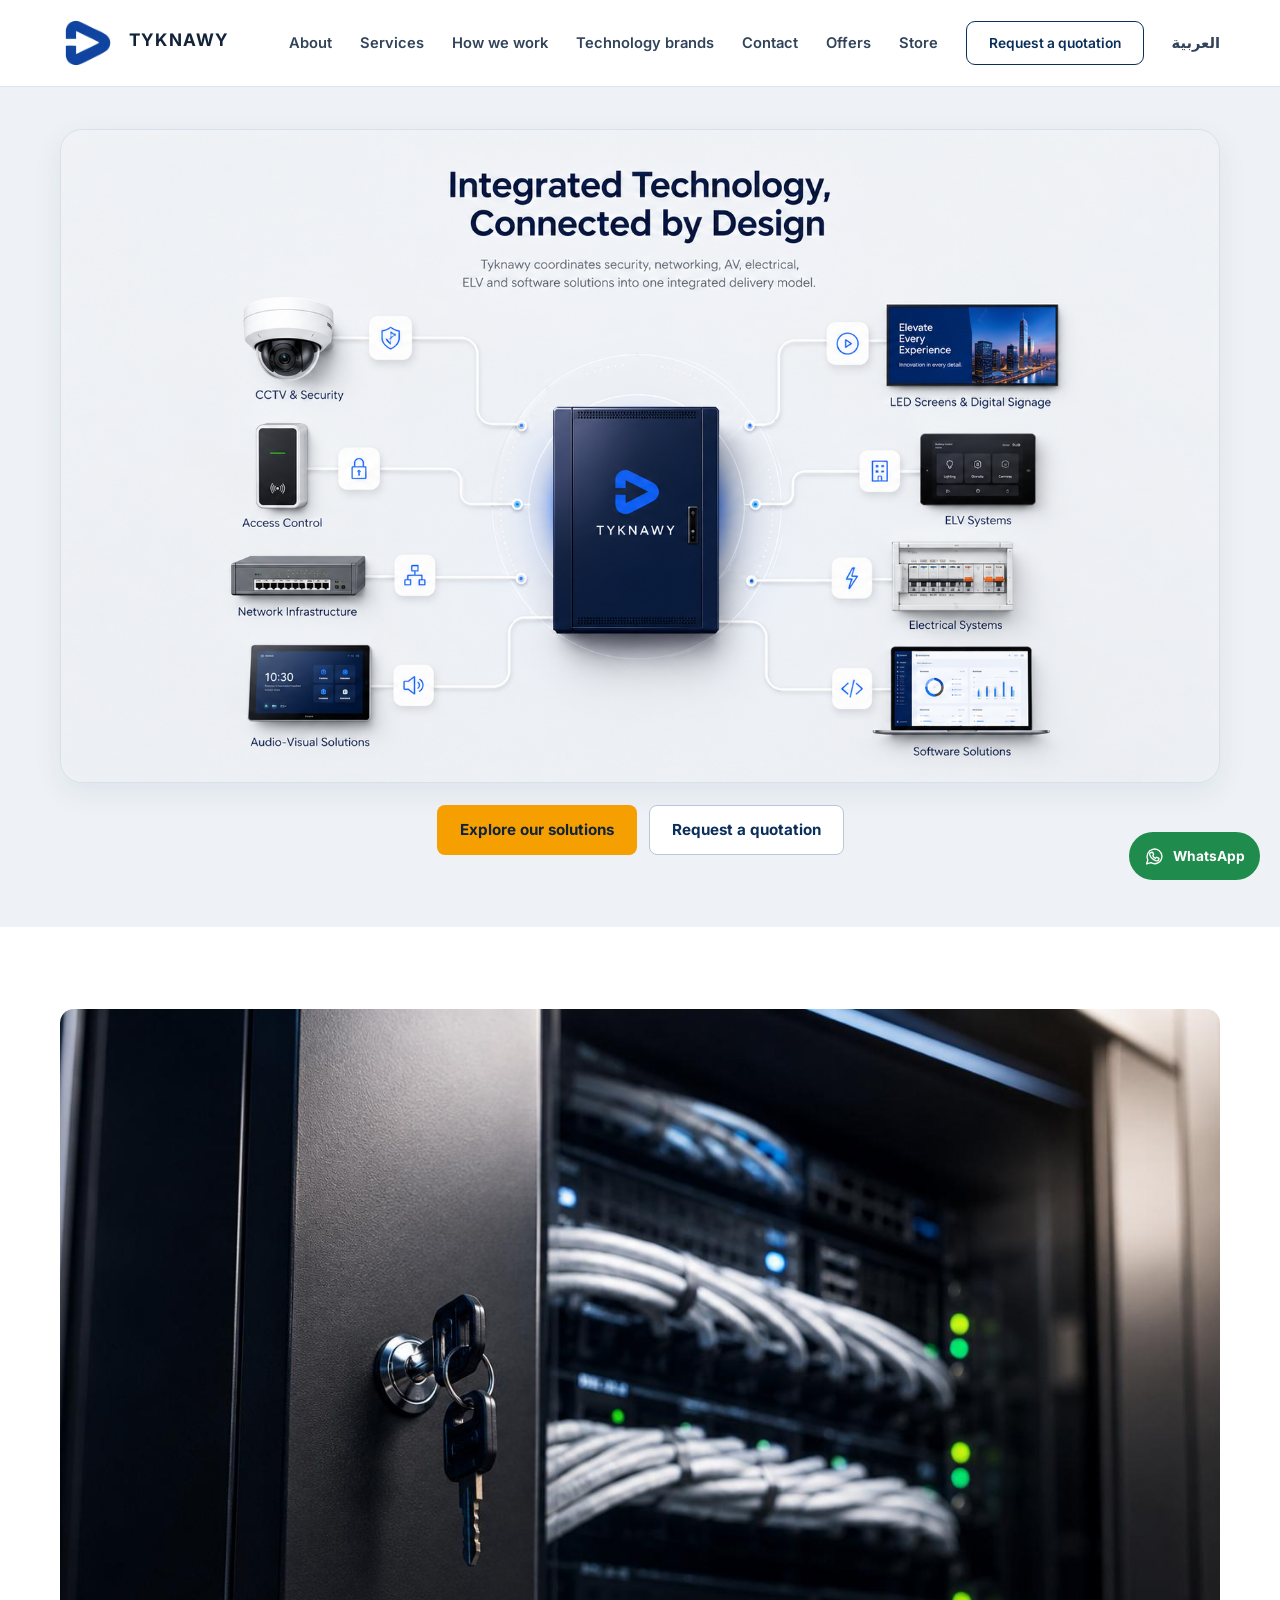
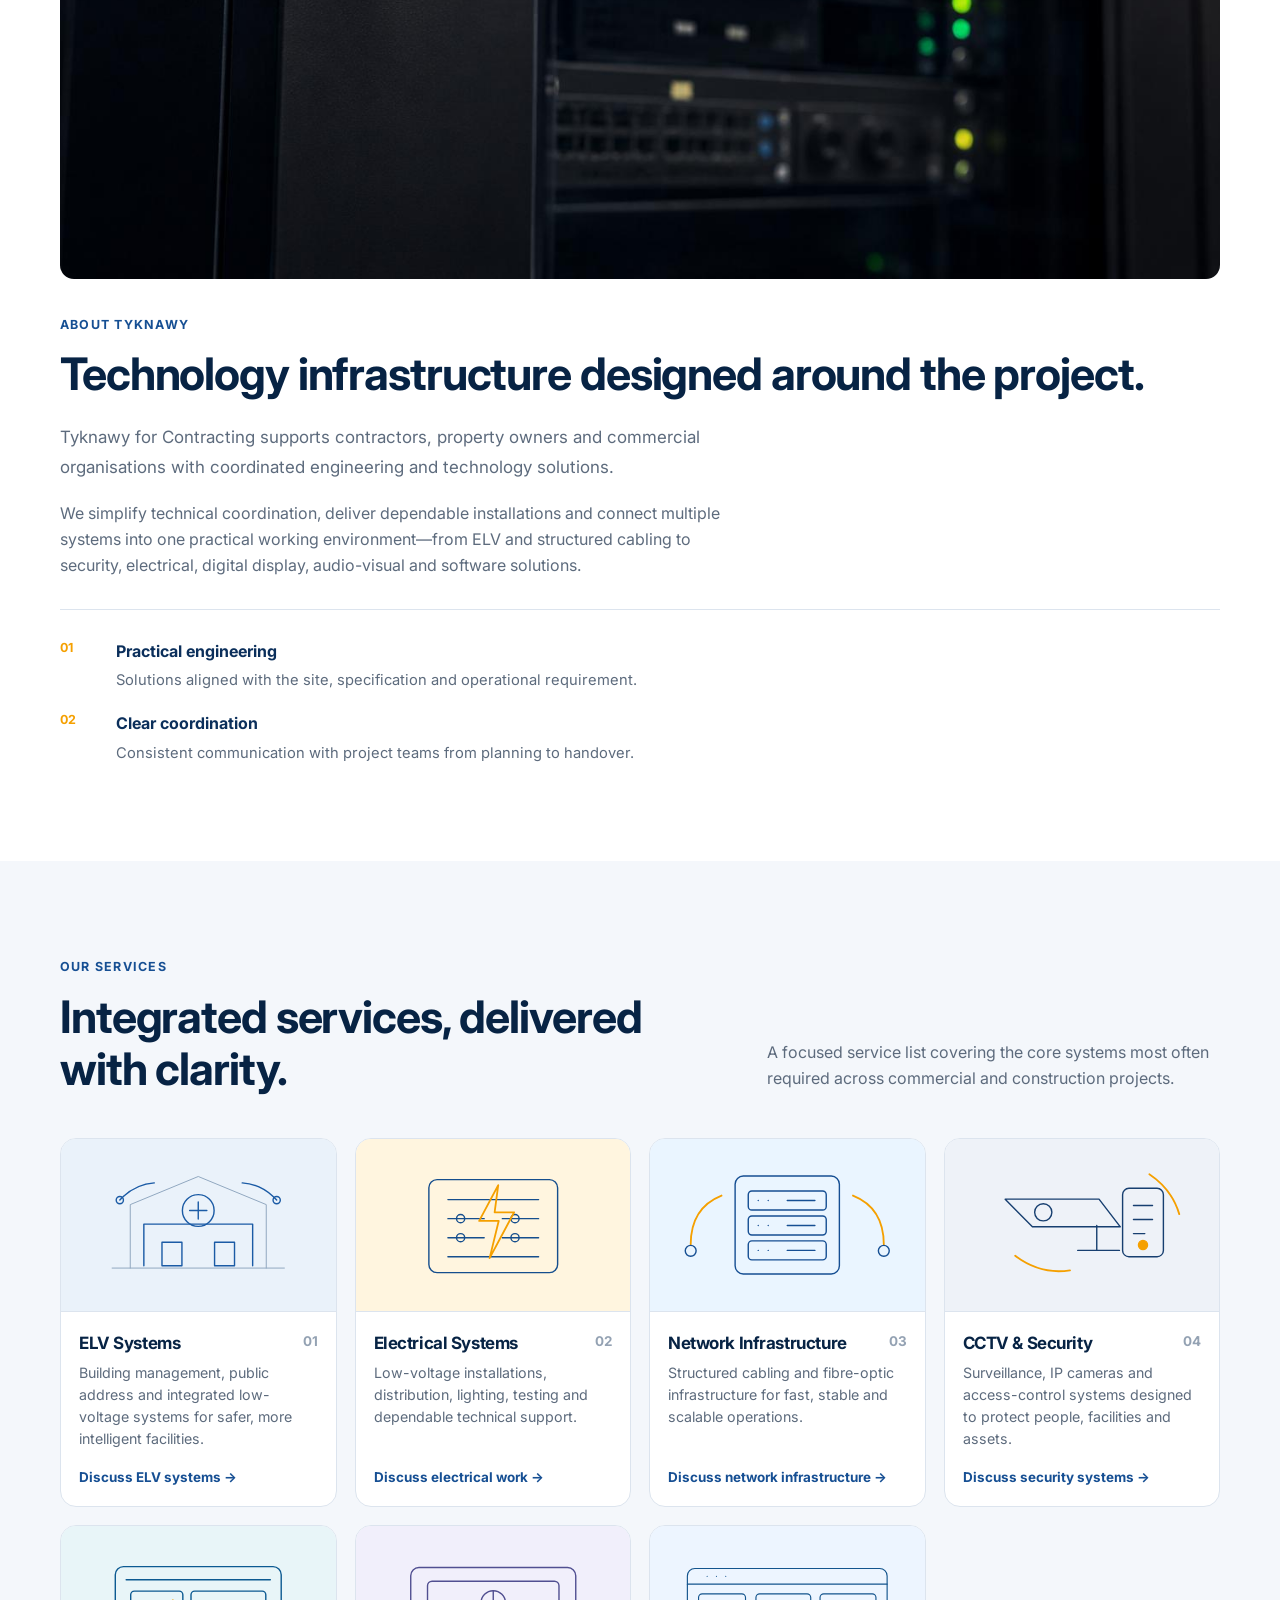
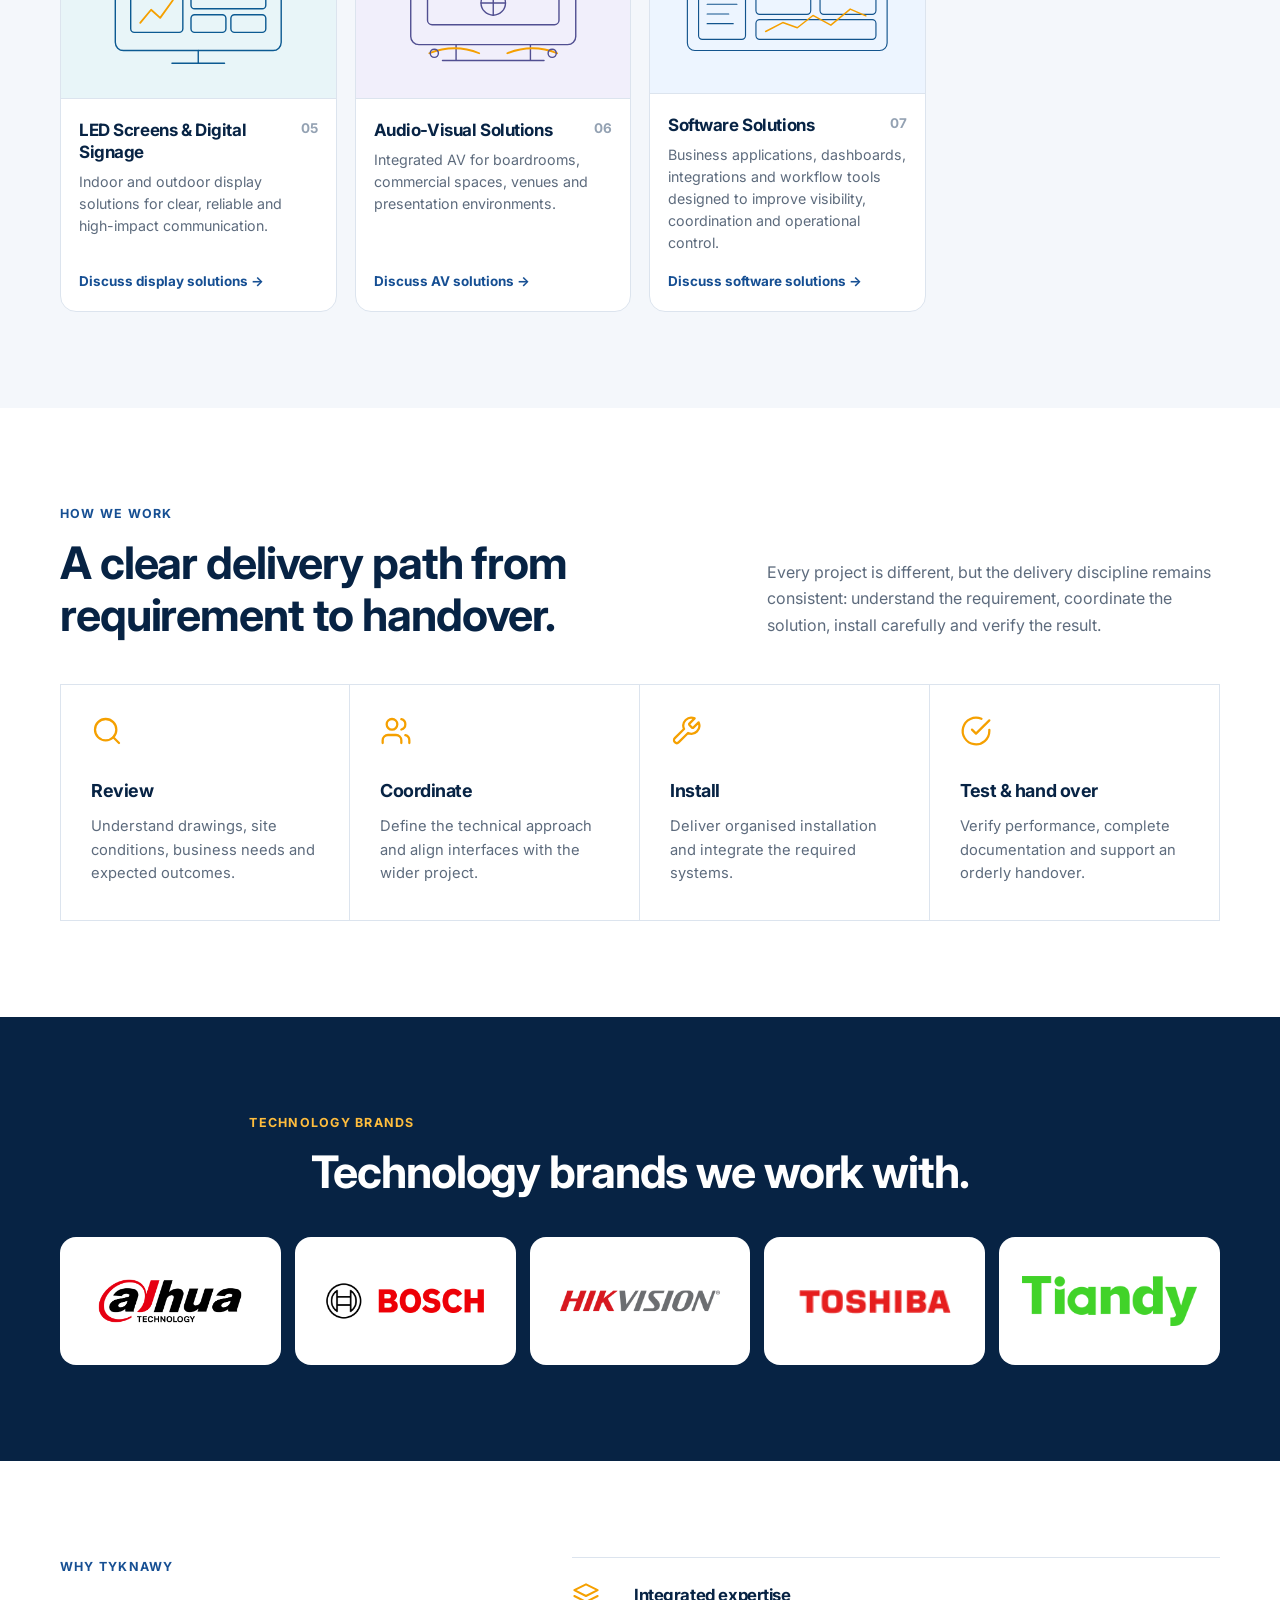
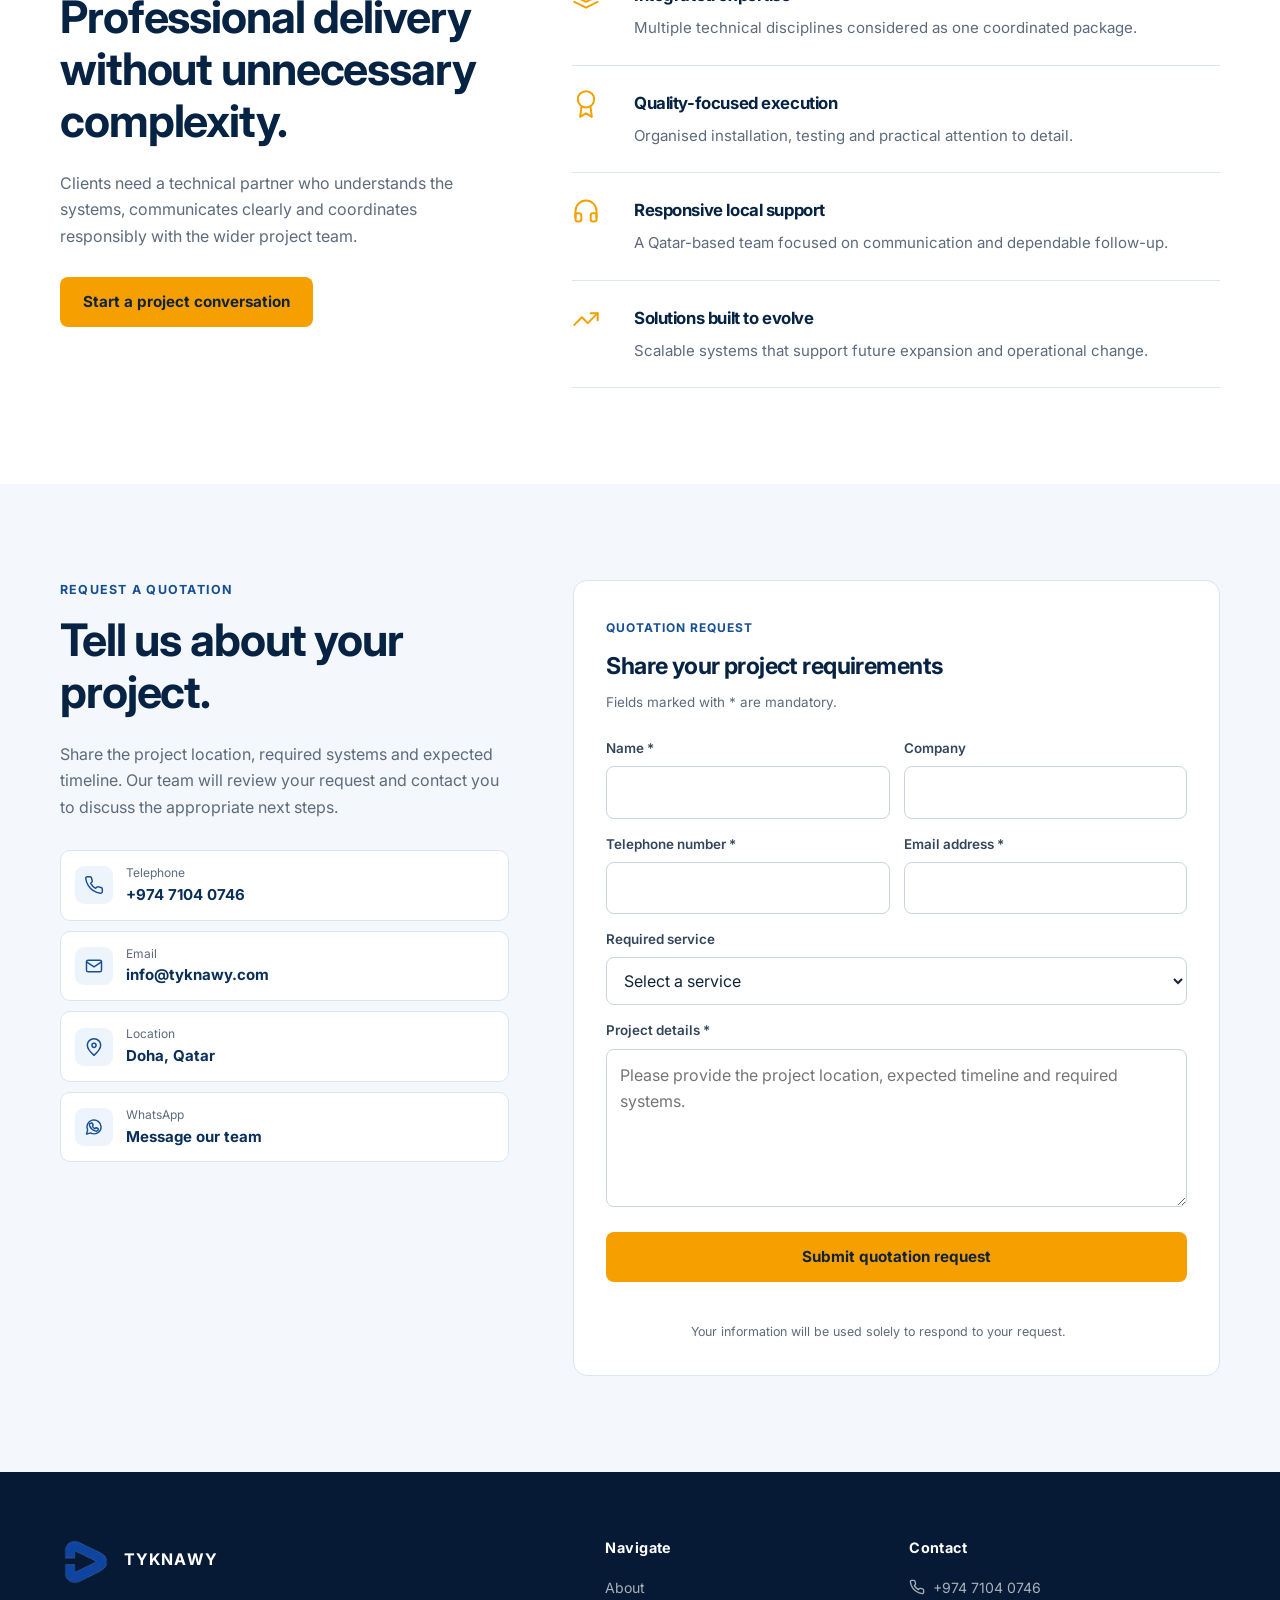
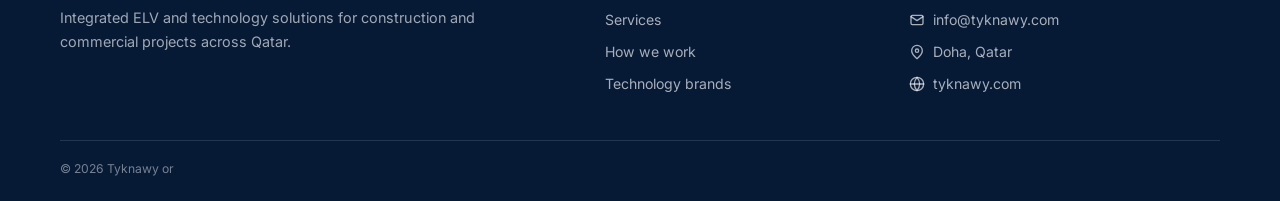
==== index.html @ 63809d95 "Update index.html" ====
<!DOCTYPE html>

<html lang="en">
<head>
<meta charset="utf-8"/>
<meta content="width=device-width, initial-scale=1" name="viewport"/>
<meta content="Tyknawy provides ELV, CCTV, access control, network, electrical, digital signage, audio-visual and software solutions in Qatar." name="description"/>
<meta content="#0b2f5b" name="theme-color"/>
<meta content="index,follow,max-image-preview:large" name="robots"/>
<link href="images/favicon.png" rel="icon" type="image/png"/>
<link href="https://tyknawy.com/" rel="canonical"/>
<meta content="website" property="og:type"/>
<meta content="Tyknawy " property="og:site_name"/>
<meta content="Tyknawy | ELV &amp; Technology Solutions Qatar" property="og:title"/>
<meta content="Integrated ELV, security, network, electrical, digital signage, audio-visual and software solutions for projects across Qatar." property="og:description"/>
<meta content="https://tyknawy.com/" property="og:url"/>
<meta content="https://tyknawy.com/images/services-hub-map.png" property="og:image"/>
<meta content="summary_large_image" name="twitter:card"/>
<link href="https://fonts.googleapis.com" rel="preconnect"/>
<link crossorigin="" href="https://fonts.gstatic.com" rel="preconnect"/>
<link href="https://fonts.googleapis.com/css2?family=Inter:wght@400;500;600;700&amp;display=swap" rel="stylesheet"/>
<link href="styles.css?v=12.10" rel="stylesheet"/>
<title>Tyknawy | ELV &amp; Technology Solutions Qatar</title>
<script type="application/ld+json">
{
  "@context": "https://schema.org",
  "@type": "LocalBusiness",
  "name": "Tyknawy ",
  "url": "https://tyknawy.com/",
  "logo": "https://tyknawy.com/images/tyknawy-logo-transparent.png",
  "email": "info@tyknawy.com",
  "telephone": "+97471040746",
  "address": {
    "@type": "PostalAddress",
    "addressLocality": "Doha",
    "addressCountry": "QA"
  },
  "geo": {
    "@type": "GeoCoordinates",
    "latitude": 25.2854,
    "longitude": 51.5310
  },
  "areaServed": {
    "@type": "Country",
    "name": "Qatar"
  }
}
  </script>
<link href="https://tyknawy.com/" hreflang="en" rel="alternate"/><link href="https://tyknawy.com/ar/" hreflang="ar" rel="alternate"/><link href="https://tyknawy.com/" hreflang="x-default" rel="alternate"/></head>
<body>
<a class="skip-link" href="#main">Skip to content</a>
<header class="site-header" data-header="">
<div class="container header-inner">
<a aria-label="Tyknawy for Contracting home" class="brand" href="#top">
<img alt="" height="48" src="images/tyknawy-logo-header.png" width="48"/>
<span><strong>TYKNAWY</strong><small> </small></span>
</a>
<button aria-controls="primary-navigation" aria-expanded="false" aria-label="Open navigation menu" class="nav-toggle" data-nav-toggle="" type="button">
<span></span><span></span><span></span>
</button>
<nav aria-label="Primary navigation" class="primary-nav" data-nav="" id="primary-navigation">
<a href="#about">About</a>
<a href="#services">Services</a>
<a href="#process">How we work</a>
<a href="#technology">Technology brands</a>
<a href="#contact">Contact</a>
<a href="/offers/">Offers</a>
<a href="/store/">Store</a>
<a class="nav-cta" href="#contact">Request a quotation</a><a href="/ar/" lang="ar">العربية</a>
</nav>
</div>
</header>
<main id="main">
<section class="hero hero-map" id="top">
<div class="container integration-showcase reveal">
<picture>
<source media="(max-width: 820)" srcset="images/services-hub-map-mobile.png"/>
<img alt="Tyknawy integrated technology solutions visual showing CCTV and security, access control, network infrastructure, audio-visual solutions, LED screens and digital signage, ELV systems, electrical systems, and software solutions connected through a central Tyknawy cabinet." loading="eager" src="images/services-hub-map.png"/>
</picture>
</div>
<div class="container hero-actions hero-actions-center reveal">
<a class="button button-primary" href="#services">Explore our solutions</a>
<a class="button button-secondary" href="#contact">Request a quotation</a>
</div>
</section>
<section class="section about" id="about">
<div class="container about-layout">
<div class="about-media reveal">
<picture>
<img alt="Tykanwy Secure technology cabinet with organised network cabling" height="1024" loading="lazy" src="images/rack image.jpeg" width="1536"/>
</picture>
</div>
<p class="eyebrow about-eyebrow reveal">About Tyknawy</p>
<div class="about-copy reveal">
<h2>Technology infrastructure designed around the project.</h2>
<p class="lead">Tyknawy for Contracting supports contractors, property owners and commercial organisations with coordinated engineering and technology solutions.</p>
<p>We simplify technical coordination, deliver dependable installations and connect multiple systems into one practical working environment—from ELV and structured cabling to security, electrical, digital display, audio-visual and software solutions.</p>
<div class="about-points">
<article><span>01</span><div><strong>Practical engineering</strong><p>Solutions aligned with the site, specification and operational requirement.</p></div></article>
<article><span>02</span><div><strong>Clear coordination</strong><p>Consistent communication with project teams from planning to handover.</p></div></article>
</div>
</div>
</div>
</section>
<section class="section services" id="services">
<div class="container">
<div class="section-heading reveal">
<div><p class="eyebrow">Our services</p><h2>Integrated services, delivered with clarity.</h2></div>
<p>A focused service list covering the core systems most often required across commercial and construction projects.</p>
</div>
<div class="services-grid">
<article class="service-card reveal">
<div aria-hidden="true" class="service-visual visual-elv">
<svg viewbox="0 0 520 300"><path class="ghost" d="M70 245h380M110 245V105l150-62 150 62v140"></path><path d="M140 240v-92h240v92M180 188h44v52h-44zM296 188h44v52h-44z"></path><circle cx="260" cy="118" r="35"></circle><path d="M260 99v38M241 118h38M87 95c22-24 47-36 76-38M433 95c-22-24-47-36-76-38"></path><circle cx="87" cy="95" r="8"></circle><circle cx="433" cy="95" r="8"></circle></svg>
</div>
<div class="service-body"><span class="service-number">01</span><h3>ELV Systems</h3><p>Building management, public address and integrated low-voltage systems for safer, more intelligent facilities.</p><a href="#contact">Discuss ELV systems <span aria-hidden="true">→</span></a></div>
</article>
<article class="service-card reveal">
<div aria-hidden="true" class="service-visual visual-electrical">
<svg viewbox="0 0 520 300"><rect height="205" rx="18" width="284" x="118" y="50"></rect><path d="M160 94h200M160 136h80M280 136h80M160 178h80M280 178h80M160 220h200"></path><circle cx="188" cy="136" r="9"></circle><circle cx="308" cy="136" r="9"></circle><circle cx="188" cy="178" r="9"></circle><circle cx="308" cy="178" r="9"></circle><path class="accent" d="m271 62-42 79h43l-20 82 54-101h-43z"></path></svg>
</div>
<div class="service-body"><span class="service-number">02</span><h3>Electrical Systems</h3><p>Low-voltage installations, distribution, lighting, testing and dependable technical support.</p><a href="#contact">Discuss electrical work <span aria-hidden="true">→</span></a></div>
</article>
<article class="service-card reveal">
<div aria-hidden="true" class="service-visual visual-network">
<svg viewbox="0 0 520 300"><rect height="216" rx="18" width="230" x="145" y="42"></rect><rect height="42" rx="8" width="172" x="174" y="75"></rect><rect height="42" rx="8" width="172" x="174" y="130"></rect><rect height="42" rx="8" width="172" x="174" y="185"></rect><path d="M196 96h.01M218 96h.01M196 151h.01M218 151h.01M196 206h.01M218 206h.01M260 96h61M260 151h61M260 206h61"></path><path class="accent" d="M115 85c-45 18-68 54-68 108M405 85c45 18 68 54 68 108"></path><circle cx="47" cy="207" r="12"></circle><circle cx="473" cy="207" r="12"></circle></svg>
</div>
<div class="service-body"><span class="service-number">03</span><h3>Network Infrastructure</h3><p>Structured cabling and fibre-optic infrastructure for fast, stable and scalable operations.</p><a href="#contact">Discuss network infrastructure <span aria-hidden="true">→</span></a></div>
</article>
<article class="service-card reveal">
<div aria-hidden="true" class="service-visual visual-security">
<svg viewbox="0 0 520 300"><path d="M90 93h207l47 61H150zM292 151v55M250 206h92"></path><circle cx="174" cy="122" r="19"></circle><rect height="151" rx="14" width="90" x="349" y="69"></rect><path d="M373 107h42M373 138h42M373 169h25"></path><circle class="accent-fill" cx="394" cy="194" r="10"></circle><path class="accent" d="M112 218c37 28 77 39 121 32M408 38c33 22 55 51 66 88"></path></svg>
</div>
<div class="service-body"><span class="service-number">04</span><h3>CCTV &amp; Security</h3><p>Surveillance, IP cameras and access-control systems designed to protect people, facilities and assets.</p><a href="#contact">Discuss security systems <span aria-hidden="true">→</span></a></div>
</article>
<article class="service-card reveal">
<div aria-hidden="true" class="service-visual visual-signage">
<svg viewbox="0 0 520 300"><rect height="185" rx="18" width="366" x="77" y="50"></rect><path d="M101 79h318M260 235v28M202 263h116"></path><rect height="91" rx="8" width="115" x="111" y="104"></rect><rect height="39" rx="8" width="165" x="244" y="104"></rect><rect height="39" rx="8" width="77" x="244" y="156"></rect><rect height="39" rx="8" width="77" x="332" y="156"></rect><path class="accent" d="m132 174 24-29 20 18 28-39"></path></svg>
</div>
<div class="service-body"><span class="service-number">05</span><h3>LED Screens &amp; Digital Signage</h3><p>Indoor and outdoor display solutions for clear, reliable and high-impact communication.</p><a href="#contact">Discuss display solutions <span aria-hidden="true">→</span></a></div>
</article>
<article class="service-card reveal">
<div aria-hidden="true" class="service-visual visual-av">
<svg viewbox="0 0 520 300"><rect height="170" rx="18" width="364" x="78" y="52"></rect><rect height="96" rx="10" width="290" x="115" y="82"></rect><path d="M178 222v35M342 222v35M148 257h224"></path><circle cx="260" cy="130" r="27"></circle><path d="M233 130h54M260 103v54"></path><path class="accent" d="M119 241c38-15 73-15 110 0M291 241c38-15 73-15 110 0"></path><circle cx="130" cy="241" r="9"></circle><circle cx="390" cy="241" r="9"></circle></svg>
</div>
<div class="service-body"><span class="service-number">06</span><h3>Audio-Visual Solutions</h3><p>Integrated AV for boardrooms, commercial spaces, venues and presentation environments.</p><a href="#contact">Discuss AV solutions <span aria-hidden="true">→</span></a></div>
</article>
<article class="service-card reveal">
<div aria-hidden="true" class="service-visual visual-software">
<svg viewbox="0 0 640 300"><rect height="220" rx="20" width="536" x="52" y="40"></rect><path d="M52 82h536M105 61h.01M130 61h.01M155 61h.01"></path><rect height="122" rx="10" width="126" x="82" y="108"></rect><path d="M105 136h80M105 162h58M105 188h70"></path><rect height="55" rx="10" width="147" x="236" y="108"></rect><rect height="55" rx="10" width="150" x="408" y="108"></rect><rect height="53" rx="10" width="322" x="236" y="177"></rect><path class="accent" d="M262 209l46-24 39 14 42-33 48 26 52-43 42 18"></path></svg>
</div>
<div class="service-body"><span class="service-number">07</span><h3>Software Solutions</h3><p>Business applications, dashboards, integrations and workflow tools designed to improve visibility, coordination and operational control.</p><a href="#contact">Discuss software solutions <span aria-hidden="true">→</span></a></div>
</article>
</div>
</div>
</section>
<section class="section process" id="process">
<div class="container">
<div class="section-heading reveal">
<div><p class="eyebrow">How we work</p><h2>A clear delivery path from requirement to handover.</h2></div>
<p>Every project is different, but the delivery discipline remains consistent: understand the requirement, coordinate the solution, install carefully and verify the result.</p>
</div>
<div class="process-grid">
<article class="reveal"><span><svg fill="none" height="32" stroke="currentColor" stroke-linecap="round" stroke-linejoin="round" stroke-width="1.7" viewbox="0 0 24 24" width="32"><circle cx="11" cy="11" r="8"></circle><path d="m21 21-4.3-4.3"></path></svg></span><h3>Review</h3><p>Understand drawings, site conditions, business needs and expected outcomes.</p></article>
<article class="reveal"><span><svg fill="none" height="32" stroke="currentColor" stroke-linecap="round" stroke-linejoin="round" stroke-width="1.7" viewbox="0 0 24 24" width="32"><path d="M16 21v-2a4 4 0 0 0-4-4H6a4 4 0 0 0-4 4v2"></path><circle cx="9" cy="7" r="4"></circle><path d="M22 21v-2a4 4 0 0 0-3-3.87"></path><path d="M16 3.13a4 4 0 0 1 0 7.75"></path></svg></span><h3>Coordinate</h3><p>Define the technical approach and align interfaces with the wider project.</p></article>
<article class="reveal"><span><svg fill="none" height="32" stroke="currentColor" stroke-linecap="round" stroke-linejoin="round" stroke-width="1.7" viewbox="0 0 24 24" width="32"><path d="M14.7 6.3a1 1 0 0 0 0 1.4l1.6 1.6a1 1 0 0 0 1.4 0l3.77-3.77a6 6 0 0 1-7.94 7.94l-6.91 6.91a2.12 2.12 0 0 1-3-3l6.91-6.91a6 6 0 0 1 7.94-7.94l-3.76 3.76z"></path></svg></span><h3>Install</h3><p>Deliver organised installation and integrate the required systems.</p></article>
<article class="reveal"><span><svg fill="none" height="32" stroke="currentColor" stroke-linecap="round" stroke-linejoin="round" stroke-width="1.7" viewbox="0 0 24 24" width="32"><path d="M22 11.08V12a10 10 0 1 1-5.93-9.14"></path><path d="m9 11 3 3L22 4"></path></svg></span><h3>Test &amp; hand over</h3><p>Verify performance, complete documentation and support an orderly handover.</p></article>
</div>
</div>
</section>
<section class="section technology" id="technology">
<div class="container">
<div class="technology-heading reveal">
<p class="eyebrow">Technology brands</p>
<h2>Technology brands we work with.</h2>
</div>
<div aria-label="Technology brands Tyknawy works with" class="brand-grid reveal">
<article><img alt="Dahua Technology" loading="lazy" src="images/dahua-logo.png"/></article>
<article><img alt="Bosch" loading="lazy" src="images/bosch-logo.png"/></article>
<article><img alt="Hikvision" loading="lazy" src="images/hikvision-logo.png"/></article>
<article><img alt="Toshiba" loading="lazy" src="images/toshiba-logo.png"/></article>
<article><img alt="Tiandy" loading="lazy" src="images/tiandy-logo.png"/></article>
</div>
</div>
</section>
<section class="section why-us" id="why-us">
<div class="container why-layout">
<div class="why-copy reveal">
<p class="eyebrow">Why Tyknawy</p>
<h2>Professional delivery without unnecessary complexity.</h2>
<p>Clients need a technical partner who understands the systems, communicates clearly and coordinates responsibly with the wider project team.</p>
<a class="button button-primary" href="#contact">Start a project conversation</a>
</div>
<div class="why-list reveal">
<article><span><svg fill="none" height="28" stroke="currentColor" stroke-linecap="round" stroke-linejoin="round" stroke-width="1.7" viewbox="0 0 24 24" width="28"><polygon points="12 2 2 7 12 12 22 7 12 2"></polygon><polyline points="2 12 12 17 22 12"></polyline><polyline points="2 17 12 22 22 17"></polyline></svg></span><div><h3>Integrated expertise</h3><p>Multiple technical disciplines considered as one coordinated package.</p></div></article>
<article><span><svg fill="none" height="28" stroke="currentColor" stroke-linecap="round" stroke-linejoin="round" stroke-width="1.7" viewbox="0 0 24 24" width="28"><circle cx="12" cy="8" r="7"></circle><polyline points="8.21 13.89 7 23 12 20 17 23 15.79 13.88"></polyline></svg></span><div><h3>Quality-focused execution</h3><p>Organised installation, testing and practical attention to detail.</p></div></article>
<article><span><svg fill="none" height="28" stroke="currentColor" stroke-linecap="round" stroke-linejoin="round" stroke-width="1.7" viewbox="0 0 24 24" width="28"><path d="M3 18v-6a9 9 0 0 1 18 0v6"></path><path d="M21 19a2 2 0 0 1-2 2h-1a2 2 0 0 1-2-2v-3a2 2 0 0 1 2-2h3zM3 19a2 2 0 0 0 2 2h1a2 2 0 0 0 2-2v-3a2 2 0 0 0-2-2H3z"></path></svg></span><div><h3>Responsive local support</h3><p>A Qatar-based team focused on communication and dependable follow-up.</p></div></article>
<article><span><svg fill="none" height="28" stroke="currentColor" stroke-linecap="round" stroke-linejoin="round" stroke-width="1.7" viewbox="0 0 24 24" width="28"><polyline points="22 7 13.5 15.5 8.5 10.5 2 17"></polyline><polyline points="16 7 22 7 22 13"></polyline></svg></span><div><h3>Solutions built to evolve</h3><p>Scalable systems that support future expansion and operational change.</p></div></article>
</div>
</div>
</section>
<section class="section contact" id="contact">
<div class="container contact-layout">
<div class="contact-copy reveal">
<p class="eyebrow">Request a quotation</p>
<h2>Tell us about your project.</h2>
<p>Share the project location, required systems and expected timeline. Our team will review your request and contact you to discuss the appropriate next steps.</p>
<div class="contact-list">
<a href="tel:+97471040746">
<span aria-hidden="true" class="contact-icon"><svg viewbox="0 0 24 24"><path d="M22 16.9v3a2 2 0 0 1-2.2 2 19.8 19.8 0 0 1-8.6-3.1 19.4 19.4 0 0 1-6-6A19.8 19.8 0 0 1 2.1 4.2 2 2 0 0 1 4.1 2h3a2 2 0 0 1 2 1.7c.1 1 .4 2 .7 2.9a2 2 0 0 1-.5 2.1L8 10a16 16 0 0 0 6 6l1.3-1.3a2 2 0 0 1 2.1-.5c.9.3 1.9.6 2.9.7a2 2 0 0 1 1.7 2Z"></path></svg></span>
<div><small>Telephone</small><strong>+974 7104 0746</strong></div>
</a>
<a href="mailto:info@tyknawy.com">
<span aria-hidden="true" class="contact-icon"><svg viewbox="0 0 24 24"><rect height="14" rx="2" width="18" x="3" y="5"></rect><path d="m3 7 9 6 9-6"></path></svg></span>
<div><small>Email</small><strong>info@tyknawy.com</strong></div>
</a>
<div>
<span aria-hidden="true" class="contact-icon"><svg viewbox="0 0 24 24"><path d="M20 10c0 5-8 12-8 12S4 15 4 10a8 8 0 1 1 16 0Z"></path><circle cx="12" cy="10" r="2.5"></circle></svg></span>
<div><small>Location</small><strong>Doha, Qatar</strong></div>
</div>
<a href="https://wa.me/97471040746?text=Hello%20Tyknawy%2C%20I%20would%20like%20to%20discuss%20a%20project%20and%20request%20a%20quotation." rel="noopener noreferrer" target="_blank">
<span aria-hidden="true" class="contact-icon"><svg viewbox="0 0 24 24"><path d="M20.5 11.7a8.5 8.5 0 0 1-12.6 7.4L3 20.5l1.4-4.7A8.5 8.5 0 1 1 20.5 11.7Z"></path><path d="M8.2 7.6c.2-.4.5-.4.8-.4h.6c.2 0 .4.1.5.4l.8 1.8c.1.3.1.5-.1.7l-.6.7c-.2.2-.1.4 0 .6.6 1.1 1.4 1.9 2.5 2.5.2.1.4.2.6 0l.8-.9c.2-.2.4-.3.7-.1l1.9.9c.3.1.4.3.4.5 0 .3-.1 1.4-.7 2-.6.6-1.4.8-2.3.6-1.2-.3-2.8-.8-4.7-2.5-1.5-1.3-2.5-3-2.8-4.2-.2-1-.1-1.8.4-2.5Z"></path></svg></span>
<div><small>WhatsApp</small><strong>Message our team</strong></div>
</a>
</div>
</div>
<form accept-charset="UTF-8" action="/thank-you.html" class="quote-form reveal" data-netlify="true" id="quote-request-form" method="POST" name="quote-request" netlify-honeypot="bot-field">
<input name="form-name" type="hidden" value="quote-request"/>
<input name="subject" type="hidden" value="New Tyknawy quotation request from %{submissionId}"/>
<p class="hidden-field"><label>Do not fill this out: <input name="bot-field"/></label></p>
<div class="form-heading"><span>Quotation request</span><h3>Share your project requirements</h3><p>Fields marked with * are mandatory.</p></div>
<div class="field-grid two-col">
<label><span>Name *</span><input autocomplete="name" name="name" required="" type="text"/></label>
<label><span>Company</span><input autocomplete="organization" name="company" type="text"/></label>
</div>
<div class="field-grid two-col">
<label><span>Telephone number *</span><input autocomplete="tel" name="phone" required="" type="tel"/></label>
<label><span>Email address *</span><input autocomplete="email" name="email" required="" type="email"/></label>
</div>
<label><span>Required service</span><select name="service"><option value="">Select a service</option><option>ELV Systems</option><option>Electrical Systems</option><option>Network Infrastructure</option><option>CCTV &amp; Security</option><option>LED Screens &amp; Digital Signage</option><option>Audio-Visual Solutions</option><option>Software Solutions</option><option>Multiple services</option><option>Other / Not sure yet</option></select></label>
<label><span>Project details *</span><textarea name="message" placeholder="Please provide the project location, expected timeline and required systems." required="" rows="5"></textarea></label>
<button class="button button-primary submit-button" type="submit">Submit quotation request</button>
<p aria-live="polite" class="form-status" role="status"></p>
<p class="privacy-note">Your information will be used solely to respond to your request.</p>
</form>
</div>
</section>
</main>
<a aria-label="Message Tyknawy on WhatsApp" class="floating-whatsapp" href="https://wa.me/97471040746?text=Hello%20Tyknawy%2C%20I%20would%20like%20to%20discuss%20a%20project%20and%20request%20a%20quotation." rel="noreferrer noopener" target="_blank">
<svg aria-hidden="true" viewbox="0 0 24 24"><path d="M20.5 11.7a8.5 8.5 0 0 1-12.6 7.4L3 20.5l1.4-4.7A8.5 8.5 0 1 1 20.5 11.7Z"></path><path d="M8.2 7.6c.2-.4.5-.4.8-.4h.6c.2 0 .4.1.5.4l.8 1.8c.1.3.1.5-.1.7l-.6.7c-.2.2-.1.4 0 .6.6 1.1 1.4 1.9 2.5 2.5.2.1.4.2.6 0l.8-.9c.2-.2.4-.3.7-.1l1.9.9c.3.1.4.3.4.5 0 .3-.1 1.4-.7 2-.6.6-1.4.8-2.3.6-1.2-.3-2.8-.8-4.7-2.5-1.5-1.3-2.5-3-2.8-4.2-.2-1-.1-1.8.4-2.5Z"></path></svg>
<span>WhatsApp</span>
</a>
<footer class="footer">
<div class="container footer-main">
<div class="footer-brand">
<a href="#top"><img alt="Tyknawy logo" height="54" src="images/tyknawy-logo-header.png" width="54"/><span><strong>TYKNAWY</strong><small> </small></span></a>
<p>Integrated ELV and technology solutions for construction and commercial projects across Qatar.</p>
</div>
<div><h2>Navigate</h2><nav><a href="#about">About</a><a href="#services">Services</a><a href="#process">How we work</a><a href="#technology">Technology brands</a></nav></div>
<div><h2>Contact</h2><nav><a href="tel:+97471040746"><svg fill="none" height="16" stroke="currentColor" stroke-linecap="round" stroke-linejoin="round" stroke-width="2" viewbox="0 0 24 24" width="16"><path d="M22 16.9v3a2 2 0 0 1-2.2 2 19.8 19.8 0 0 1-8.6-3.1 19.4 19.4 0 0 1-6-6A19.8 19.8 0 0 1 2.1 4.2 2 2 0 0 1 4.1 2h3a2 2 0 0 1 2 1.7c.1 1 .4 2 .7 2.9a2 2 0 0 1-.5 2.1L8 10a16 16 0 0 0 6 6l1.3-1.3a2 2 0 0 1 2.1-.5c.9.3 1.9.6 2.9.7a2 2 0 0 1 1.7 2Z"></path></svg>+974 7104 0746</a><a href="mailto:info@tyknawy.com"><svg fill="none" height="16" stroke="currentColor" stroke-linecap="round" stroke-linejoin="round" stroke-width="2" viewbox="0 0 24 24" width="16"><rect height="14" rx="2" width="18" x="3" y="5"></rect><path d="m3 7 9 6 9-6"></path></svg>info@tyknawy.com</a><span><svg fill="none" height="16" stroke="currentColor" stroke-linecap="round" stroke-linejoin="round" stroke-width="2" viewbox="0 0 24 24" width="16"><path d="M20 10c0 5-8 12-8 12S4 15 4 10a8 8 0 1 1 16 0Z"></path><circle cx="12" cy="10" r="2.5"></circle></svg>Doha, Qatar</span><a href="https://tyknawy.com"><svg fill="none" height="16" stroke="currentColor" stroke-linecap="round" stroke-linejoin="round" stroke-width="2" viewbox="0 0 24 24" width="16"><circle cx="12" cy="12" r="10"></circle><path d="M12 2a15.3 15.3 0 0 1 4 10 15.3 15.3 0 0 1-4 10 15.3 15.3 0 0 1-4-10 15.3 15.3 0 0 1 4-10z"></path><path d="M2 12h20"></path></svg>tyknawy.com</a></nav></div>
</div>
<div class="container footer-bottom"><span>© 2026 Tyknawy or </span></div>
</footer>
<script defer="" src="script.js"></script>
</body>
</html>
---- styles.css ----
:root {
  --navy: #0b2f5b;
  --navy-dark: #072344;
  --blue: #164f93;
  --orange: #f5a000;
  --ink: #13243a;
  --muted: #5d6b7d;
  --soft: #f4f7fb;
  --line: #dce4ee;
  --white: #ffffff;
  --container: 1160px;
  --radius: 16px;
  --font:
    "Inter", system-ui, -apple-system, BlinkMacSystemFont, "Segoe UI",
    sans-serif;
}

/* Version 13.1 — smaller offer artwork */
@media (min-width: 981px) {
  .offers-grid { grid-template-columns: repeat(3, minmax(0, 1fr)); gap: 24px; }
}
.offer-image { height: 250px; aspect-ratio: auto; padding: 14px; background: #edf4fa; }
.offer-image img { object-fit: contain; border-radius: 10px; }
@media (max-width: 980px) and (min-width: 761px) {
  .offers-grid { grid-template-columns: repeat(2, minmax(0, 1fr)); }
}
@media (max-width: 760px) {
  .offer-image { height: 220px; padding: 12px; }
}

/* Version 13.0 — bilingual security offers */
.primary-nav a.active{color:var(--blue);font-weight:700}.offers-page{background:#f7f9fc}.offers-hero{position:relative;overflow:hidden;padding:clamp(78px,10vw,140px) 0;background:linear-gradient(120deg,#eef6ff,#dbeeff)}.offers-hero::after{content:"";position:absolute;width:460px;height:460px;border-radius:50%;right:-170px;bottom:-300px;background:#f28a2e}.offers-hero .container{position:relative;z-index:1}.offers-hero h1{max-width:850px;margin:14px 0 22px;color:#0b2f5b;font-size:clamp(2.8rem,6vw,5.6rem);line-height:1.02;letter-spacing:-.055em}.offers-hero h1 span{color:#0b66b2}.offers-hero .container>p:not(.eyebrow){max-width:650px;margin:0 0 30px;color:#4f657c;font-size:1.1rem;line-height:1.8}.offers-list{padding-top:96px}.offers-grid{display:grid;grid-template-columns:repeat(2,minmax(0,1fr));gap:28px;margin-top:42px}.offer-card{overflow:hidden;border:1px solid #d9e2ec;border-radius:20px;background:#fff;box-shadow:0 18px 50px rgba(11,47,91,.06);transition:transform .25s ease,box-shadow .25s ease}.offer-card:hover{transform:translateY(-4px);box-shadow:0 24px 60px rgba(11,47,91,.13)}.offer-image{position:relative;overflow:hidden;aspect-ratio:1.7;background:#e7eef5}.offer-image img{width:100%;height:100%;object-fit:cover;transition:transform .35s ease}.offer-card:hover .offer-image img{transform:scale(1.025)}.offer-image>span{position:absolute;top:16px;left:16px;padding:8px 12px;border-radius:999px;background:#0b66b2;color:#fff;font-size:.76rem;font-weight:700}.offer-content{padding:25px}.offer-title-row{display:flex;justify-content:space-between;align-items:flex-start;gap:20px}.offer-title-row h2{margin:0 0 5px;color:#0b2f5b;font-size:1.35rem}.offer-title-row small{color:#74879a;text-transform:capitalize}.offer-title-row>strong{color:#ed8128;font-size:1.2rem;white-space:nowrap}.offer-content>p{min-height:52px;color:#5f7184;line-height:1.75}.offer-enquire{display:flex;justify-content:space-between;align-items:center;margin-top:18px;padding-top:17px;border-top:1px solid #e0e8f0;color:#0b66b2;font-weight:700}.offers-assurance{padding:88px 0;background:#0b2f5b;color:#fff}.offers-assurance .container{display:grid;grid-template-columns:.8fr 1.2fr;gap:70px}.offers-assurance h2{margin:10px 0 0;font-size:clamp(2rem,4vw,3.3rem);line-height:1.1}.offers-assurance .eyebrow{color:#6eb8f1}.offers-assurance ul{display:grid;gap:1px;margin:0;padding:0;list-style:none;background:rgba(255,255,255,.16)}.offers-assurance li{display:grid;padding:22px;background:#113963}.offers-assurance li span{margin-top:6px;color:#bfd0e0}.offers-cta{padding:76px 0}.offers-cta .container{display:flex;justify-content:space-between;align-items:center;gap:30px;padding:42px;border-radius:20px;background:linear-gradient(120deg,#0b66b2,#0b3d74);color:#fff}.offers-cta h2{max-width:760px;margin:8px 0 0}.offers-cta span{color:#cbe6fa}.offers-cta .button-secondary{flex:none;background:#fff}[dir="rtl"] .offer-image>span{right:16px;left:auto}[dir="rtl"] .offer-title-row small{display:none}[dir="rtl"] .offer-enquire span{transform:rotate(180deg)}
@media(max-width:760px){.offers-hero{padding:68px 0}.offers-hero::after{width:260px;height:260px;right:-130px;bottom:-190px}.offers-grid{grid-template-columns:1fr}.offer-title-row{display:block}.offer-title-row>strong{display:block;margin-top:13px}.offer-content>p{min-height:0}.offers-assurance .container{grid-template-columns:1fr;gap:35px}.offers-cta .container{align-items:flex-start;flex-direction:column;padding:30px}.offers-cta .button{width:100%}}

/* Force white text in offer sections */
.offers-page .offers-assurance h2,
.offers-page .offers-assurance h3,
.offers-page .offers-cta h2 {
  color: #ffffff !important;
  -webkit-text-fill-color: #ffffff !important;
  opacity: 1 !important;
}
* {
  box-sizing: border-box;
}
html {
  scroll-behavior: smooth;
}
body {
  margin: 0;
  font-family: var(--font);
  font-size: 16px;
  line-height: 1.65;
  color: var(--ink);
  background: #fff;
  -webkit-font-smoothing: antialiased;
}
body.menu-open {
  overflow: hidden;
}
img {
  display: block;
  max-width: 100%;
}
a {
  color: inherit;
  text-decoration: none;
}
button,
input,
select,
textarea {
  font: inherit;
}
h1,
h2,
h3,
p {
  margin-top: 0;
}
h1,
h2,
h3 {
  color: var(--navy-dark);
  letter-spacing: -0.025em;
}
p {
  max-width: 68ch;
}
.container {
  width: min(calc(100% - 40px), var(--container));
  margin-inline: auto;
}
.section {
  padding: 96px 0;
}
.skip-link {
  position: fixed;
  top: 8px;
  left: 8px;
  z-index: 1000;
  padding: 10px 14px;
  background: #fff;
  border: 2px solid var(--navy);
  transform: translateY(-150%);
}
.skip-link:focus {
  transform: none;
}
.eyebrow {
  margin-bottom: 14px;
  color: var(--blue);
  font-size: 0.78rem;
  font-weight: 700;
  letter-spacing: 0.1em;
  text-transform: uppercase;
}
.button {
  display: inline-flex;
  align-items: center;
  justify-content: center;
  min-height: 50px;
  padding: 0 22px;
  border: 1px solid transparent;
  border-radius: 8px;
  font-size: 0.95rem;
  font-weight: 700;
  transition:
    background 0.2s ease,
    border-color 0.2s ease,
    color 0.2s ease,
    transform 0.2s ease;
}
.button:hover {
  transform: translateY(-1px);
}
.button-primary {
  color: #11233b;
  background: var(--orange);
}
.button-primary:hover {
  background: #e99700;
}
.button-secondary {
  color: var(--navy);
  border-color: #b8c7d9;
  background: #fff;
}
.button-secondary:hover {
  border-color: var(--navy);
}
.site-header {
  position: sticky;
  top: 0;
  z-index: 100;
  background: rgba(255, 255, 255, 0.97);
  border-bottom: 1px solid var(--line);
  -webkit-backdrop-filter: blur(10px);
  backdrop-filter: blur(10px);
}
.header-inner {
  min-height: 82px;
  display: flex;
  align-items: center;
  justify-content: space-between;
  gap: 24px;
}
.brand {
  display: flex;
  align-items: center;
  gap: 11px;
}
.brand img {
  width: 46px;
  height: 46px;
  object-fit: contain;
}
.brand span {
  display: grid;
  line-height: 1.05;
}
.brand strong {
  font-size: 1rem;
  letter-spacing: 0.07em;
}
.brand small {
  margin-top: 5px;
  color: var(--muted);
  font-size: 0.62rem;
  letter-spacing: 0.14em;
}
.primary-nav {
  display: flex;
  align-items: center;
  gap: 28px;
}
.primary-nav > a {
  font-size: 0.92rem;
  font-weight: 600;
  color: #32445a;
}
.primary-nav > a:hover {
  color: var(--blue);
}
.primary-nav .nav-cta {
  min-height: 42px;
  padding: 0 16px;
  color: #fff;
  background: var(--navy);
  border-radius: 7px;
}
.primary-nav .nav-cta:hover {
  color: #fff;
  background: var(--blue);
}
.nav-toggle {
  display: none;
  width: 44px;
  height: 44px;
  padding: 10px;
  border: 0;
  background: transparent;
}
.nav-toggle span {
  display: block;
  height: 2px;
  margin: 5px 0;
  background: var(--navy);
}

/* Connected systems hero */
.hero {
  padding: 82px 0 72px;
  background: #eef2f6;
  overflow: hidden;
}
.hero-intro {
  text-align: center;
}
.hero-intro .eyebrow {
  margin-inline: auto;
}
.hero-intro h1 {
  max-width: 880px;
  margin: 0 auto 20px;
  font-size: clamp(2.65rem, 5vw, 4.35rem);
  line-height: 1.06;
  font-weight: 700;
}
.hero-lead {
  max-width: 790px;
  margin: 0 auto 28px;
  color: var(--muted);
  font-size: 1.06rem;
  line-height: 1.72;
}
.hero-actions {
  display: flex;
  justify-content: center;
  flex-wrap: wrap;
  gap: 12px;
}
.hero-system-stage {
  position: relative;
  height: 620px;
  margin-top: 56px;
  background: #f8fafc;
  border: 1px solid #d4dde8;
  border-radius: 22px;
  overflow: hidden;
}
.hero-system-stage:before {
  content: "";
  position: absolute;
  inset: 0;
  background-image:
    linear-gradient(rgba(11, 47, 91, 0.045) 1px, transparent 1px),
    linear-gradient(90deg, rgba(11, 47, 91, 0.045) 1px, transparent 1px);
  background-size: 42px 42px;
  -webkit-mask-image: linear-gradient(
    to bottom,
    rgba(0, 0, 0, 0.75),
    transparent 94%
  );
  mask-image: linear-gradient(to bottom, rgba(0, 0, 0, 0.75), transparent 94%);
}
.system-lines {
  position: absolute;
  inset: 0;
  width: 100%;
  height: 100%;
}
.system-lines path {
  fill: none;
  stroke: #a9b7c7;
  stroke-width: 2;
  stroke-linecap: round;
}
.system-node,
.system-hub {
  position: absolute;
  z-index: 2;
  background: #fff;
  border: 1px solid #cfd9e5;
  border-radius: 14px;
}
.system-node {
  width: 190px;
  min-height: 104px;
  display: flex;
  align-items: center;
  gap: 13px;
  padding: 18px;
}
.system-node strong {
  color: var(--navy-dark);
  font-size: 0.91rem;
  line-height: 1.35;
}
.system-icon {
  display: grid;
  place-items: center;
  flex: 0 0 42px;
  height: 42px;
  color: var(--blue);
  background: #edf4fb;
  border-radius: 10px;
}
.system-icon svg {
  width: 23px;
  height: 23px;
  fill: none;
  stroke: currentColor;
  stroke-width: 1.7;
  stroke-linecap: round;
  stroke-linejoin: round;
}
.system-hub {
  left: 50%;
  top: 52%;
  width: 292px;
  min-height: 132px;
  display: flex;
  align-items: center;
  gap: 16px;
  padding: 24px;
  transform: translate(-50%, -50%);
  border-color: #9eb5d0;
  background: var(--navy-dark);
}
.system-hub img {
  width: 58px;
  height: 58px;
  object-fit: contain;
  background: #fff;
  border-radius: 11px;
  padding: 6px;
}
.system-hub strong {
  display: block;
  color: #fff;
  font-size: 1.04rem;
}
.system-hub span {
  display: block;
  margin-top: 4px;
  color: rgba(255, 255, 255, 0.65);
  font-size: 0.78rem;
}
.node-cctv {
  left: 4%;
  top: 10%;
}
.node-network {
  left: 28%;
  top: 5%;
}
.node-av {
  right: 4%;
  top: 10%;
}
.node-electrical {
  left: 5%;
  bottom: 10%;
}
.node-elv {
  left: 54%;
  bottom: 5%;
}
.node-signage {
  right: 4%;
  bottom: 10%;
}

.credibility {
  border-top: 1px solid var(--line);
  border-bottom: 1px solid var(--line);
  background: #fff;
}
.credibility-grid {
  display: grid;
  grid-template-columns: repeat(3, 1fr);
}
.credibility article {
  display: flex;
  align-items: center;
  gap: 16px;
  min-height: 122px;
  padding: 24px 30px;
  border-right: 1px solid var(--line);
}
.credibility article:first-child {
  border-left: 1px solid var(--line);
}
.credibility-icon {
  display: grid;
  place-items: center;
  flex: 0 0 42px;
  height: 42px;
  color: var(--blue);
  background: #edf4fb;
  border-radius: 10px;
}
.credibility-icon svg {
  width: 23px;
  height: 23px;
  fill: none;
  stroke: currentColor;
  stroke-width: 1.7;
  stroke-linecap: round;
  stroke-linejoin: round;
}
.credibility strong {
  display: block;
  color: var(--navy);
  font-size: 0.98rem;
}
.credibility small {
  display: block;
  margin-top: 4px;
  color: var(--muted);
  font-size: 0.82rem;
  line-height: 1.45;
}
.about {
  background: #fff;
}
.about-layout {
  display: grid;
  grid-template-columns: 0.96fr 1.04fr;
  gap: 72px;
  align-items: center;
}
.about-media {
  aspect-ratio: 4 / 4.3;
  overflow: hidden;
  border-radius: 14px;
}
.about-media img {
  width: 100%;
  height: 100%;
  object-fit: cover;
  object-position: center center;
}
.about-copy h2,
.section-heading h2,
.technology-heading h2,
.why-copy h2,
.contact-copy h2 {
  margin-bottom: 22px;
  font-size: clamp(2.1rem, 3.5vw, 3.15rem);
  line-height: 1.16;
  font-weight: 700;
}
.about-copy .lead {
  color: #2f425a;
  font-size: 1.06rem;
  line-height: 1.75;
}
.about-copy > p:not(.eyebrow) {
  color: var(--muted);
}
.about-points {
  display: grid;
  gap: 18px;
  margin-top: 30px;
  padding-top: 28px;
  border-top: 1px solid var(--line);
}
.about-points article {
  display: grid;
  grid-template-columns: 42px 1fr;
  gap: 14px;
}
.about-points > article > span {
  color: var(--orange);
  font-size: 0.78rem;
  font-weight: 700;
}
.about-points strong {
  display: block;
  color: var(--navy);
}
.about-points p {
  margin: 4px 0 0;
  color: var(--muted);
  font-size: 0.92rem;
}
.services {
  background: var(--soft);
}
.section-heading {
  display: grid;
  grid-template-columns: 1.05fr 0.75fr;
  gap: 72px;
  align-items: end;
  margin-bottom: 42px;
}
.section-heading h2 {
  margin-bottom: 0;
}
.section-heading > p {
  margin-bottom: 4px;
  color: var(--muted);
}
.services-grid {
  display: grid;
  grid-template-columns: repeat(3, 1fr);
  gap: 20px;
}
.service-card {
  overflow: hidden;
  background: #fff;
  border: 1px solid var(--line);
  border-radius: var(--radius);
  transition:
    border-color 0.2s ease,
    transform 0.2s ease;
}
.service-card:hover {
  transform: translateY(-3px);
  border-color: #b9c9dc;
}
.service-card img {
  width: 100%;
  aspect-ratio: 16/9;
  object-fit: cover;
}
.service-body {
  position: relative;
  padding: 25px 24px 24px;
}
.service-number {
  position: absolute;
  top: 26px;
  right: 24px;
  color: #94a2b3;
  font-size: 0.72rem;
  font-weight: 700;
}
.service-body h3 {
  margin: 0 42px 12px 0;
  font-size: 1.18rem;
  line-height: 1.35;
}
.service-body p {
  min-height: 76px;
  margin-bottom: 20px;
  color: var(--muted);
  font-size: 0.94rem;
  line-height: 1.62;
}
.service-body a {
  color: var(--blue);
  font-size: 0.88rem;
  font-weight: 700;
}
.process {
  background: #fff;
}
.process-grid {
  display: grid;
  grid-template-columns: repeat(4, 1fr);
  gap: 0;
  border-top: 1px solid var(--line);
  border-bottom: 1px solid var(--line);
}
.process-grid article {
  padding: 34px 30px;
  border-right: 1px solid var(--line);
}
.process-grid article:first-child {
  border-left: 1px solid var(--line);
}
.process-grid > article > span {
  display: block;
  margin-bottom: 36px;
  color: var(--orange);
  font-size: 0.78rem;
  font-weight: 700;
}
.process-grid h3 {
  margin-bottom: 10px;
  font-size: 1.08rem;
}
.process-grid p {
  margin: 0;
  color: var(--muted);
  font-size: 0.92rem;
  line-height: 1.6;
}
.technology {
  background: var(--navy-dark);
}
.technology-heading {
  text-align: center;
  margin-bottom: 38px;
}
.technology-heading .eyebrow {
  color: #ffbd3d;
}
.technology-heading h2 {
  margin: 0 auto;
  color: #fff;
}
.brand-grid {
  display: grid;
  grid-template-columns: repeat(3, 1fr);
  gap: 16px;
}
.brand-grid article {
  min-height: 150px;
  display: grid;
  place-items: center;
  padding: 24px;
  background: #fff;
  border-radius: 14px;
  text-align: center;
}
.brand-grid strong {
  color: var(--navy);
  font-size: clamp(1.05rem, 2vw, 1.35rem);
  letter-spacing: -0.025em;
}
.why-us {
  background: #fff;
}
.why-layout {
  display: grid;
  grid-template-columns: 0.8fr 1.2fr;
  gap: 80px;
  align-items: start;
}
.why-copy > p:not(.eyebrow) {
  color: var(--muted);
}
.why-copy .button {
  margin-top: 12px;
}
.why-list {
  border-top: 1px solid var(--line);
}
.why-list article {
  display: grid;
  grid-template-columns: 44px 1fr;
  gap: 18px;
  padding: 24px 0;
  border-bottom: 1px solid var(--line);
}
.why-list > article > span {
  color: var(--orange);
  font-size: 0.78rem;
  font-weight: 700;
}
.why-list h3 {
  margin-bottom: 6px;
  font-size: 1.05rem;
}
.why-list p {
  margin: 0;
  color: var(--muted);
  font-size: 0.94rem;
}
.contact {
  background: var(--soft);
}
.contact-layout {
  display: grid;
  grid-template-columns: 0.82fr 1.18fr;
  gap: 64px;
  align-items: start;
}
.contact-copy > p:not(.eyebrow) {
  color: var(--muted);
}
.contact-list {
  display: grid;
  gap: 10px;
  margin-top: 30px;
}
.contact-list > a,
.contact-list > div {
  display: flex;
  align-items: center;
  gap: 13px;
  min-height: 68px;
  padding: 12px 14px;
  background: #fff;
  border: 1px solid var(--line);
  border-radius: 10px;
}
.contact-list > a:hover {
  border-color: #b9c9dc;
}
.contact-icon {
  display: grid;
  place-items: center;
  flex: 0 0 38px;
  height: 38px;
  color: var(--blue);
  background: #edf4fb;
  border-radius: 9px;
}
.contact-icon svg {
  width: 20px;
  height: 20px;
  fill: none;
  stroke: currentColor;
  stroke-width: 1.75;
  stroke-linecap: round;
  stroke-linejoin: round;
}
.contact-list small {
  display: block;
  color: var(--muted);
  font-size: 0.75rem;
}
.contact-list strong {
  display: block;
  color: var(--navy);
  font-size: 0.94rem;
}
.quote-form {
  padding: 32px;
  background: #fff;
  border: 1px solid var(--line);
  border-radius: 14px;
}
.form-heading {
  margin-bottom: 24px;
}
.form-heading > span {
  color: var(--blue);
  font-size: 0.75rem;
  font-weight: 700;
  letter-spacing: 0.08em;
  text-transform: uppercase;
}
.form-heading h3 {
  margin: 7px 0 6px;
  font-size: 1.45rem;
}
.form-heading p {
  margin: 0;
  color: var(--muted);
  font-size: 0.84rem;
}
.field-grid {
  display: grid;
  gap: 14px;
  margin-bottom: 14px;
}
.two-col {
  grid-template-columns: repeat(2, 1fr);
}
.quote-form > label {
  display: block;
  margin-bottom: 14px;
}
.quote-form label > span {
  display: block;
  margin-bottom: 7px;
  color: #34465c;
  font-size: 0.84rem;
  font-weight: 600;
}
.quote-form input,
.quote-form select,
.quote-form textarea {
  width: 100%;
  border: 1px solid #c9d4e1;
  border-radius: 8px;
  background: #fff;
  padding: 12px 13px;
  color: var(--ink);
  outline: none;
}
.quote-form input:focus,
.quote-form select:focus,
.quote-form textarea:focus {
  border-color: var(--blue);
  box-shadow: 0 0 0 3px rgba(22, 79, 147, 0.12);
}
.quote-form textarea {
  resize: vertical;
}
.submit-button {
  width: 100%;
  margin-top: 4px;
  border: 0;
  cursor: pointer;
}
.privacy-note {
  margin: 12px 0 0;
  color: var(--muted);
  font-size: 0.78rem;
  text-align: center;
}
.hidden-field {
  position: absolute !important;
  width: 1px !important;
  height: 1px !important;
  overflow: hidden !important;
  clip: rect(1px, 1px, 1px, 1px) !important;
}
.floating-whatsapp {
  position: fixed;
  right: 20px;
  bottom: 20px;
  z-index: 999;
  display: flex;
  align-items: center;
  gap: 8px;
  min-height: 48px;
  padding: 0 15px;
  color: #fff;
  background: #1f8b4c;
  border-radius: 999px;
  font-size: 0.86rem;
  font-weight: 700;
}
.floating-whatsapp svg {
  width: 21px;
  height: 21px;
  fill: none;
  stroke: currentColor;
  stroke-width: 1.55;
  stroke-linecap: round;
  stroke-linejoin: round;
}
.footer {
  padding: 64px 0 22px;
  color: #fff;
  background: #061a36;
}
.footer-main {
  display: grid;
  grid-template-columns: 1.4fr 0.7fr 0.9fr;
  gap: 62px;
}
.footer-brand > a {
  display: flex;
  align-items: center;
  gap: 12px;
}
.footer-brand img {
  width: 52px;
  height: 52px;
}
.footer-brand span {
  display: grid;
  line-height: 1.05;
}
.footer-brand strong {
  letter-spacing: 0.07em;
}
.footer-brand small {
  margin-top: 5px;
  color: rgba(255, 255, 255, 0.56);
  font-size: 0.61rem;
  letter-spacing: 0.14em;
}
.footer-brand p {
  margin-top: 18px;
  color: rgba(255, 255, 255, 0.62);
  font-size: 0.9rem;
}
.footer h2 {
  margin-bottom: 16px;
  color: #fff;
  font-size: 0.9rem;
  letter-spacing: 0.03em;
}
.footer nav {
  display: grid;
  gap: 9px;
}
.footer nav a,
.footer nav span {
  display: flex;
  align-items: center;
  gap: 8px;
  color: rgba(255, 255, 255, 0.65);
  font-size: 0.88rem;
}
.footer nav a:hover {
  color: #fff;
}
.footer-bottom {
  display: flex;
  justify-content: space-between;
  gap: 20px;
  margin-top: 44px;
  padding-top: 18px;
  border-top: 1px solid rgba(255, 255, 255, 0.12);
  color: rgba(255, 255, 255, 0.45);
  font-size: 0.76rem;
}
.reveal {
  opacity: 0;
  transform: translateY(12px);
  transition:
    opacity 0.5s ease,
    transform 0.5s ease;
}
.reveal.is-visible {
  opacity: 1;
  transform: none;
}
@media (max-width: 1020px) {
  .primary-nav {
    gap: 18px;
  }
  .hero-system-stage {
    height: 570px;
  }
  .system-node {
    width: 170px;
    min-height: 96px;
    padding: 15px;
  }
  .system-node strong {
    font-size: 0.82rem;
  }
  .node-network {
    left: 27%;
  }
  .services-grid {
    grid-template-columns: repeat(2, 1fr);
  }
  .about-layout,
  .why-layout,
  .contact-layout {
    gap: 46px;
  }
  .process-grid {
    grid-template-columns: repeat(2, 1fr);
  }
  .process-grid article:nth-child(2) {
    border-right: 0;
  }
  .process-grid article:nth-child(-n + 2) {
    border-bottom: 1px solid var(--line);
  }
  .process-grid article:nth-child(3) {
    border-left: 1px solid var(--line);
  }
}
@media (max-width: 840px) {
  .section {
    padding: 78px 0;
  }
  .nav-toggle {
    display: block;
  }
  .primary-nav {
    position: fixed;
    top: 76px;
    left: 14px;
    right: 14px;
    display: grid;
    gap: 0;
    padding: 14px;
    background: #fff;
    border: 1px solid var(--line);
    border-radius: 12px;
    opacity: 0;
    transform: translateY(-10px);
    pointer-events: none;
  }
  .primary-nav.is-open {
    opacity: 1;
    transform: none;
    pointer-events: auto;
  }
  .primary-nav > a {
    padding: 12px;
  }
  .primary-nav .nav-cta {
    margin-top: 6px;
    justify-content: center;
  }
  .hero {
    padding: 66px 0 60px;
  }
  .hero-intro h1 {
    font-size: clamp(2.55rem, 9vw, 3.8rem);
  }
  .hero-system-stage {
    height: auto;
    display: grid;
    grid-template-columns: repeat(2, 1fr);
    gap: 14px;
    margin-top: 44px;
    padding: 18px;
    background: #f8fafc;
  }
  .hero-system-stage:before,
  .system-lines {
    display: none;
  }
  .system-node,
  .system-hub {
    position: static;
    width: auto;
    min-height: 92px;
    transform: none;
  }
  .system-hub {
    grid-column: 1/-1;
    order: -1;
    justify-content: center;
    text-align: left;
  }
  .node-cctv,
  .node-network,
  .node-av,
  .node-electrical,
  .node-elv,
  .node-signage {
    inset: auto;
  }
  .credibility-grid {
    grid-template-columns: 1fr;
  }
  .credibility article,
  .credibility article:first-child {
    border-left: 1px solid var(--line);
    border-right: 1px solid var(--line);
    border-bottom: 1px solid var(--line);
  }
  .credibility article:last-child {
    border-bottom: 0;
  }
  .about-layout,
  .section-heading,
  .why-layout,
  .contact-layout {
    grid-template-columns: 1fr;
  }
  .section-heading {
    gap: 20px;
  }
  .section-heading > p {
    max-width: 680px;
  }
  .brand-grid {
    grid-template-columns: repeat(3, 1fr);
  }
}
@media (max-width: 620px) {
  .container {
    width: min(calc(100% - 28px), var(--container));
  }
  .section {
    padding: 66px 0;
  }
  .header-inner {
    min-height: 74px;
  }
  .brand img {
    width: 42px;
    height: 42px;
  }
  .hero {
    padding: 50px 0 52px;
  }
  .hero-intro h1 {
    font-size: clamp(2.2rem, 11vw, 3rem);
  }
  .hero-lead {
    font-size: 1rem;
  }
  .hero-actions {
    display: grid;
  }
  .hero-actions .button {
    width: 100%;
  }
  .hero-system-stage {
    grid-template-columns: 1fr;
    padding: 14px;
  }
  .system-hub {
    grid-column: auto;
    justify-content: flex-start;
  }
  .system-node {
    min-height: 82px;
  }
  .credibility article {
    min-height: 105px;
    padding: 19px;
  }
  .services-grid,
  .brand-grid {
    grid-template-columns: 1fr;
  }
  .service-body p {
    min-height: 0;
  }
  .process-grid {
    grid-template-columns: 1fr;
  }
  .process-grid article,
  .process-grid article:first-child,
  .process-grid article:nth-child(3) {
    border-left: 1px solid var(--line);
    border-right: 1px solid var(--line);
    border-bottom: 1px solid var(--line);
  }
  .process-grid article:last-child {
    border-bottom: 0;
  }
  .two-col {
    grid-template-columns: 1fr;
  }
  .quote-form {
    padding: 24px 18px;
  }
  .footer-main {
    grid-template-columns: 1fr;
    gap: 34px;
  }
  .footer-bottom {
    display: grid;
  }
  .floating-whatsapp span {
    display: none;
  }
  .floating-whatsapp {
    width: 48px;
    padding: 0;
    justify-content: center;
  }
  .about-copy h2,
  .section-heading h2,
  .technology-heading h2,
  .why-copy h2,
  .contact-copy h2 {
    font-size: clamp(2rem, 9vw, 2.55rem);
  }
}
@media (prefers-reduced-motion: reduce) {
  html {
    scroll-behavior: auto;
  }
  .reveal {
    opacity: 1;
    transform: none;
    transition: none;
  }
  .button,
  .service-card {
    transition: none;
  }
}

/* Version 7 refinements */
.primary-nav .nav-cta {
  white-space: nowrap;
  flex: 0 0 auto;
  padding-inline: 18px;
  line-height: 1.2;
}
.system-hub {
  width: 220px;
  min-height: 112px;
  flex-direction: column;
  justify-content: center;
  gap: 10px;
  padding: 18px 22px;
  border-radius: 22px;
  border-color: #8da9c8;
  box-shadow: 0 12px 34px rgba(7, 35, 68, 0.16);
}
.system-hub img {
  width: 48px;
  height: 48px;
  border-radius: 12px;
  padding: 5px;
}
.system-hub strong {
  font-size: 1rem;
  line-height: 1.2;
  text-align: center;
  letter-spacing: -0.015em;
}
.brand-grid {
  grid-template-columns: repeat(4, 1fr);
  gap: 18px;
}
.brand-grid article {
  min-height: 132px;
  padding: 26px 30px;
  border: 1px solid rgba(255, 255, 255, 0.08);
  border-radius: 16px;
}
.brand-grid img {
  width: 100%;
  height: 58px;
  object-fit: contain;
}
.brand-grid article:nth-child(1) img {
  max-width: 190px;
}
.brand-grid article:nth-child(2) img {
  max-width: 170px;
}
.brand-grid article:nth-child(3) img {
  max-width: 190px;
}
.brand-grid article:nth-child(4) img {
  max-width: 170px;
}
@media (max-width: 1120px) {
  .primary-nav {
    gap: 14px;
  }
  .primary-nav > a {
    font-size: 0.86rem;
  }
  .primary-nav .nav-cta {
    padding-inline: 14px;
  }
}
@media (max-width: 840px) {
  .system-hub {
    flex-direction: row;
    width: auto;
    min-height: 88px;
  }
  .brand-grid {
    grid-template-columns: repeat(2, 1fr);
  }
}
@media (max-width: 620px) {
  .system-hub {
    justify-content: center;
  }
  .brand-grid {
    grid-template-columns: 1fr;
  }
  .brand-grid article {
    min-height: 112px;
  }
}

/* Version 8 refinements */
.header-inner {
  min-height: 86px;
}
.brand {
  gap: 13px;
}
.brand img {
  width: 56px;
  height: 56px;
}
.brand strong {
  font-size: 1.08rem;
}
.brand small {
  font-size: 0.66rem;
  letter-spacing: 0.15em;
}

.process-grid article {
  padding: 30px 30px 34px;
}
.process-grid > article > span {
  margin-bottom: 24px;
  font-size: 1.72rem;
  line-height: 1;
  font-weight: 600;
  letter-spacing: -0.04em;
}
.process-grid h3 {
  font-size: 1.12rem;
}

.brand-grid {
  grid-template-columns: repeat(5, minmax(0, 1fr));
  gap: 14px;
}
.brand-grid article {
  min-height: 128px;
  padding: 24px 22px;
}
.brand-grid img {
  height: 54px;
}
.brand-grid article:nth-child(5) img {
  max-width: 185px;
}

@media (max-width: 1080px) {
  .brand-grid {
    grid-template-columns: repeat(3, minmax(0, 1fr));
  }
}
@media (max-width: 840px) {
  .header-inner {
    min-height: 80px;
  }
  .brand img {
    width: 50px;
    height: 50px;
  }
  .brand strong {
    font-size: 1rem;
  }
  .brand small {
    font-size: 0.62rem;
  }
}
@media (max-width: 620px) {
  .header-inner {
    min-height: 76px;
  }
  .brand img {
    width: 46px;
    height: 46px;
  }
  .process-grid > article > span {
    font-size: 1.55rem;
    margin-bottom: 18px;
  }
  .process-grid article {
    padding: 26px 24px 30px;
  }
  .brand-grid {
    grid-template-columns: repeat(2, minmax(0, 1fr));
  }
  .brand-grid article {
    min-height: 106px;
    padding: 20px;
  }
  .brand-grid img {
    height: 48px;
  }
}
@media (max-width: 420px) {
  .brand-grid {
    grid-template-columns: 1fr;
  }
}

/* Version 9 — balanced connected diagram, custom service visuals and refined header CTA */
.primary-nav .nav-cta {
  min-height: 42px;
  height: 42px;
  padding: 0 17px;
  border: 1px solid var(--navy);
  border-radius: 9px;
  color: var(--navy);
  background: #fff;
  font-size: 0.86rem;
  line-height: 1;
  box-shadow: none;
}
.primary-nav .nav-cta:hover {
  color: #fff;
  background: var(--navy);
}

.hero-system-stage {
  height: 700px;
  border: 1px solid #d5e1ee;
  background:
    radial-gradient(
      circle at 50% 49%,
      rgba(22, 79, 147, 0.08),
      transparent 27%
    ),
    linear-gradient(rgba(18, 66, 119, 0.045) 1px, transparent 1px),
    linear-gradient(90deg, rgba(18, 66, 119, 0.045) 1px, transparent 1px),
    #f8fbff;
  background-size:
    auto,
    38px 38px,
    38px 38px,
    auto;
}
.system-lines path {
  stroke: #9eb3ca;
  stroke-width: 2.4;
}
.system-node {
  width: 214px;
  min-height: 100px;
  gap: 14px;
  padding: 17px 18px;
  border: 1px solid #cbd9e7;
  border-radius: 15px;
  background: rgba(255, 255, 255, 0.98);
  box-shadow: 0 10px 24px rgba(11, 47, 91, 0.055);
}
.system-node:after {
  content: "";
  position: absolute;
  left: 0;
  top: 18px;
  bottom: 18px;
  width: 3px;
  border-radius: 0 3px 3px 0;
  background: var(--orange);
}
.system-node strong {
  font-size: 0.88rem;
  line-height: 1.32;
}
.system-icon {
  flex: 0 0 46px;
  height: 46px;
  color: var(--blue);
  background: #edf4fb;
  border-radius: 11px;
}
.system-icon svg {
  width: 24px;
  height: 24px;
}
.node-cctv {
  left: 4%;
  top: 8%;
}
.node-network {
  left: 2.5%;
  top: 42%;
  transform: translateY(-50%);
}
.node-electrical {
  left: 5%;
  bottom: 8%;
}
.node-av {
  right: 4%;
  top: 8%;
}
.node-signage {
  right: 2.5%;
  top: 42%;
  transform: translateY(-50%);
}
.node-elv {
  right: 5%;
  bottom: 8%;
}
.node-software {
  left: 50%;
  bottom: 2%;
  transform: translateX(-50%);
}
.system-hub {
  width: 178px;
  height: 178px;
  min-height: 178px;
  padding: 22px;
  border: 1px solid #a9bfd6;
  border-radius: 50%;
  color: var(--navy);
  background: #fff;
  box-shadow: 0 18px 44px rgba(11, 47, 91, 0.14);
  overflow: visible;
}
.system-hub:before {
  content: "";
  position: absolute;
  inset: -10px;
  border: 1px solid rgba(245, 160, 0, 0.45);
  border-radius: 50%;
}
.system-hub:after {
  content: "";
  position: absolute;
  inset: -19px;
  border: 1px dashed rgba(22, 79, 147, 0.18);
  border-radius: 50%;
}
.system-hub .hub-ring {
  position: absolute;
  right: -7px;
  top: 18px;
  width: 14px;
  height: 14px;
  border-radius: 50%;
  background: var(--orange);
  box-shadow: 0 0 0 6px #fff;
}
.system-hub img {
  width: 62px;
  height: 62px;
  padding: 7px;
  border-radius: 15px;
  background: #f4f8fc;
}
.system-hub strong {
  font-size: 0.97rem;
  color: var(--navy);
  letter-spacing: -0.015em;
}

.service-card {
  display: flex;
  flex-direction: column;
}
.service-visual {
  display: grid;
  place-items: center;
  min-height: 220px;
  padding: 24px;
  color: #1b5ba5;
  background: #eaf2fa;
  border-bottom: 1px solid var(--line);
}
.service-visual svg {
  width: 100%;
  height: 100%;
  max-height: 190px;
  fill: none;
  stroke: currentColor;
  stroke-width: 3.1;
  stroke-linecap: round;
  stroke-linejoin: round;
}
.service-visual svg .ghost {
  stroke: #91a8c0;
  stroke-width: 2.2;
}
.service-visual svg .accent {
  stroke: var(--orange);
  stroke-width: 4;
}
.service-visual svg .accent-fill {
  fill: var(--orange);
  stroke: var(--orange);
}
.visual-electrical {
  color: #154e8d;
  background: #fff5df;
}
.visual-network {
  color: #164f93;
  background: #eaf5ff;
}
.visual-security {
  color: #173f70;
  background: #eef2f8;
}
.visual-signage {
  color: #0c5a92;
  background: #e8f5f8;
}
.visual-av {
  color: #514f91;
  background: #f1effb;
}
.visual-software {
  color: #13548d;
  background: #edf5ff;
}
.service-body {
  display: flex;
  flex: 1;
  flex-direction: column;
}
.service-body p {
  flex: 1;
}
.service-card-featured {
  grid-column: 1/-1;
  display: grid;
  grid-template-columns: 1.15fr 0.85fr;
  min-height: 320px;
}
.service-card-featured .service-visual {
  min-height: 320px;
  border-right: 1px solid var(--line);
  border-bottom: 0;
}
.service-card-featured .service-body {
  justify-content: center;
  padding: 36px 38px;
}
.service-card-featured .service-body p {
  min-height: 0;
}

@media (max-width: 1020px) {
  .hero-system-stage {
    height: 660px;
  }
  .system-node {
    width: 180px;
    padding: 14px 15px;
  }
  .system-node strong {
    font-size: 0.79rem;
  }
  .node-network {
    left: 1.5%;
  }
  .node-signage {
    right: 1.5%;
  }
}
@media (max-width: 840px) {
  .primary-nav .nav-cta {
    height: auto;
    min-height: 44px;
    border-color: var(--navy);
    background: var(--navy);
    color: #fff;
  }
  .hero-system-stage {
    grid-template-columns: repeat(2, 1fr);
    height: auto;
  }
  .system-node,
  .system-hub {
    position: static;
    width: auto;
    height: auto;
    min-height: 92px;
    transform: none;
    border-radius: 14px;
  }
  .system-node:after {
    top: 14px;
    bottom: 14px;
  }
  .system-hub {
    grid-column: 1/-1;
    order: -1;
    flex-direction: row;
    overflow: hidden;
  }
  .system-hub:before,
  .system-hub:after,
  .system-hub .hub-ring {
    display: none;
  }
  .node-cctv,
  .node-network,
  .node-electrical,
  .node-av,
  .node-signage,
  .node-elv,
  .node-software {
    inset: auto;
    transform: none;
  }
  .service-card-featured {
    grid-column: 1/-1;
    grid-template-columns: 1fr;
  }
  .service-card-featured .service-visual {
    min-height: 240px;
    border-right: 0;
    border-bottom: 1px solid var(--line);
  }
}
@media (max-width: 620px) {
  .hero-system-stage {
    grid-template-columns: 1fr;
  }
  .system-hub {
    grid-column: auto;
  }
  .service-visual {
    min-height: 190px;
  }
  .service-card-featured .service-body {
    padding: 26px 24px;
  }
}

/* Version 10 — centered header CTA and original product-style systems showcase */
.primary-nav .nav-cta {
  display: inline-flex;
  align-items: center;
  justify-content: center;
  min-width: 178px;
  height: 44px;
  min-height: 44px;
  padding: 0 18px;
  line-height: 1.2;
  text-align: center;
  white-space: nowrap;
}

.integration-showcase {
  margin-top: 58px;
  overflow: hidden;
  border: 1px solid #d5dde6;
  border-radius: 22px;
  background: #e9ecef;
}
.integration-visual {
  padding: 12px 18px 0;
}
.integration-visual svg {
  display: block;
  width: 100%;
  height: auto;
  max-height: 610px;
}
.showcase-cables {
  opacity: 0.9;
}

@media (max-width: 840px) {
  .primary-nav .nav-cta {
    width: 100%;
    min-width: 0;
    height: 46px;
    min-height: 46px;
  }
  .integration-showcase {
    margin-top: 42px;
    border-radius: 16px;
  }
  .integration-visual {
    padding: 8px 8px 0;
  }
}
@media (max-width: 620px) {
  .integration-showcase {
    margin-top: 34px;
  }
  .integration-visual svg {
    min-height: 330px;
  }
}

/* Version 11 - approved services hub image, no credibility strip, and compact services */
.hero.hero-map {
  padding-top: 42px;
}
.hero-actions-center {
  justify-content: center;
  margin-top: 22px;
}
.integration-showcase {
  margin-top: 0;
  background: #f2f4f6;
}
.integration-showcase img {
  display: block;
  width: 100%;
  height: auto;
  border-radius: 22px;
}
.about {
  padding-top: 82px;
}
.services-grid {
  grid-template-columns: repeat(4, minmax(0, 1fr));
  gap: 18px;
}
.service-card {
  min-height: 100%;
  border-radius: 16px;
}
.service-visual {
  min-height: 168px;
  padding: 18px;
}
.service-visual svg {
  max-height: 136px;
}
.service-body {
  padding: 20px 18px 18px;
}
.service-number {
  font-size: 0.84rem;
  top: 18px;
  right: 18px;
}
.service-body h3 {
  margin: 0 34px 8px 0;
  font-size: 1.06rem;
  line-height: 1.3;
}
.service-body p {
  min-height: 0;
  margin-bottom: 16px;
  font-size: 0.89rem;
  line-height: 1.55;
}
.service-body a {
  font-size: 0.84rem;
}
.service-card-featured,
.service-card-featured .service-visual,
.service-card-featured .service-body {
  display: flex;
  grid-template-columns: none;
  min-height: 0;
  border-right: 0;
  border-bottom: 1px solid var(--line);
  padding: inherit;
}
@media (max-width: 1180px) {
  .services-grid {
    grid-template-columns: repeat(3, minmax(0, 1fr));
  }
}
@media (max-width: 840px) {
  .hero.hero-map {
    padding-top: 28px;
  }
  .hero-actions-center {
    margin-top: 18px;
  }
  .services-grid {
    grid-template-columns: repeat(2, minmax(0, 1fr));
  }
}
@media (max-width: 620px) {
  .services-grid {
    grid-template-columns: 1fr;
  }
  .integration-showcase img {
    border-radius: 16px;
  }
  .service-visual {
    min-height: 156px;
  }
  .service-body {
    padding: 18px 16px 16px;
  }
}

/* Version 12 - mobile polish */
.integration-showcase picture {
  display: block;
}
.integration-showcase img {
  width: 100%;
  height: auto;
}
@media (max-width: 620px) {
  .container {
    width: min(calc(100% - 28px), var(--container));
  }
  .site-header {
    -webkit-backdrop-filter: none;
    backdrop-filter: none;
  }
  .header-inner {
    min-height: 76px;
    gap: 14px;
  }
  .brand {
    gap: 10px;
  }
  .brand img {
    width: 40px;
    height: 40px;
  }
  .brand strong {
    font-size: 0.9rem;
    letter-spacing: 0.06em;
  }
  .brand small {
    margin-top: 4px;
    font-size: 0.56rem;
    letter-spacing: 0.12em;
  }
  .nav-toggle {
    width: 40px;
    height: 40px;
    padding: 8px;
  }
  .nav-toggle span {
    margin: 4px 0;
  }
  .hero.hero-map {
    padding-top: 20px;
    padding-bottom: 28px;
  }
  .integration-showcase {
    border-radius: 18px;
  }
  .integration-showcase img {
    border-radius: 18px;
  }
  .hero-actions-center {
    gap: 12px;
    margin-top: 16px;
  }
  .hero-actions-center .button {
    width: min(100%, 340px);
    min-height: 56px;
    padding: 0 18px;
    font-size: 1.05rem;
    border-radius: 14px;
  }
  .hero-actions-center .button-primary {
    box-shadow: none;
  }
  .about {
    padding-top: 44px;
  }
  .section {
    padding: 68px 0;
  }
}

/* Version 12.5 — mobile hero aligned with desktop/tablet */
.mobile-hero-map {
  display: none;
}
.integration-showcase {
  overflow: hidden;
  border: 1px solid #d8e1ea;
  box-shadow: 0 10px 30px rgba(11, 47, 91, 0.07);
}
.integration-showcase picture {
  display: block;
}
.integration-showcase picture img {
  display: block;
  width: 100%;
  height: auto;
}
.form-status {
  min-height: 1.4em;
  margin: 10px 0 0;
  color: #9a2f2f;
  font-size: 0.82rem;
  text-align: center;
}
.submit-button[disabled] {
  cursor: wait;
  opacity: 0.75;
}

@media (max-width: 620px) {
  html {
    scroll-padding-top: 80px;
  }
  #top,
  #about,
  #services,
  #process,
  #technology,
  #contact {
    scroll-margin-top: 80px;
  }
  .hero.hero-map {
    padding-top: 18px;
    padding-bottom: 30px;
  }
  .integration-showcase {
    border-radius: 16px;
    background: #f4f7fa;
  }
  .integration-showcase picture {
    display: block;
  }
  .integration-showcase picture img {
    width: 100%;
    height: auto;
    border-radius: 15px;
  }
  .hero-actions-center {
    gap: 9px;
    margin-top: 14px;
    padding-bottom: 2px;
  }
  .hero-actions-center .button {
    width: min(100%, 280px);
    min-height: 48px;
    padding-inline: 16px;
    border-radius: 11px;
    font-size: 0.94rem;
  }
  .floating-whatsapp {
    right: 12px;
    bottom: calc(12px + env(safe-area-inset-bottom));
    width: 44px;
    min-height: 44px;
    height: 44px;
  }
  .floating-whatsapp svg {
    width: 20px;
    height: 20px;
  }
  .about {
    padding-top: 34px;
  }
}

/* Version 12.6 — premium real About image */
.about-media picture {
  display: block;
  width: 100%;
  height: 100%;
}
.about-media picture img {
  display: block;
}

/* Align the About image with the main copy, excluding the eyebrow label. */
.about-layout {
  grid-template-rows: auto 1fr;
  column-gap: 72px;
  row-gap: 0;
  align-items: stretch;
}
.about-eyebrow {
  grid-column: 2;
  grid-row: 1;
}
.about-media {
  --about-image-top-inset: clamp(5px, 0.72vw, 10px);
  --about-image-bottom-inset: clamp(2px, 0.22vw, 3px);
  position: relative;
  grid-column: 1;
  grid-row: 2;
  align-self: stretch;
  width: 100%;
  height: auto;
  min-height: 0;
  margin: 0;
  overflow: visible;
  border-radius: 0;
  aspect-ratio: unset !important;
}
.about-media picture {
  position: absolute;
  inset: var(--about-image-top-inset) 0 var(--about-image-bottom-inset);
  width: auto;
  height: auto;
  overflow: hidden;
  border-radius: 14px;
}
.about-copy {
  grid-column: 2;
  grid-row: 2;
}

@media (min-width: 841px) and (max-width: 1020px) {
  .about-layout {
    column-gap: 46px;
  }
}

@media (max-width: 1439px) {
  .about-layout {
    grid-template-columns: 1fr;
    grid-template-rows: auto auto auto;
    column-gap: 0;
  }
  .about-media {
    grid-column: 1;
    grid-row: 1;
    width: 100%;
    height: auto;
    overflow: hidden;
    border-radius: 14px;
    aspect-ratio: 4 / 3 !important;
  }
  .about-media picture {
    position: static;
    width: 100%;
    height: 100%;
    overflow: visible;
    border-radius: 0;
  }
  .about-eyebrow {
    grid-column: 1;
    grid-row: 2;
    margin-top: 36px;
  }
  .about-copy {
    grid-column: 1;
    grid-row: 3;
  }
}

@media (max-width: 840px) {
  .about-copy h2 {
    font-size: clamp(1.7rem, 4.2vw, 2.2rem);
  }
}

@media (max-width: 620px) {
  .about-layout {
    grid-template-columns: 1fr;
  }
  .about-eyebrow {
    margin-top: 28px;
    margin-bottom: 8px;
    font-size: 0.67rem;
  }
  .about-copy h2 {
    margin-bottom: 14px;
    font-size: clamp(1.25rem, 5.8vw, 1.65rem);
    line-height: 1.15;
  }
  .about-copy .lead,
  .about-copy > p:not(.eyebrow) {
    font-size: 0.84rem;
    line-height: 1.55;
  }
  .about-points {
    gap: 14px;
    margin-top: 20px;
    padding-top: 18px;
  }
  .about-points article {
    grid-template-columns: 28px 1fr;
    gap: 8px;
  }
  .about-points p {
    font-size: 0.78rem;
    line-height: 1.5;
  }
}

/* Version 13.1 — final offer image sizing overrides */
@media (min-width: 981px) {
  .offers-grid { grid-template-columns: repeat(3, minmax(0, 1fr)); gap: 24px; }
}
.offers-page .offer-image { height: 250px; aspect-ratio: auto; padding: 14px; background: #edf4fa; }
.offers-page .offer-image img { object-fit: contain; border-radius: 10px; }
@media (max-width: 980px) and (min-width: 761px) {
  .offers-grid { grid-template-columns: repeat(2, minmax(0, 1fr)); }
}
@media (max-width: 760px) {
  .offers-page .offer-image { height: 220px; padding: 12px; }
}

/* Version 13.2 — unified Tyknawy offer branding */
.offer-brandbar {
  min-height: 72px;
  display: flex;
  align-items: center;
  justify-content: space-between;
  gap: 14px;
  padding: 11px 14px;
  color: #fff;
  background: linear-gradient(110deg, #0b2f5b 0%, #0b66b2 78%, #ed8128 78%, #ed8128 100%);
}
.offer-brandbar > div { display: flex; align-items: center; gap: 9px; }
.offer-brandbar img { width: 42px; height: 42px; object-fit: contain; padding: 4px; border-radius: 10px; background: #fff; }
.offer-brandbar span, .offer-brandbar strong, .offer-brandbar small { display: block; }
.offer-brandbar strong { font-size: .82rem; letter-spacing: .07em; }
.offer-brandbar small { margin-top: 2px; font-size: .57rem; letter-spacing: .08em; opacity: .78; }
.offer-brandbar > b { max-width: 44%; padding: 7px 10px; border-radius: 999px; color: #0b2f5b; background: #fff; font-size: .68rem; text-align: center; }
.offers-page .offer-image { border-bottom: 4px solid #ed8128; background: linear-gradient(145deg, #f5f9fd, #e5eff8); }
.offers-page .offer-content { border-top: 3px solid #0b66b2; }
[dir="rtl"] .offer-brandbar { background: linear-gradient(250deg, #0b2f5b 0%, #0b66b2 78%, #ed8128 78%, #ed8128 100%); }
@media (max-width: 760px) {
  .offer-brandbar { min-height: 64px; padding: 9px 12px; }
  .offer-brandbar img { width: 38px; height: 38px; }
}
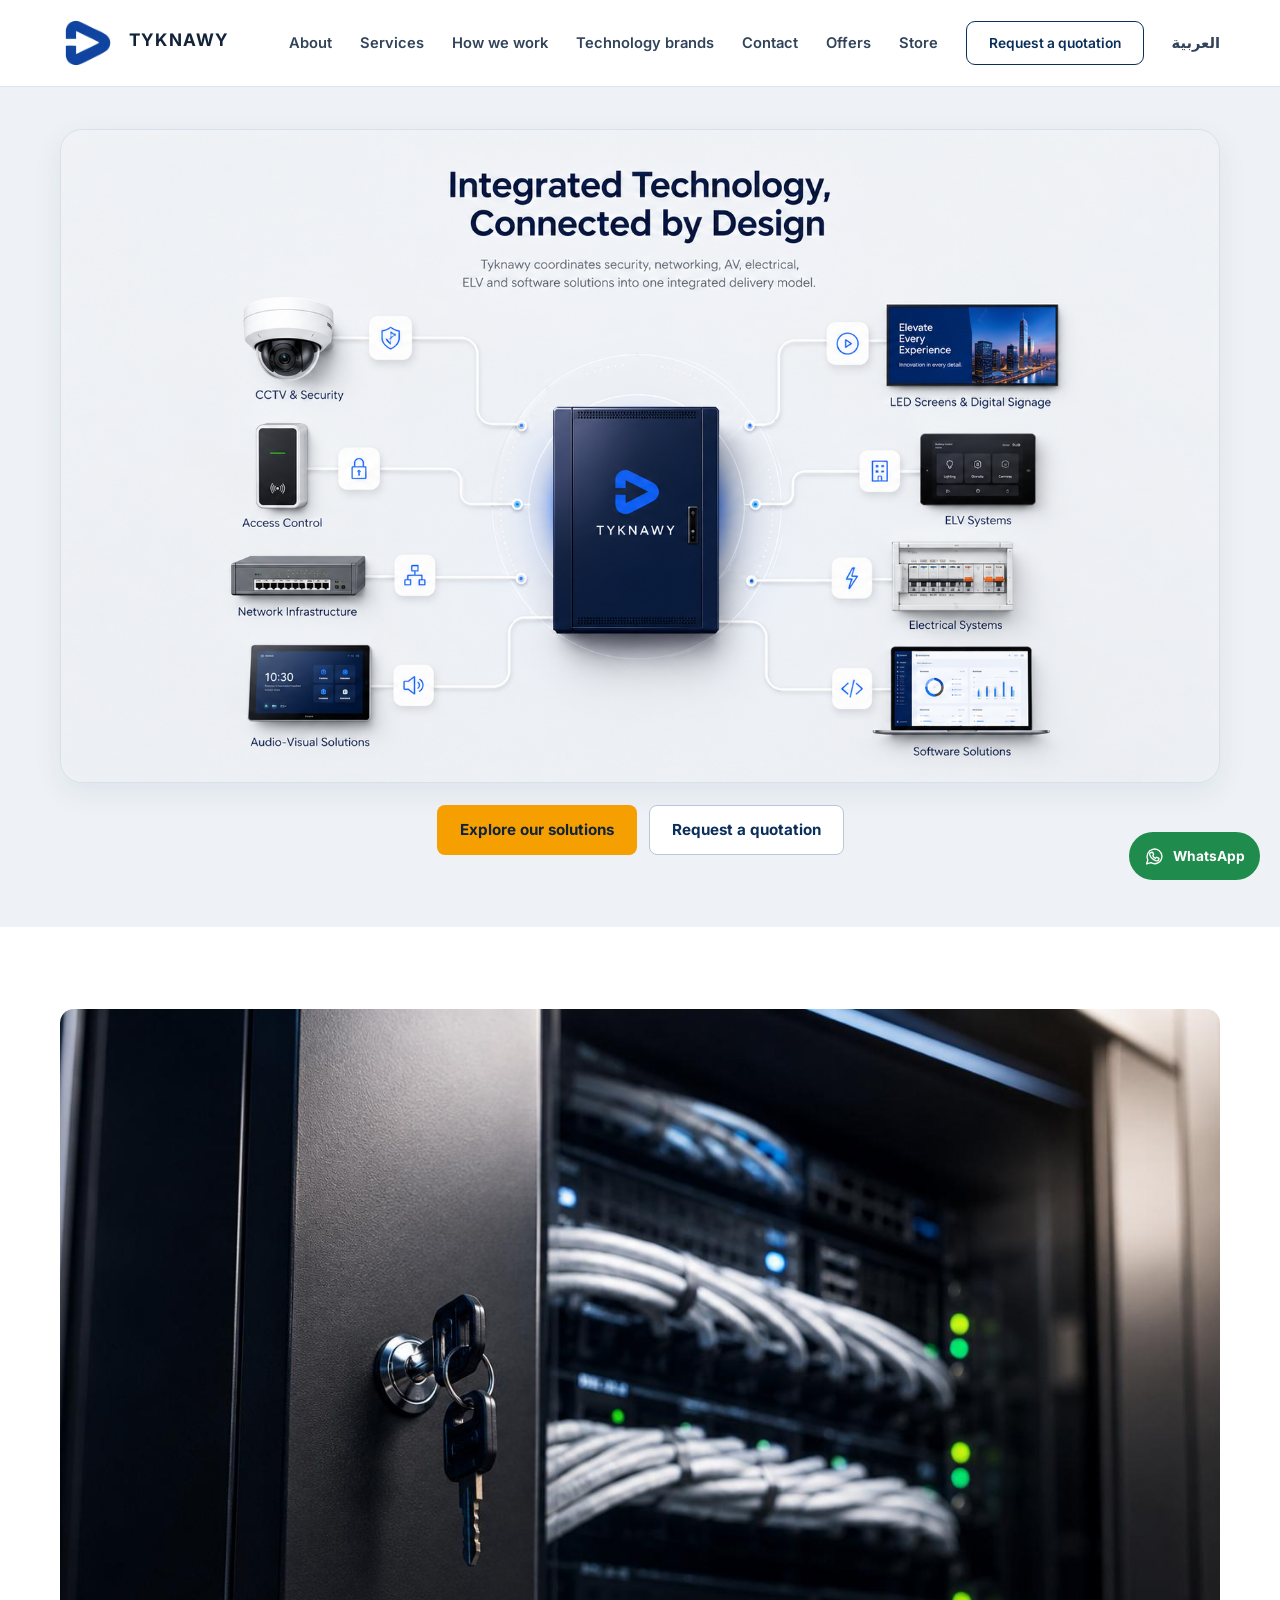
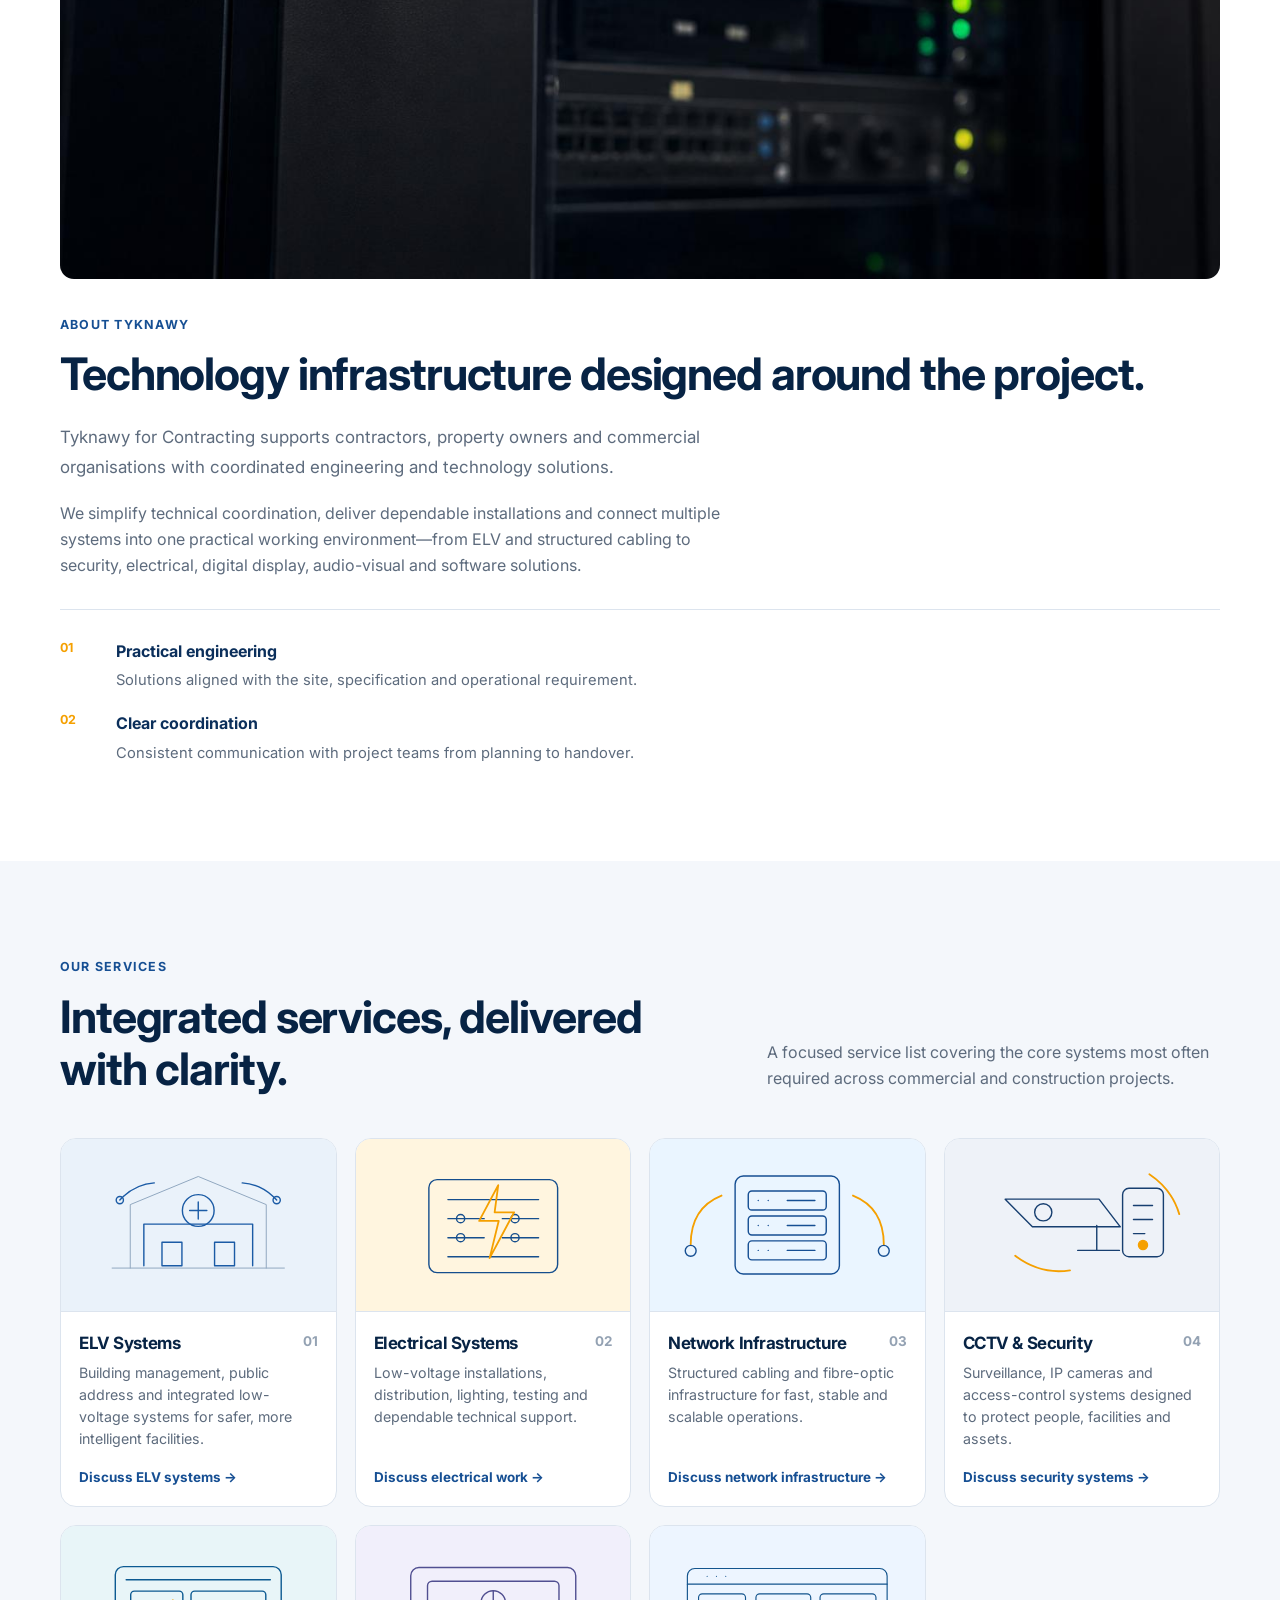
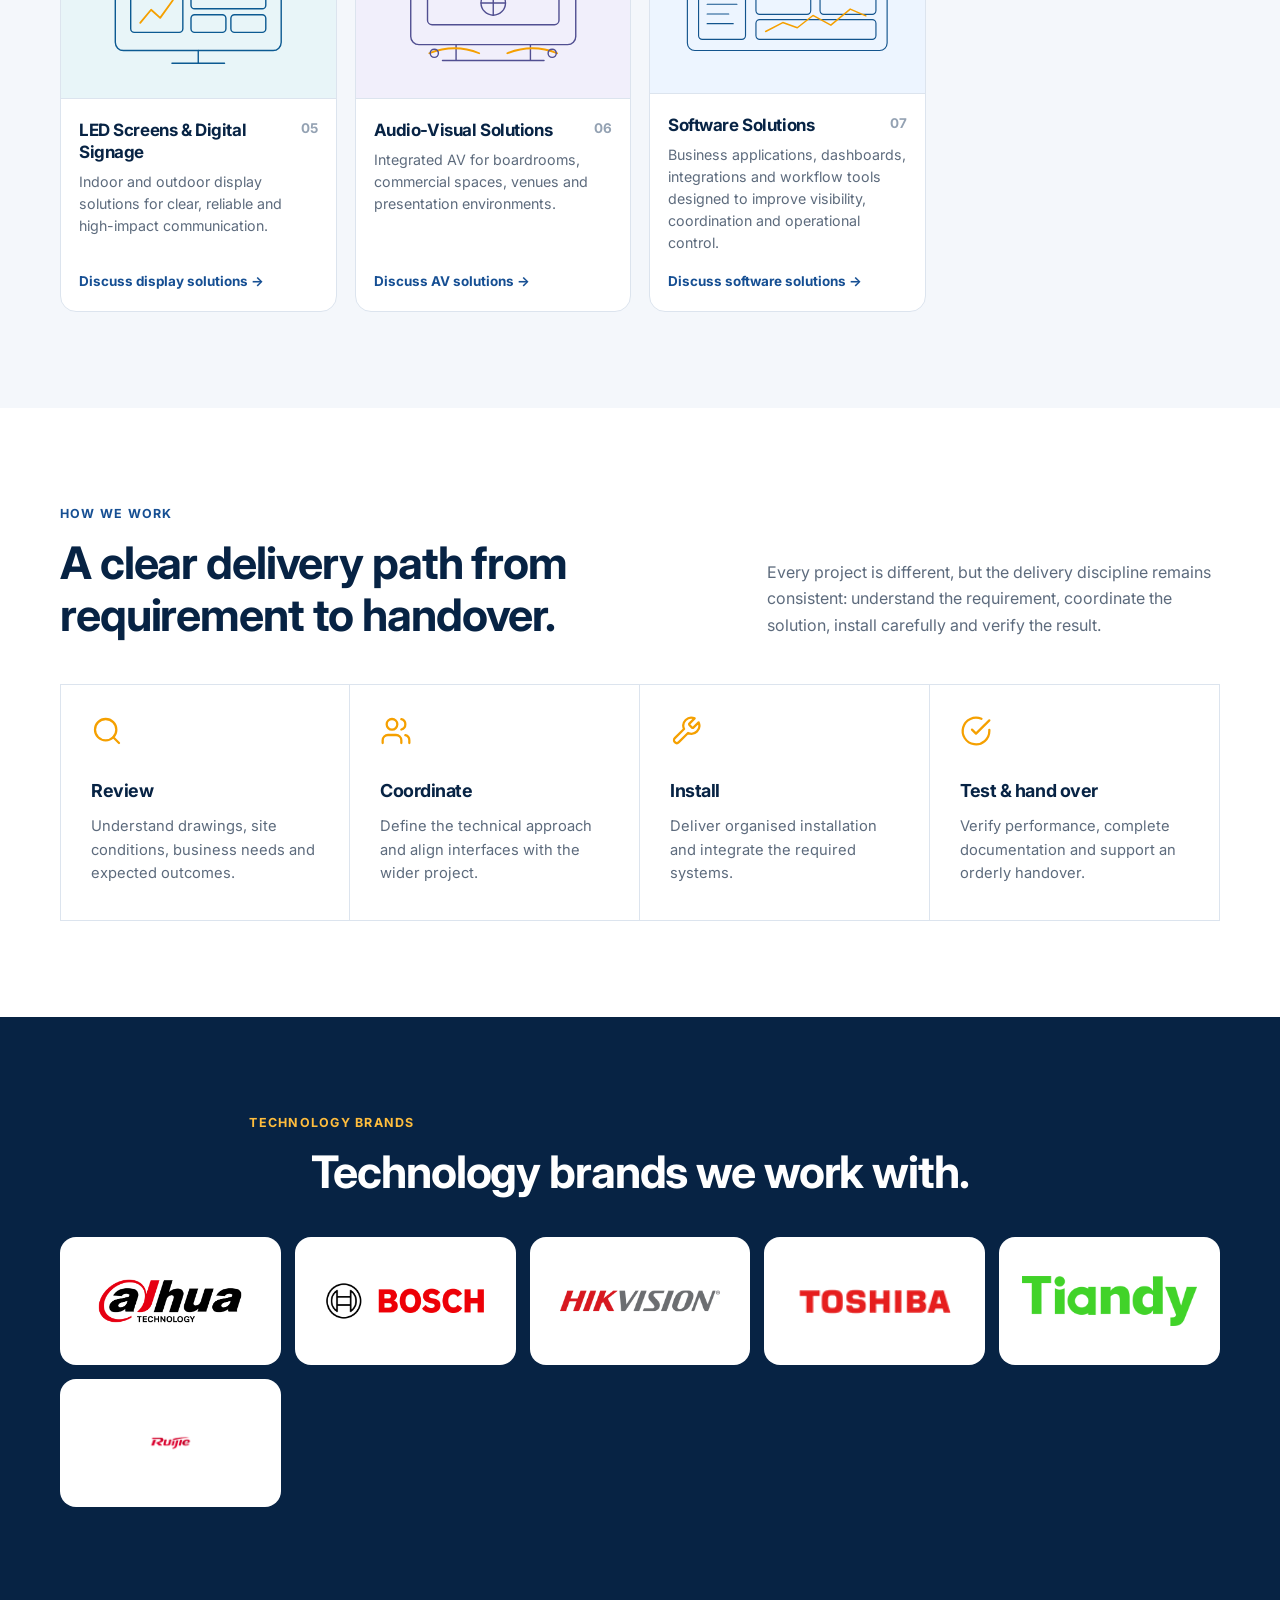
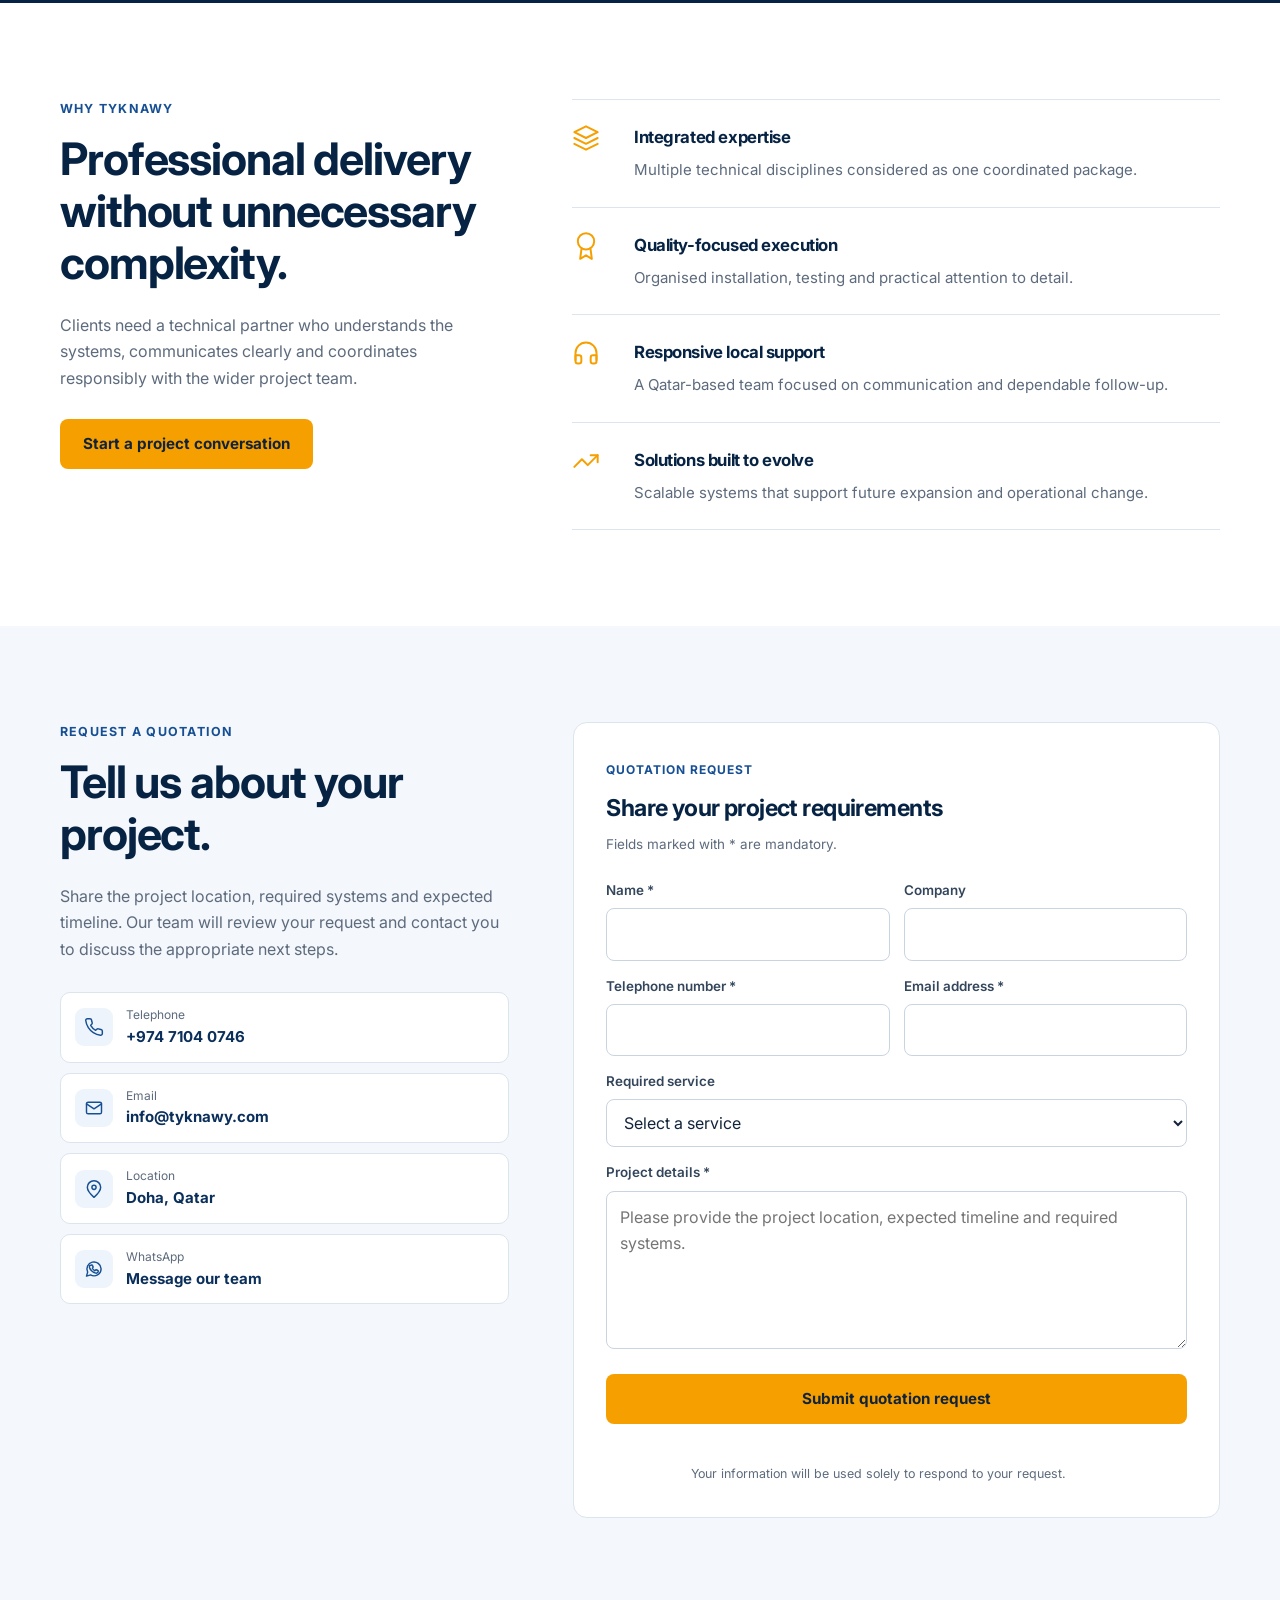
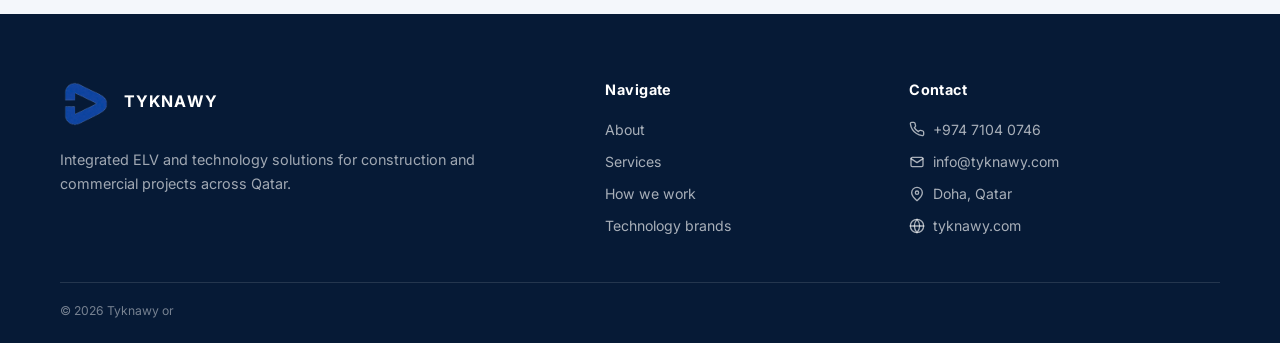
==== commit 1a22baa1: "Update index.html" ====
--- a/index.html
+++ b/index.html
@@ -180,6 +180,7 @@
 <article><img alt="Hikvision" loading="lazy" src="images/hikvision-logo.png"/></article>
 <article><img alt="Toshiba" loading="lazy" src="images/toshiba-logo.png"/></article>
 <article><img alt="Tiandy" loading="lazy" src="images/tiandy-logo.png"/></article>
+<article><img alt="Ruijie" loading="lazy" src="images/Ruijie.png"/></article>
 </div>
 </div>
 </section>
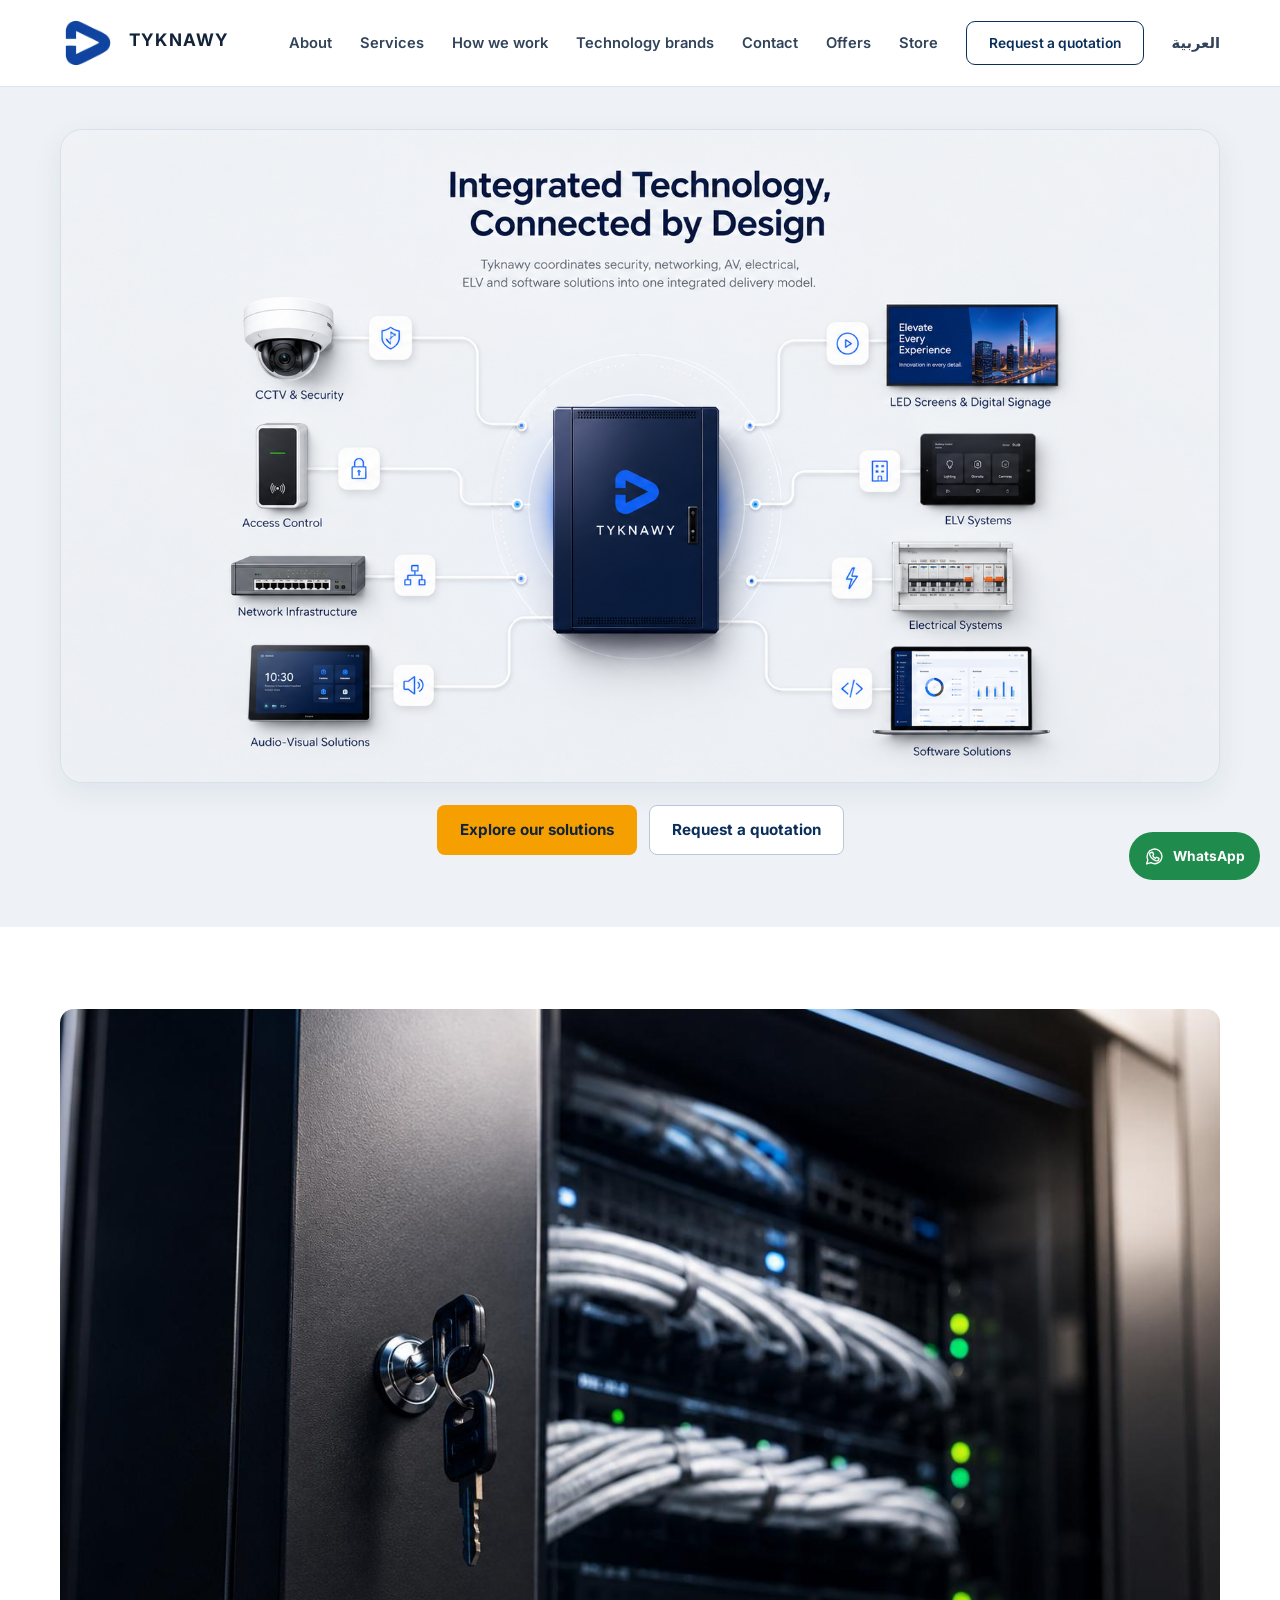
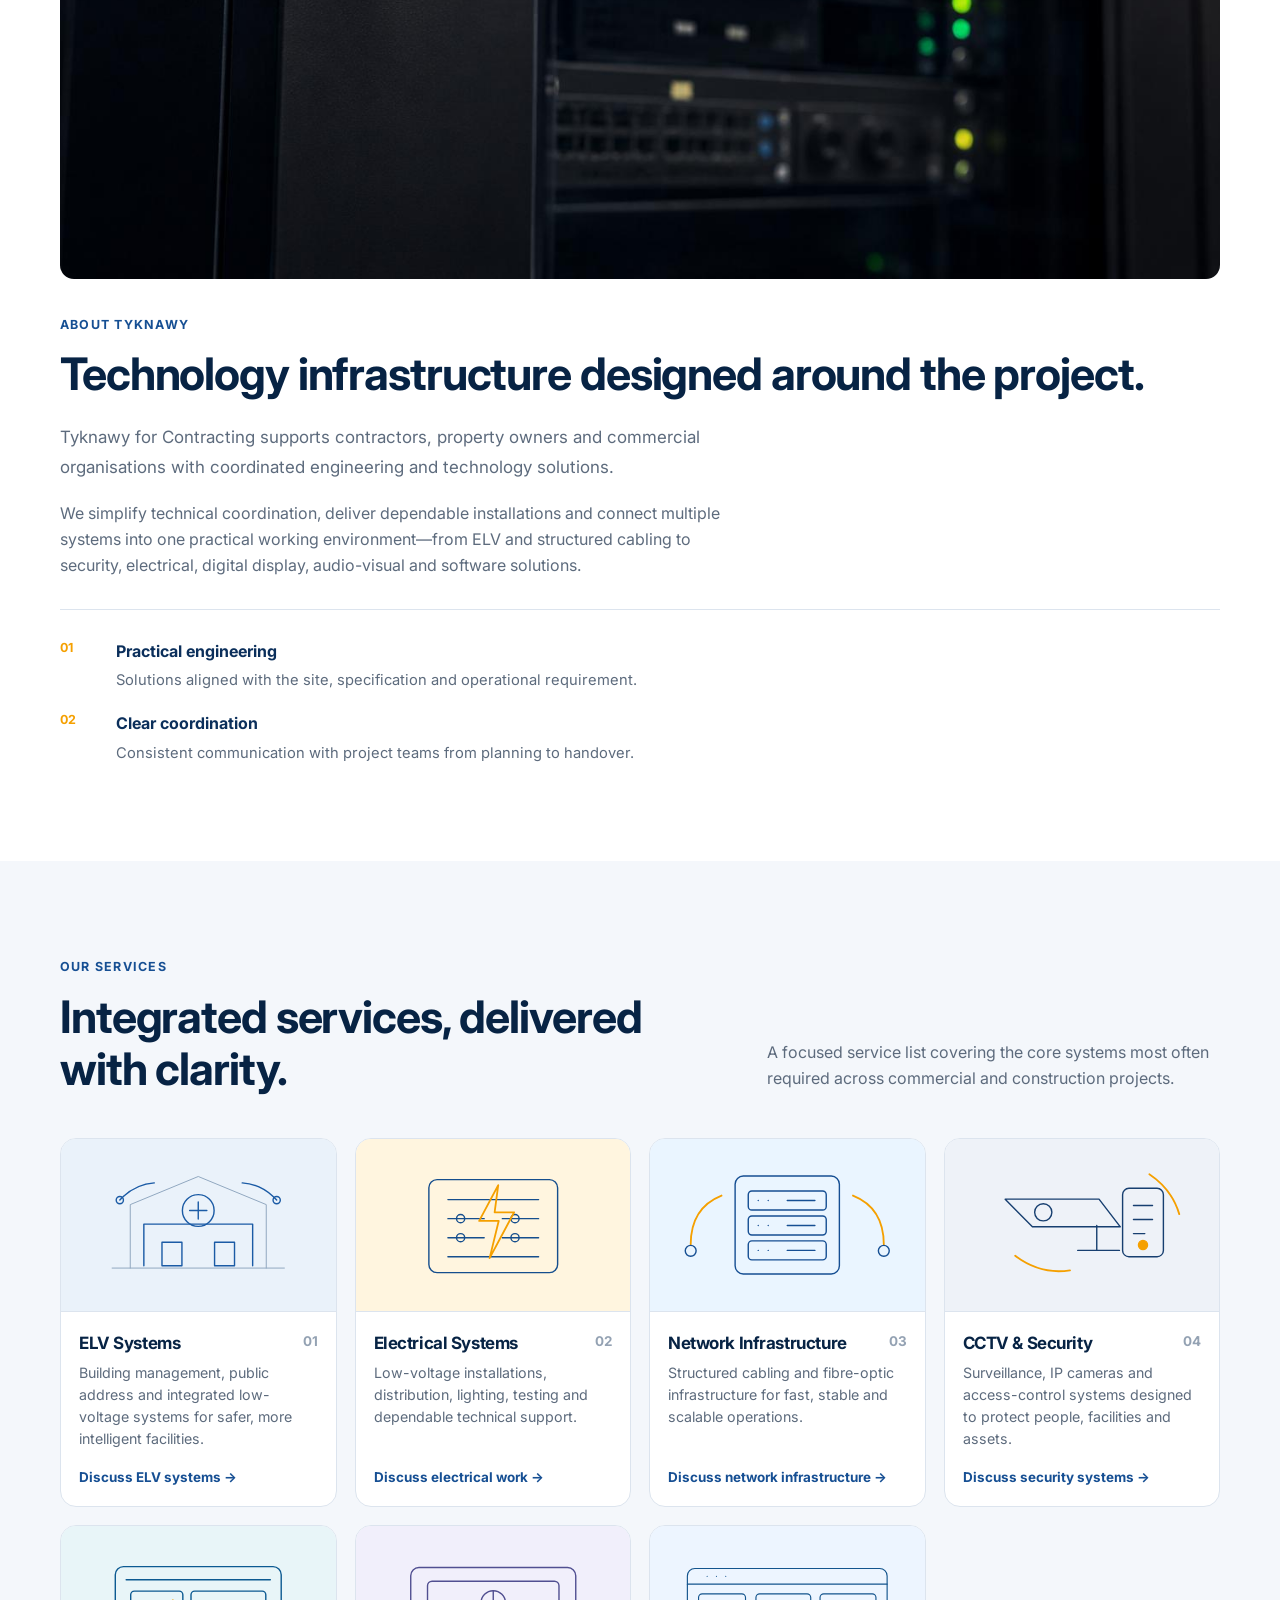
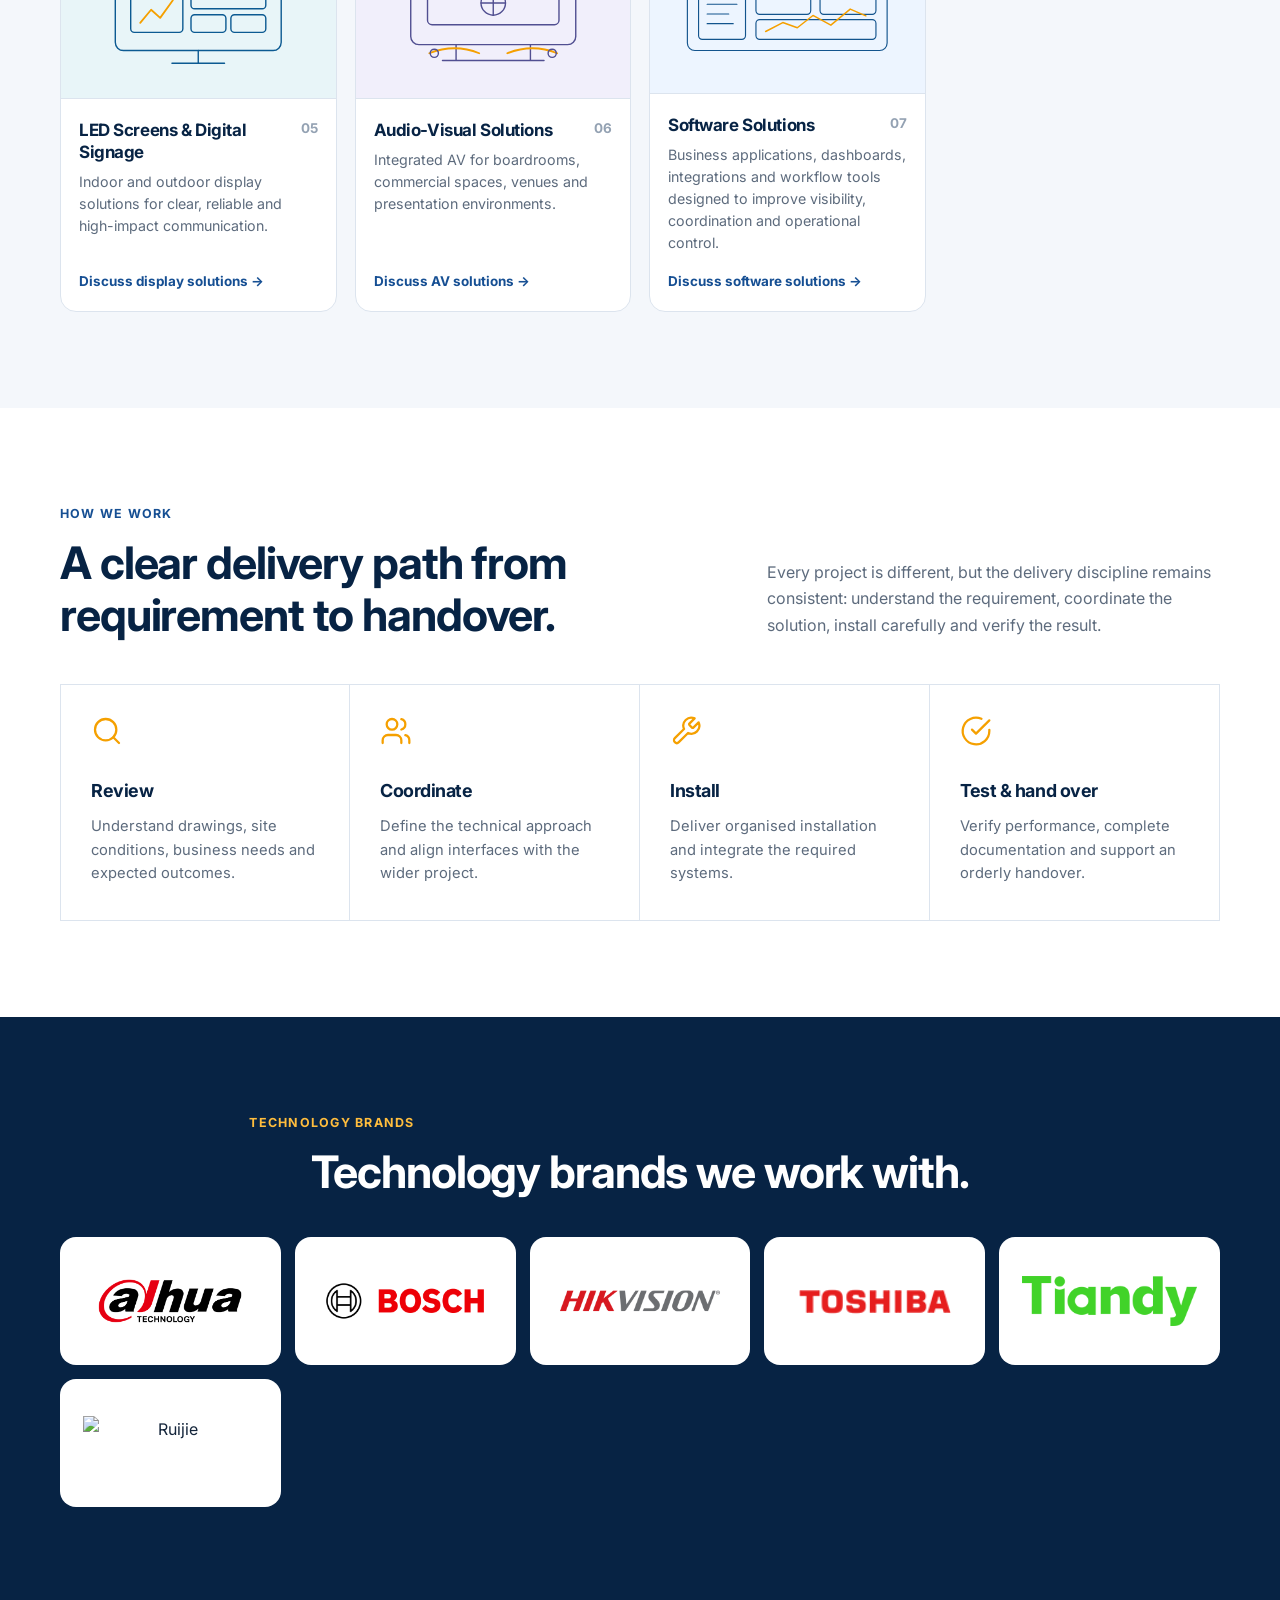
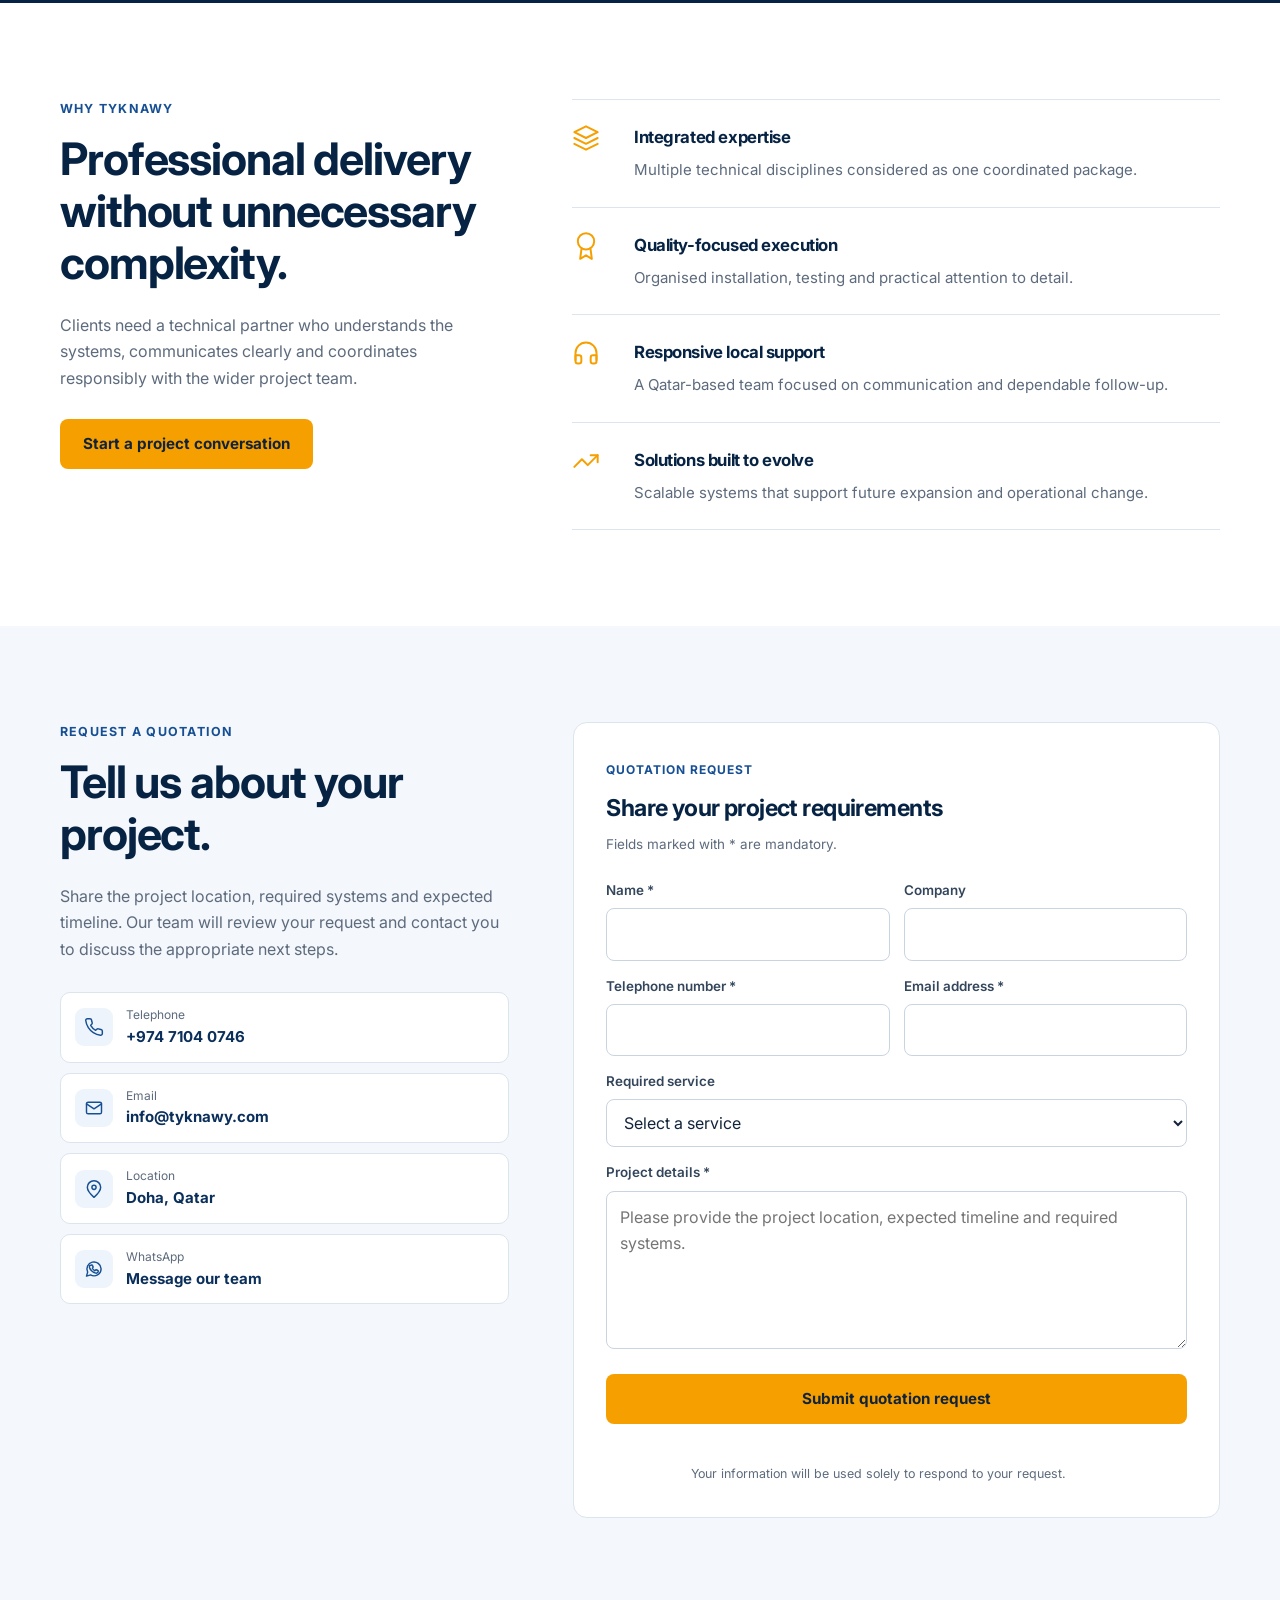
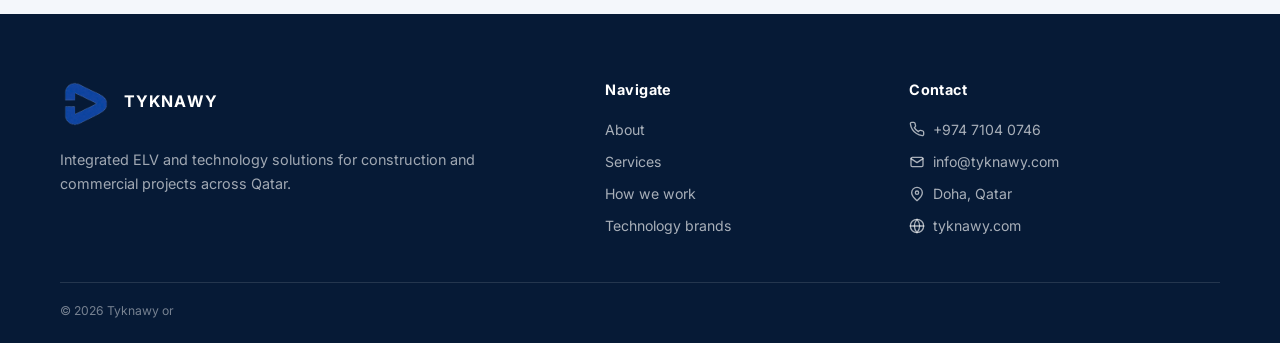
==== commit eb7bb263: "Update index.html" ====
--- a/index.html
+++ b/index.html
@@ -180,7 +180,7 @@
 <article><img alt="Hikvision" loading="lazy" src="images/hikvision-logo.png"/></article>
 <article><img alt="Toshiba" loading="lazy" src="images/toshiba-logo.png"/></article>
 <article><img alt="Tiandy" loading="lazy" src="images/tiandy-logo.png"/></article>
-<article><img alt="Ruijie" loading="lazy" src="images/Ruijie.png"/></article>
+<article><img alt="Ruijie" loading="lazy" src="images/Ruijie-logo.png"/></article>
 </div>
 </div>
 </section>
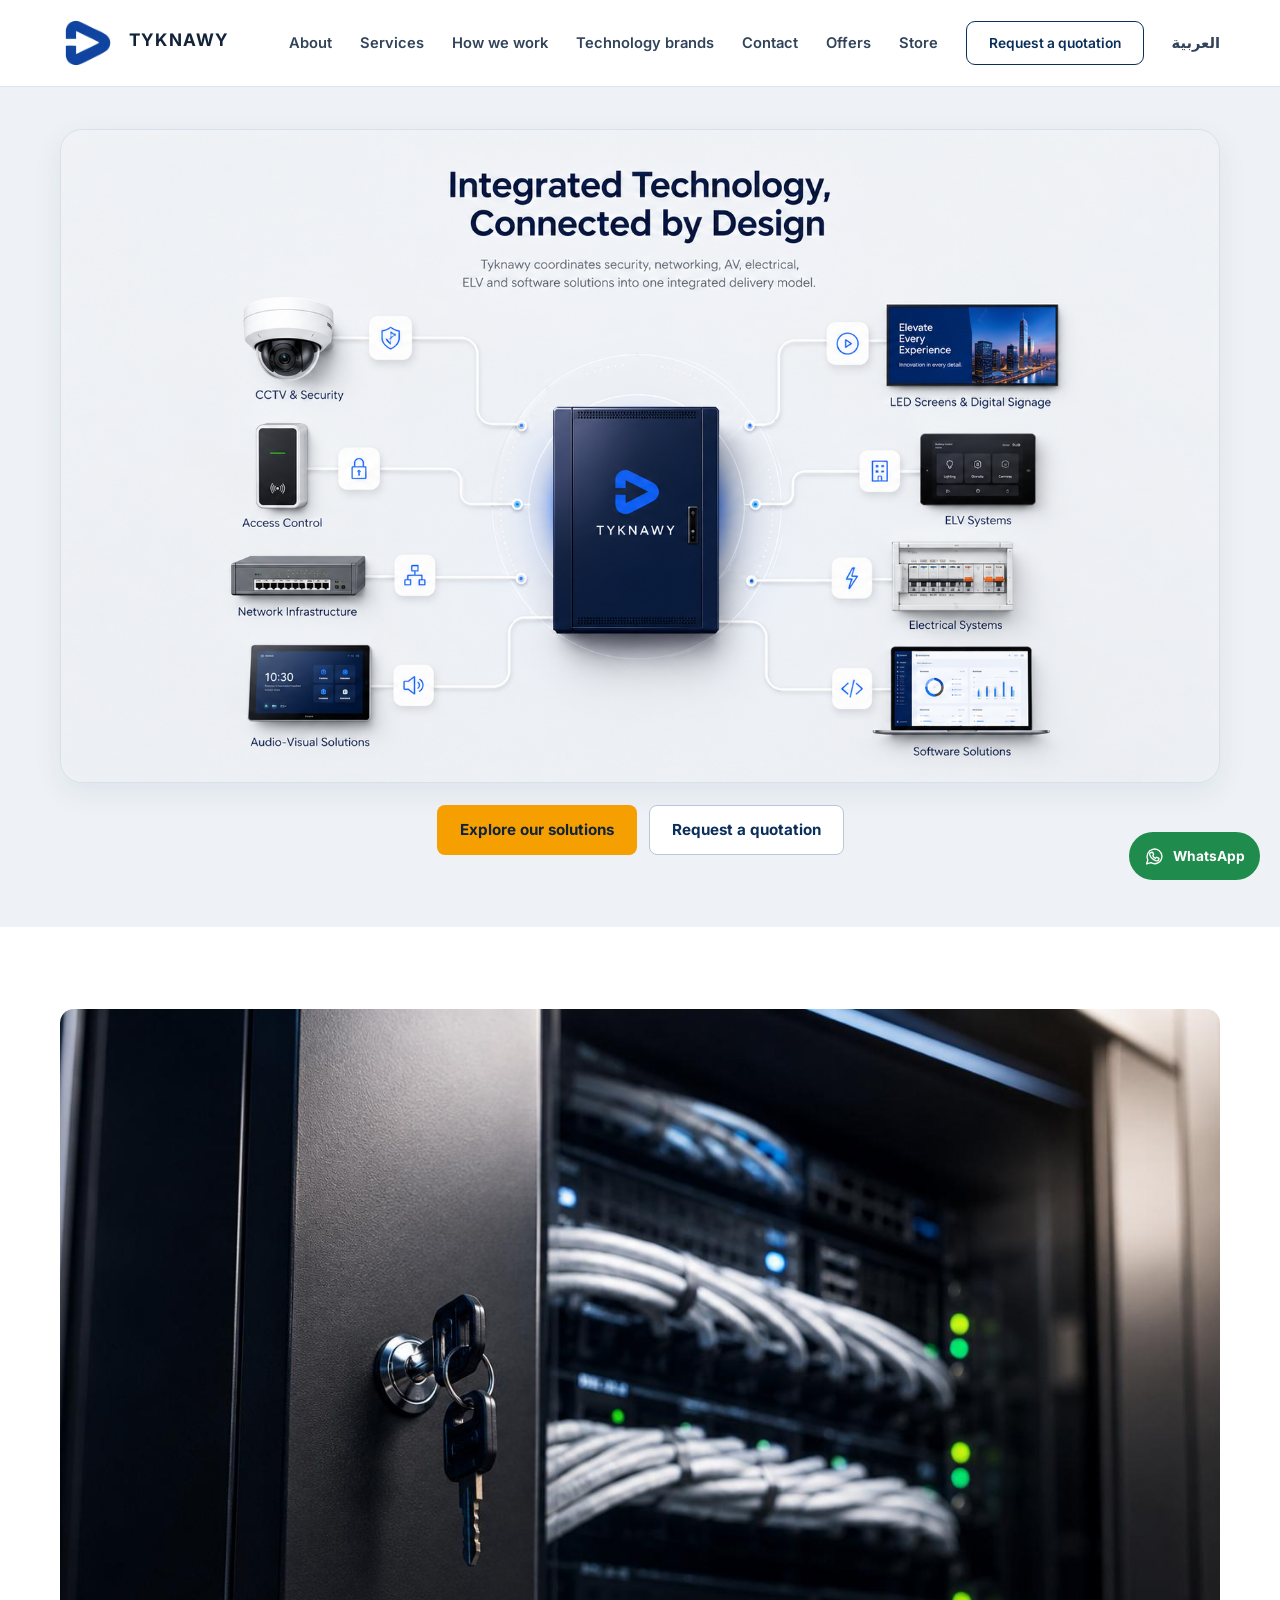
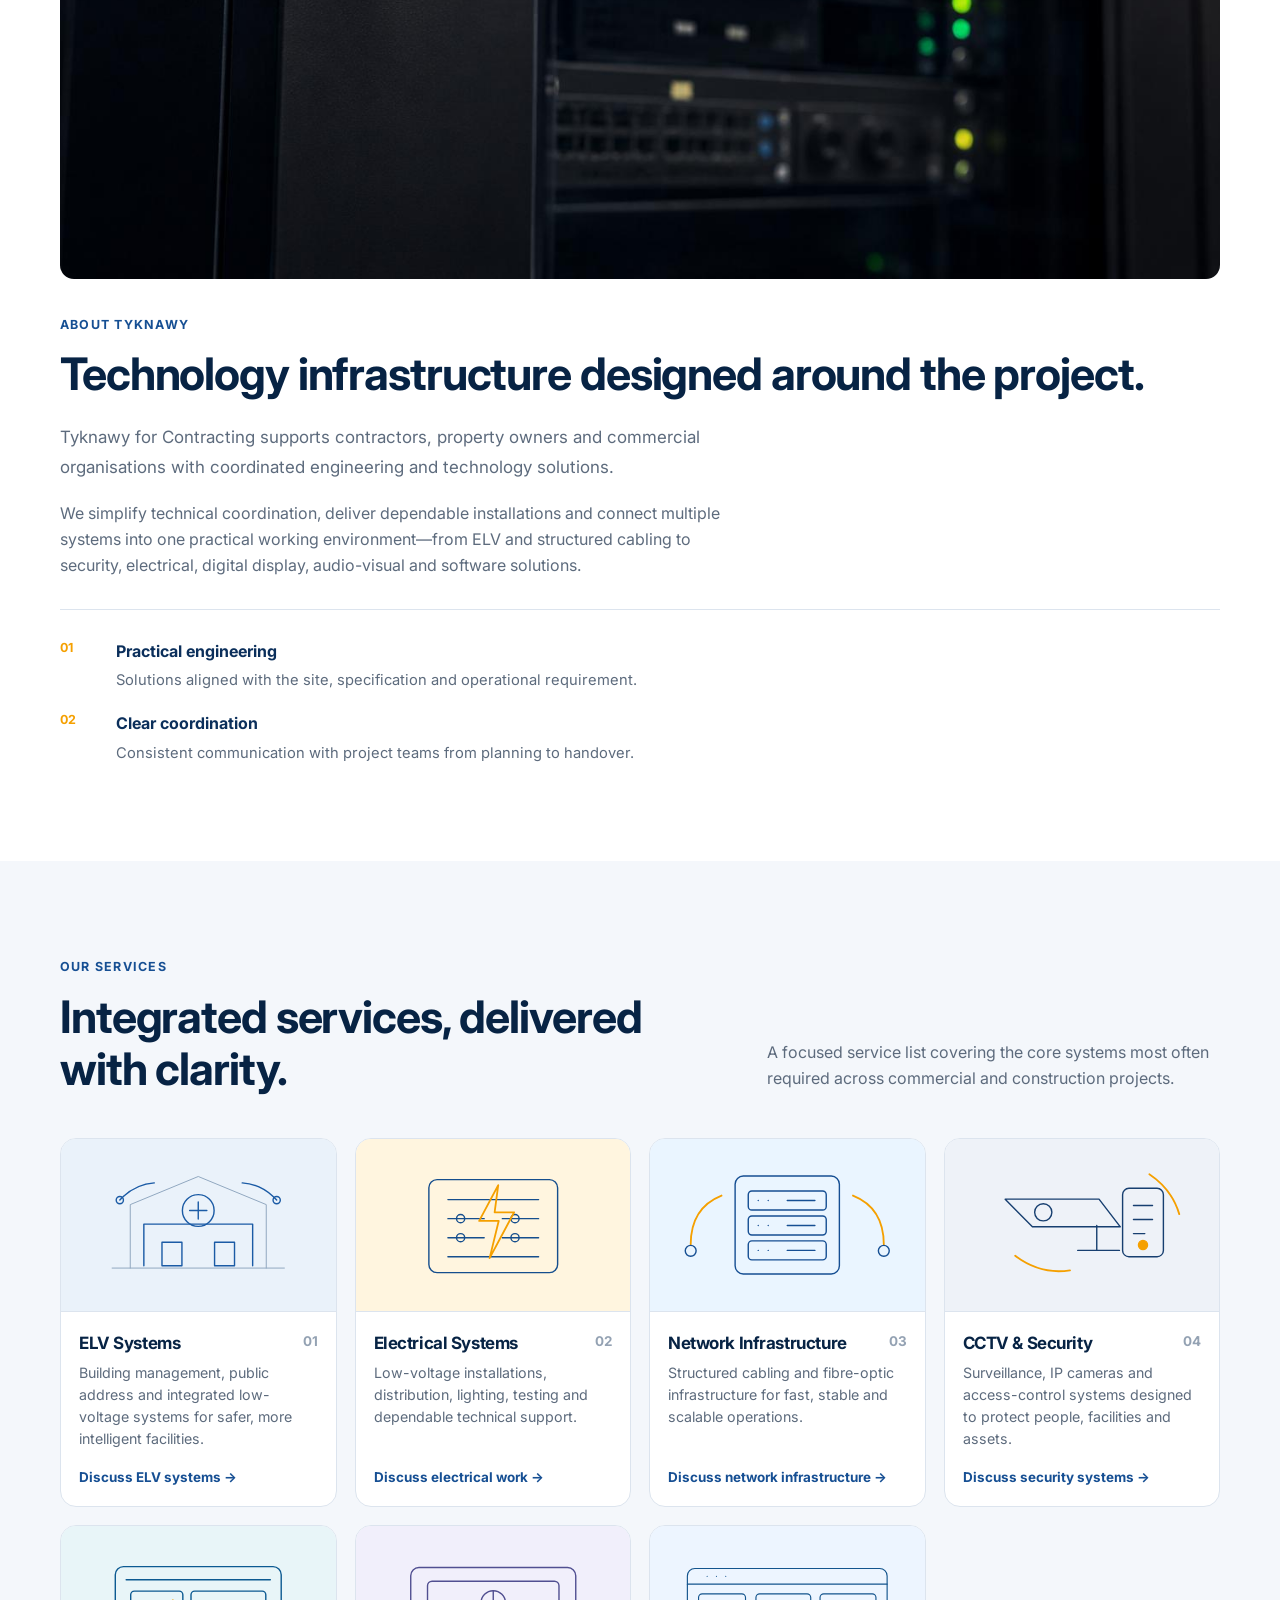
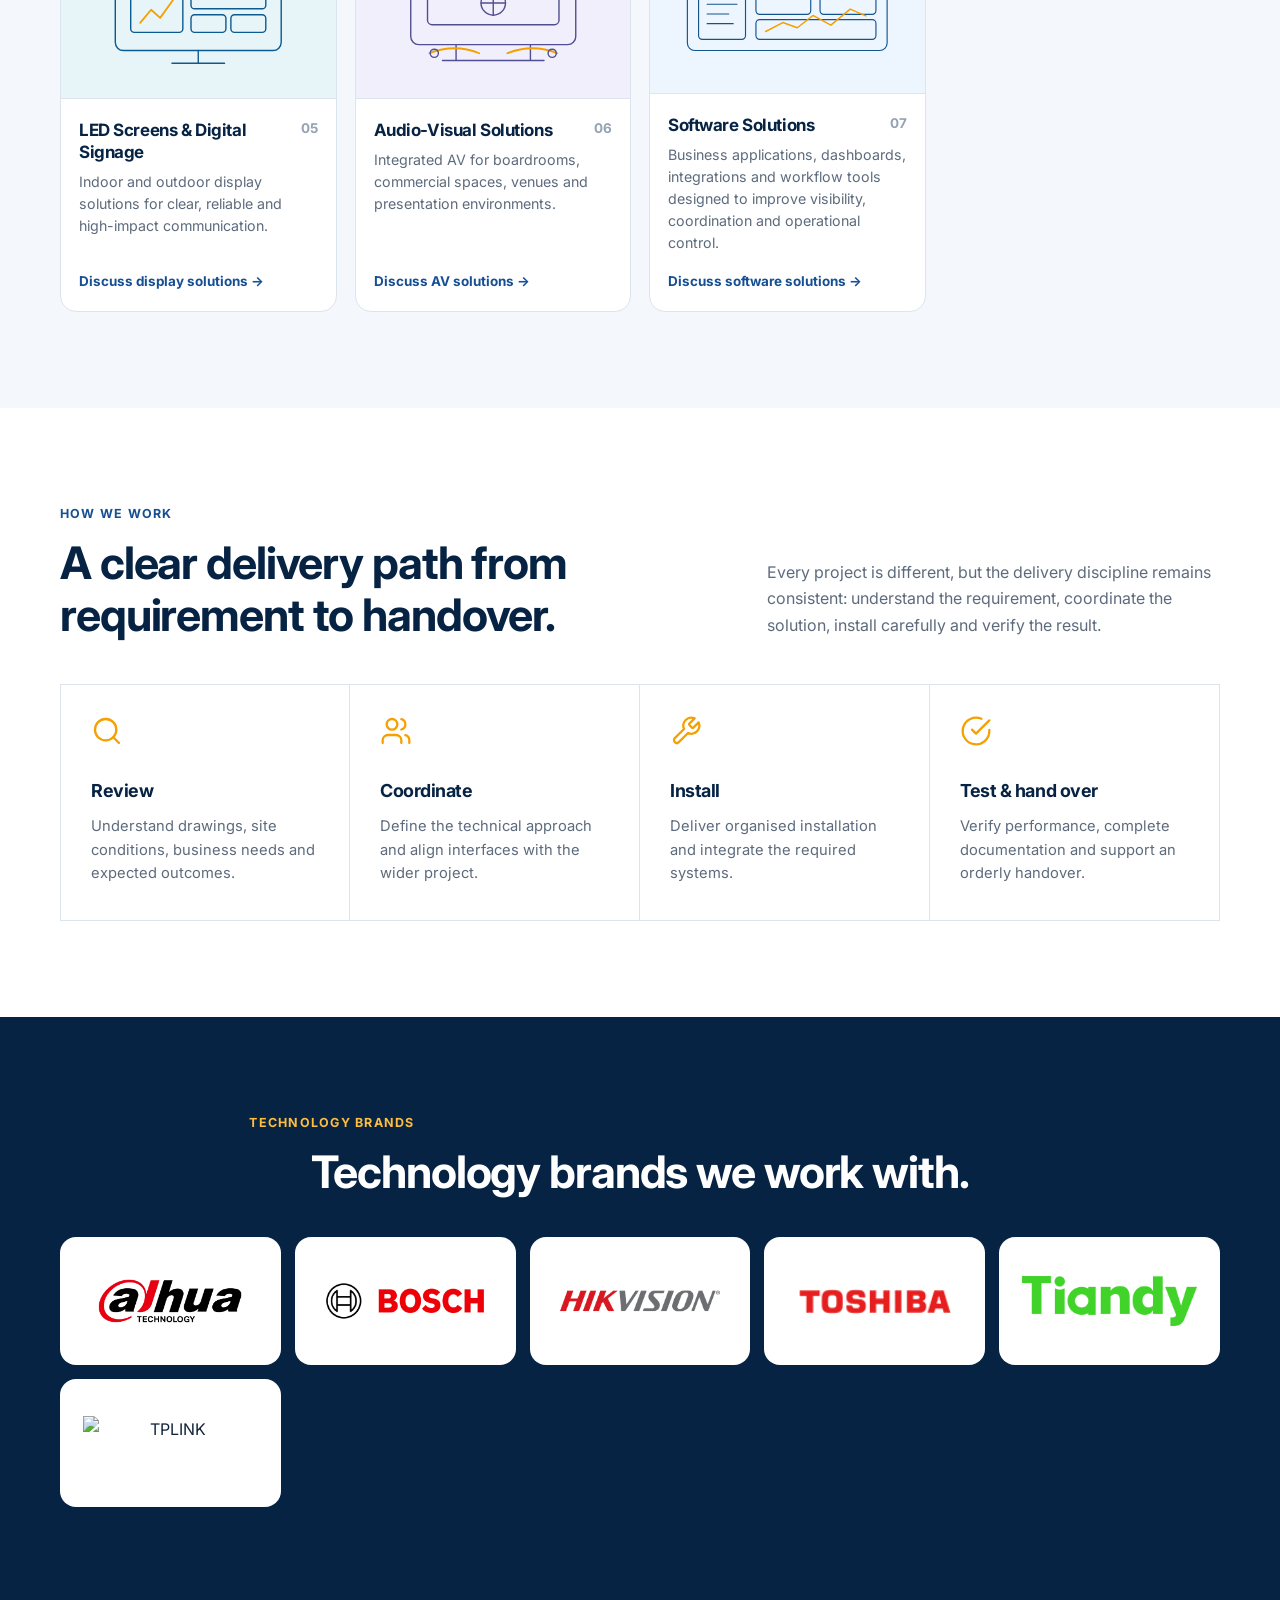
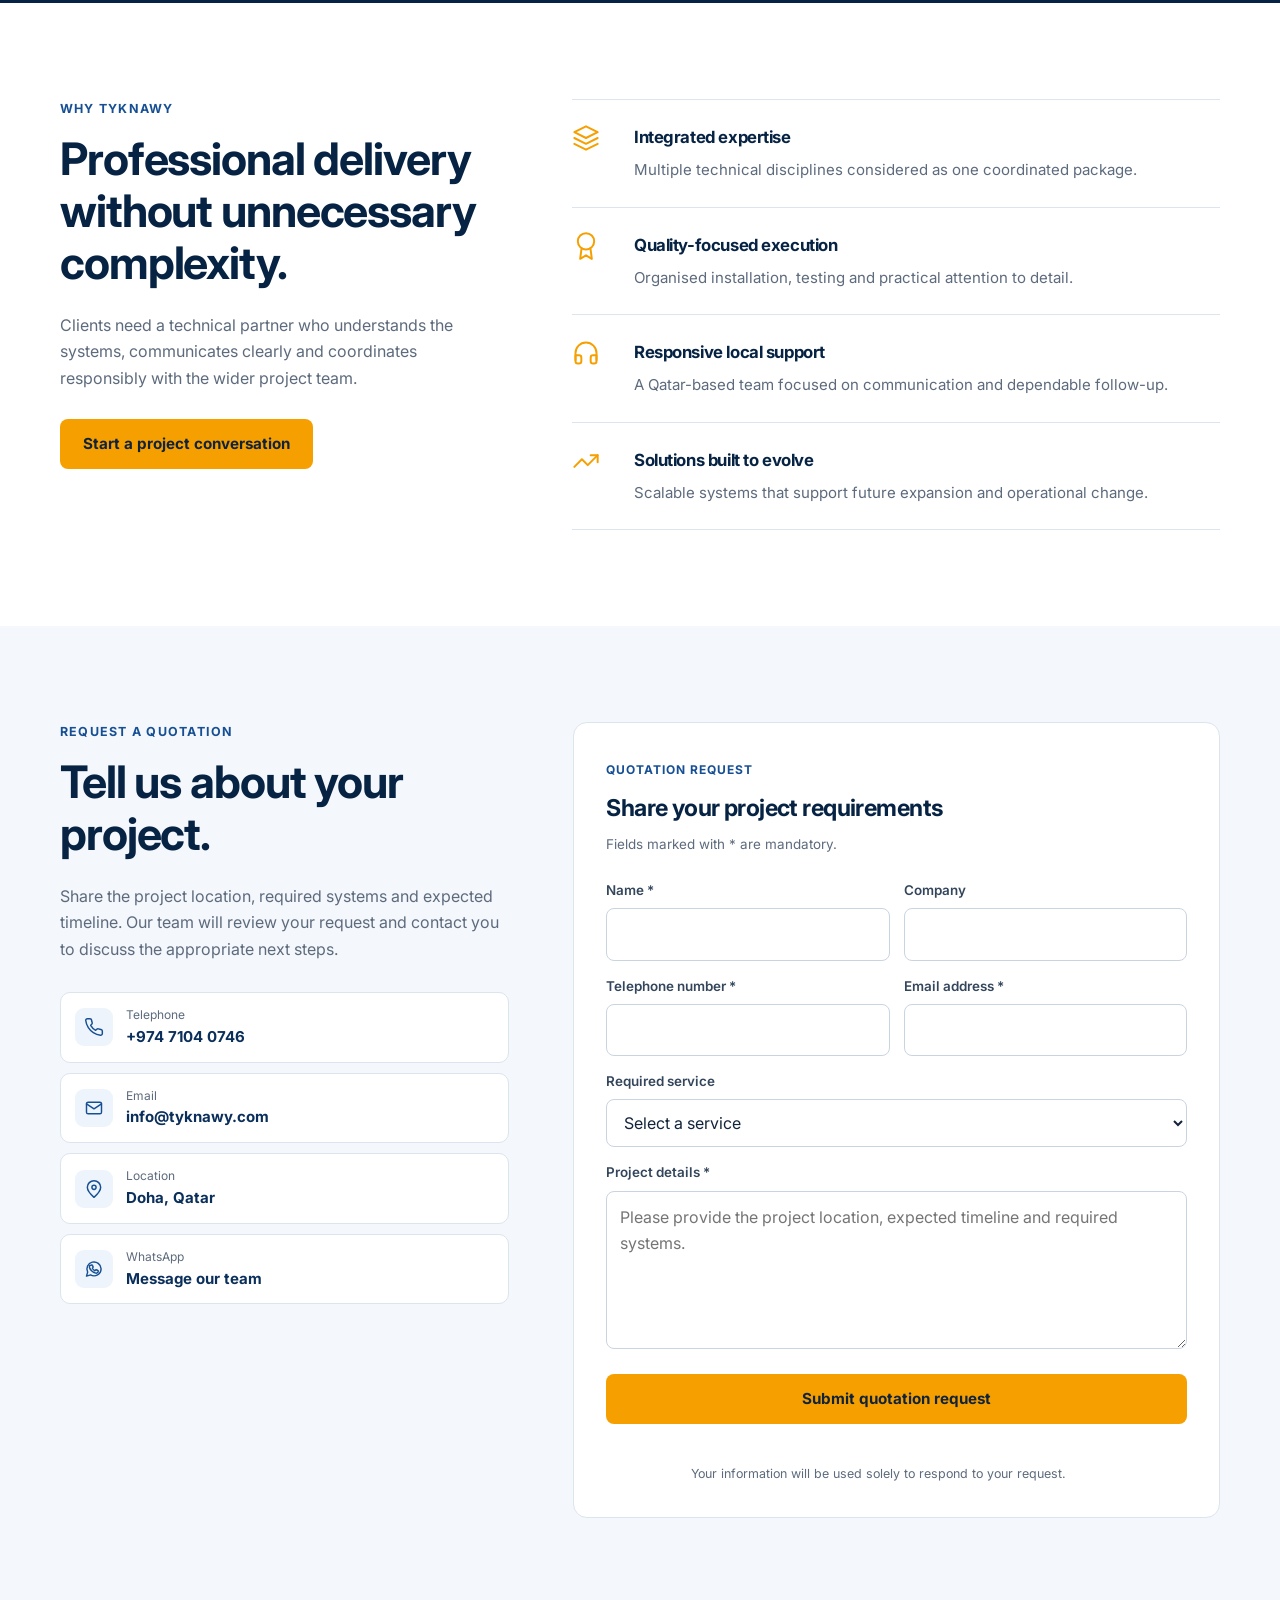
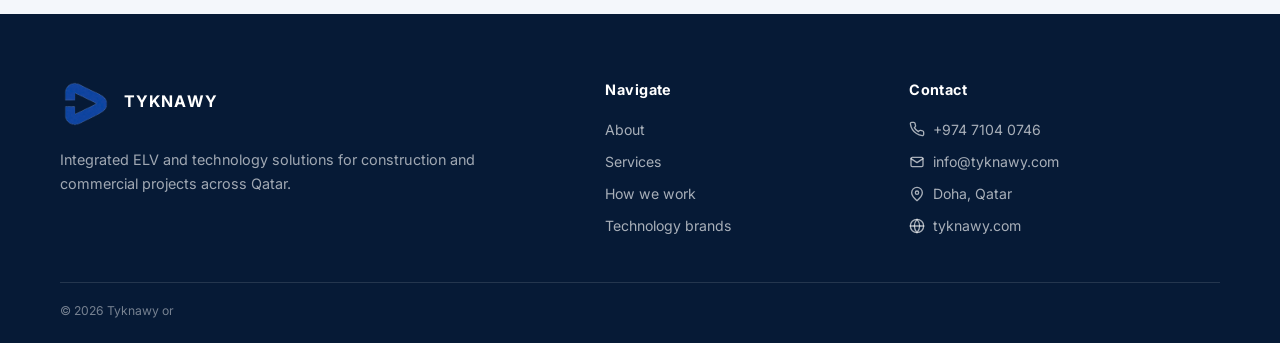
==== commit bf14e2d9: "Update index.html" ====
--- a/index.html
+++ b/index.html
@@ -180,7 +180,7 @@
 <article><img alt="Hikvision" loading="lazy" src="images/hikvision-logo.png"/></article>
 <article><img alt="Toshiba" loading="lazy" src="images/toshiba-logo.png"/></article>
 <article><img alt="Tiandy" loading="lazy" src="images/tiandy-logo.png"/></article>
-<article><img alt="Ruijie" loading="lazy" src="images/Ruijie-logo.png"/></article>
+<article><img alt="TPLINK" loading="lazy" src="images/TPLINK-logo.jpg"/></article>
 </div>
 </div>
 </section>
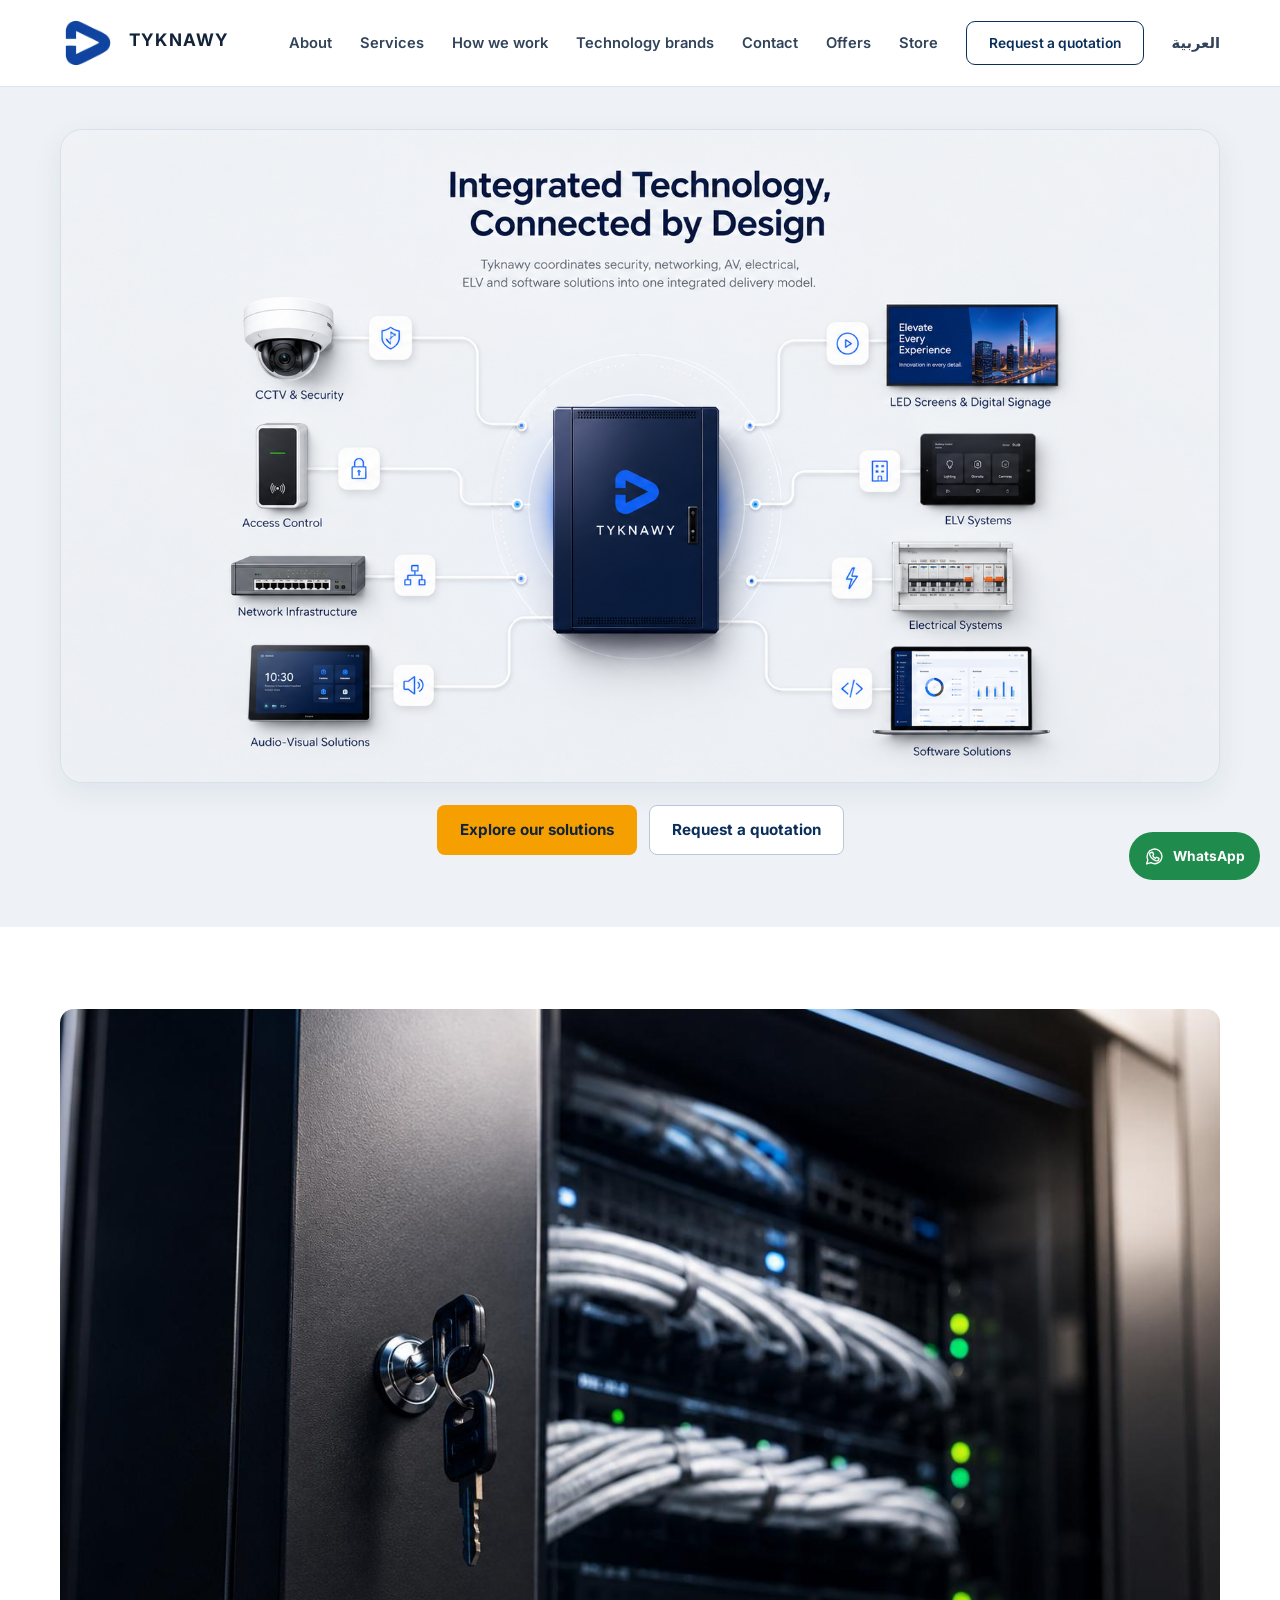
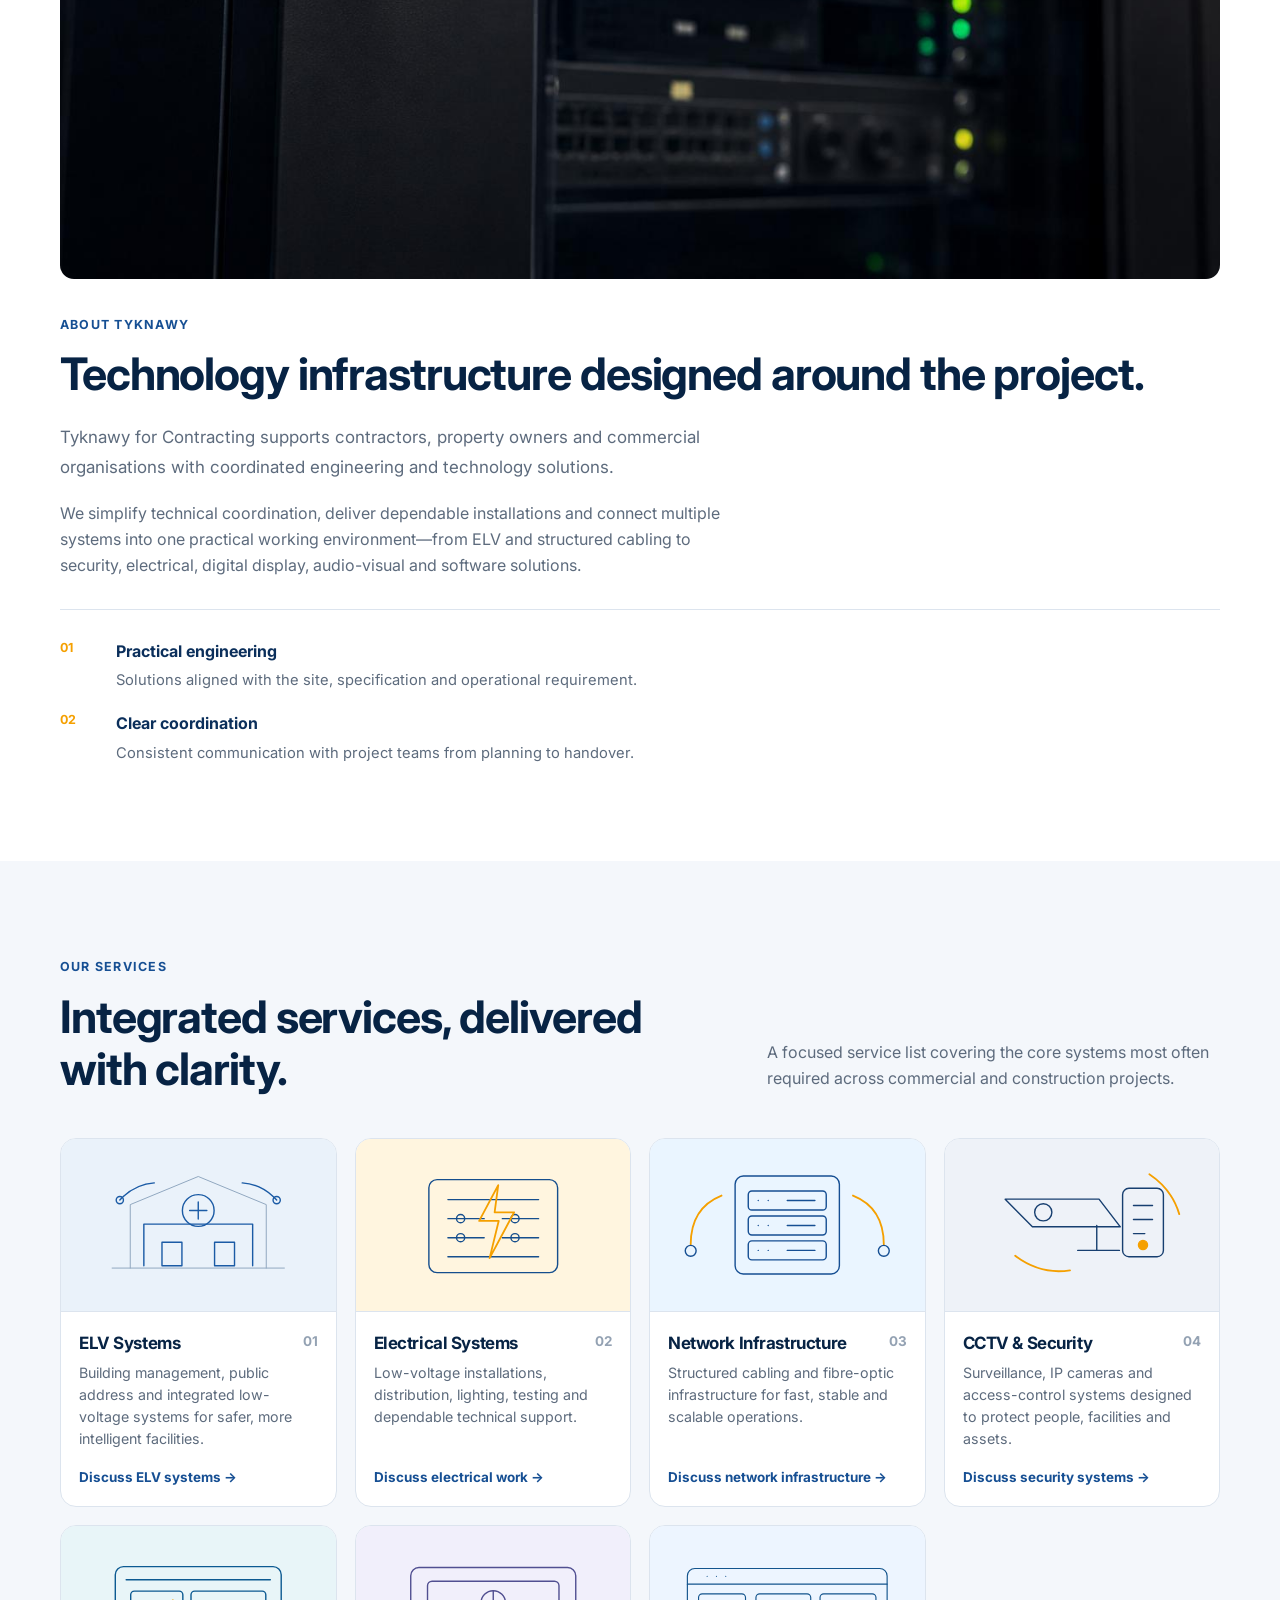
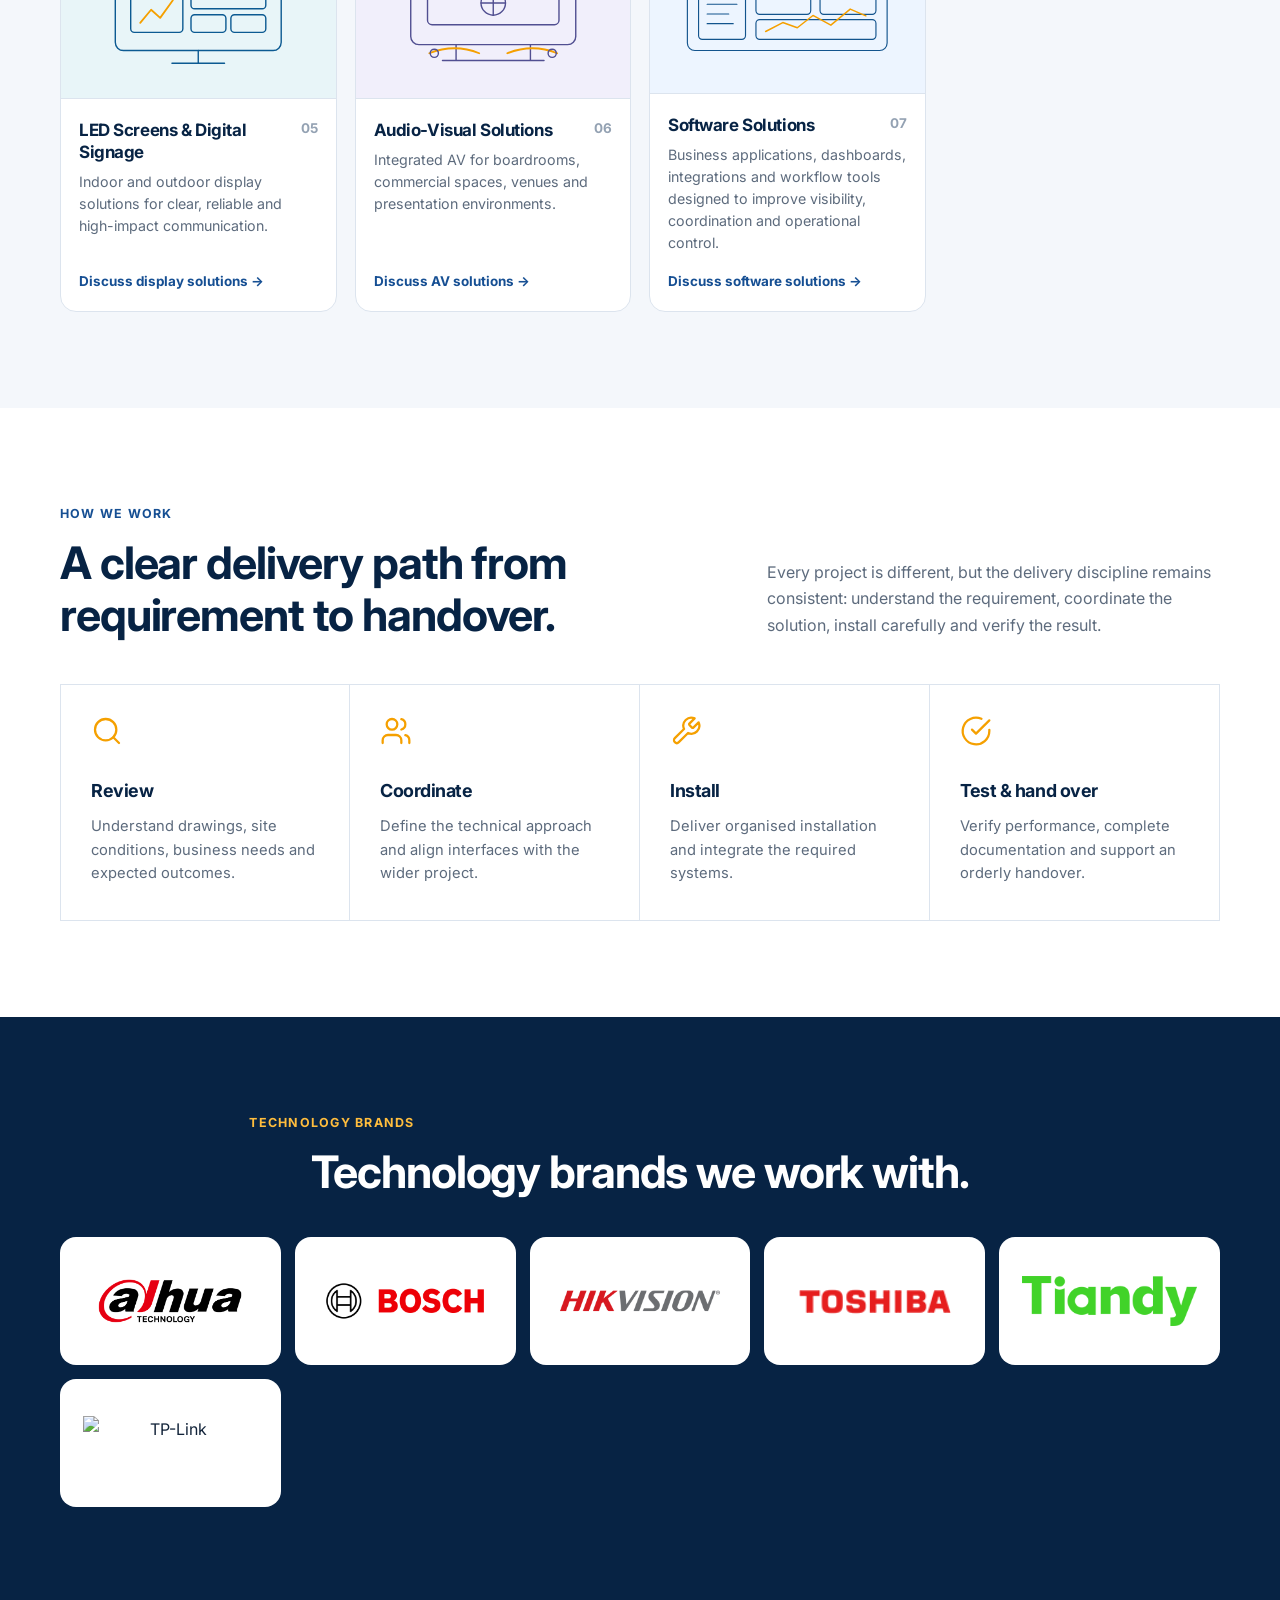
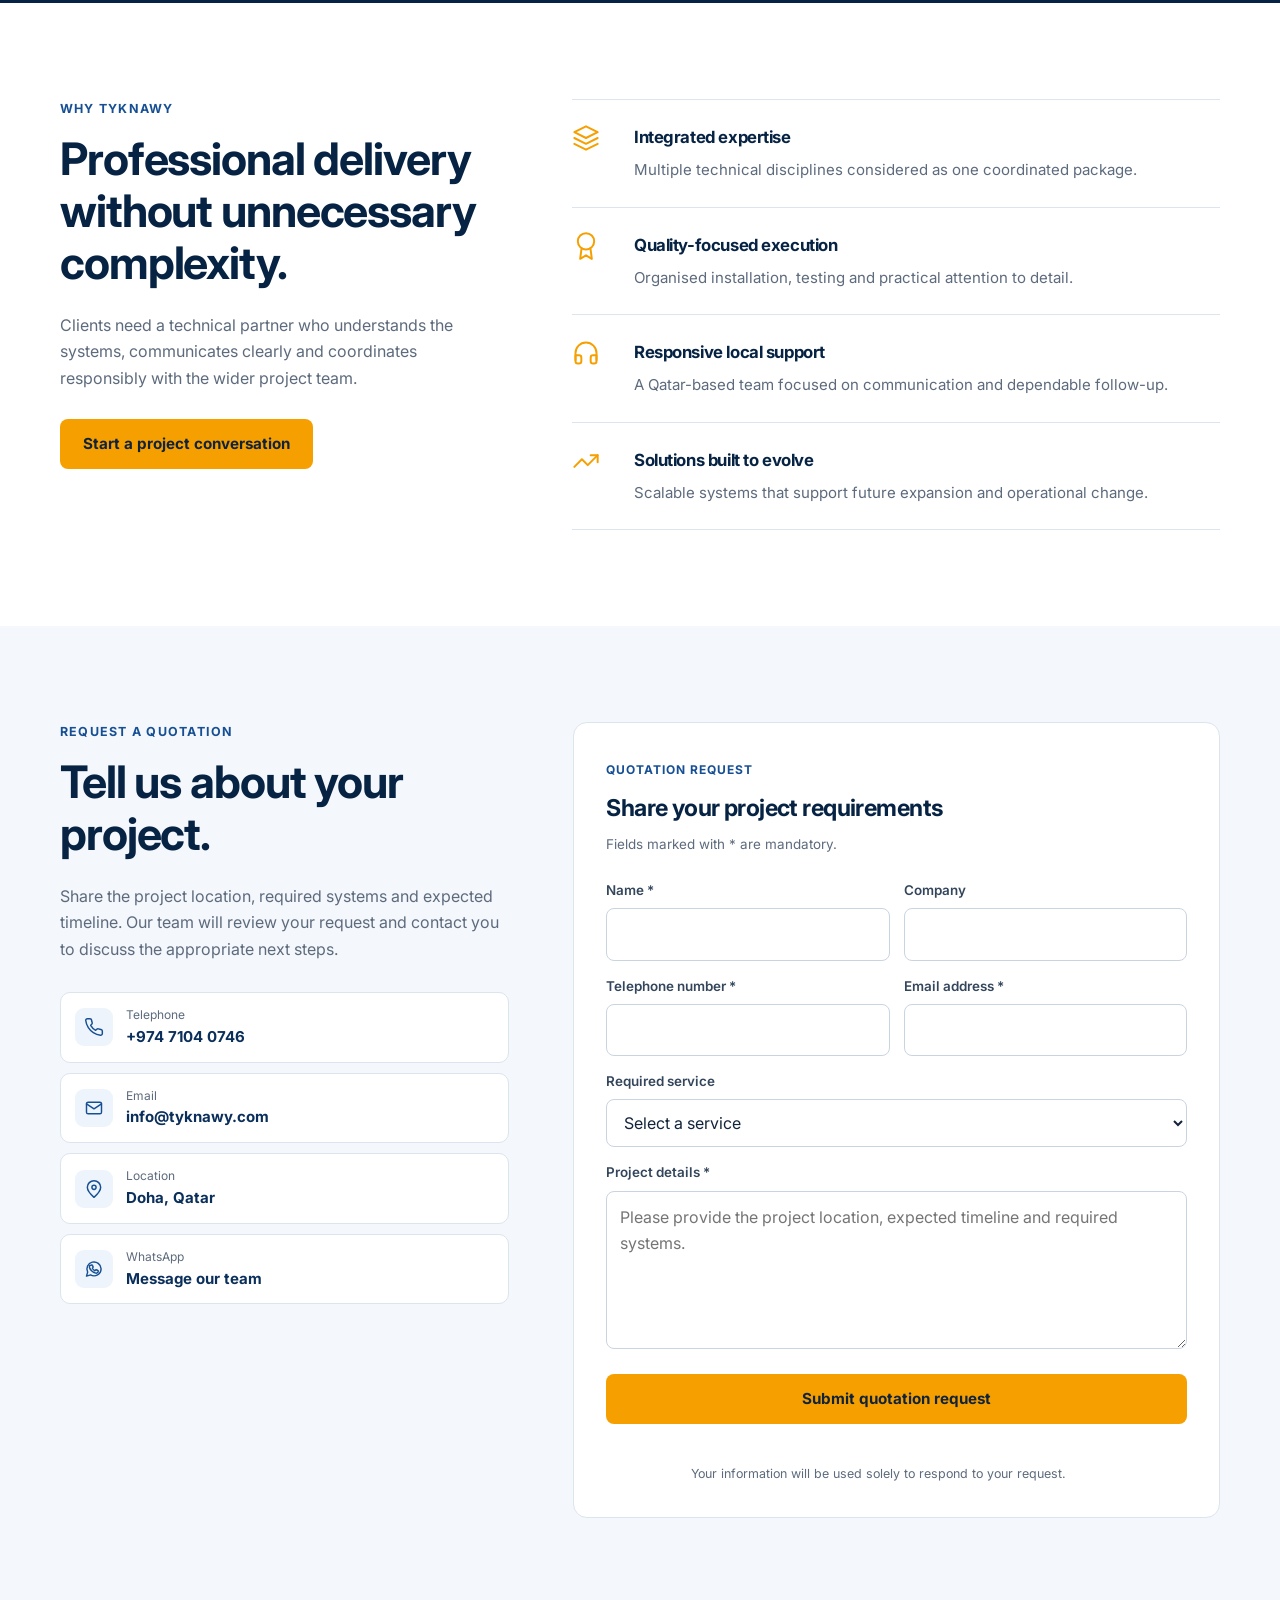
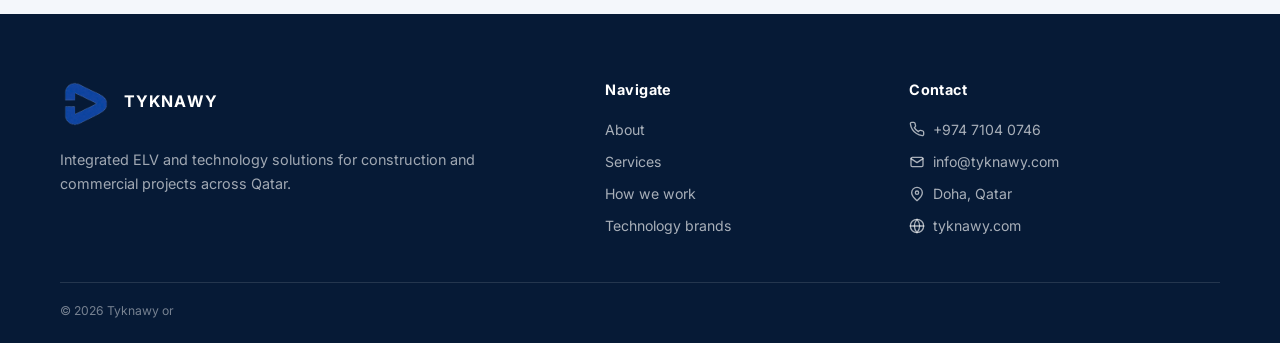
==== commit 93cfc38b: "Update index.html" ====
--- a/index.html
+++ b/index.html
@@ -180,7 +180,9 @@
 <article><img alt="Hikvision" loading="lazy" src="images/hikvision-logo.png"/></article>
 <article><img alt="Toshiba" loading="lazy" src="images/toshiba-logo.png"/></article>
 <article><img alt="Tiandy" loading="lazy" src="images/tiandy-logo.png"/></article>
-<article><img alt="TPLINK" loading="lazy" src="images/TPLINK-logo.jpg"/></article>
+<article class="tplink-logo">
+  <img alt="TP-Link" loading="lazy" src="images/tplink-logo.jpg">
+</article>
 </div>
 </div>
 </section>
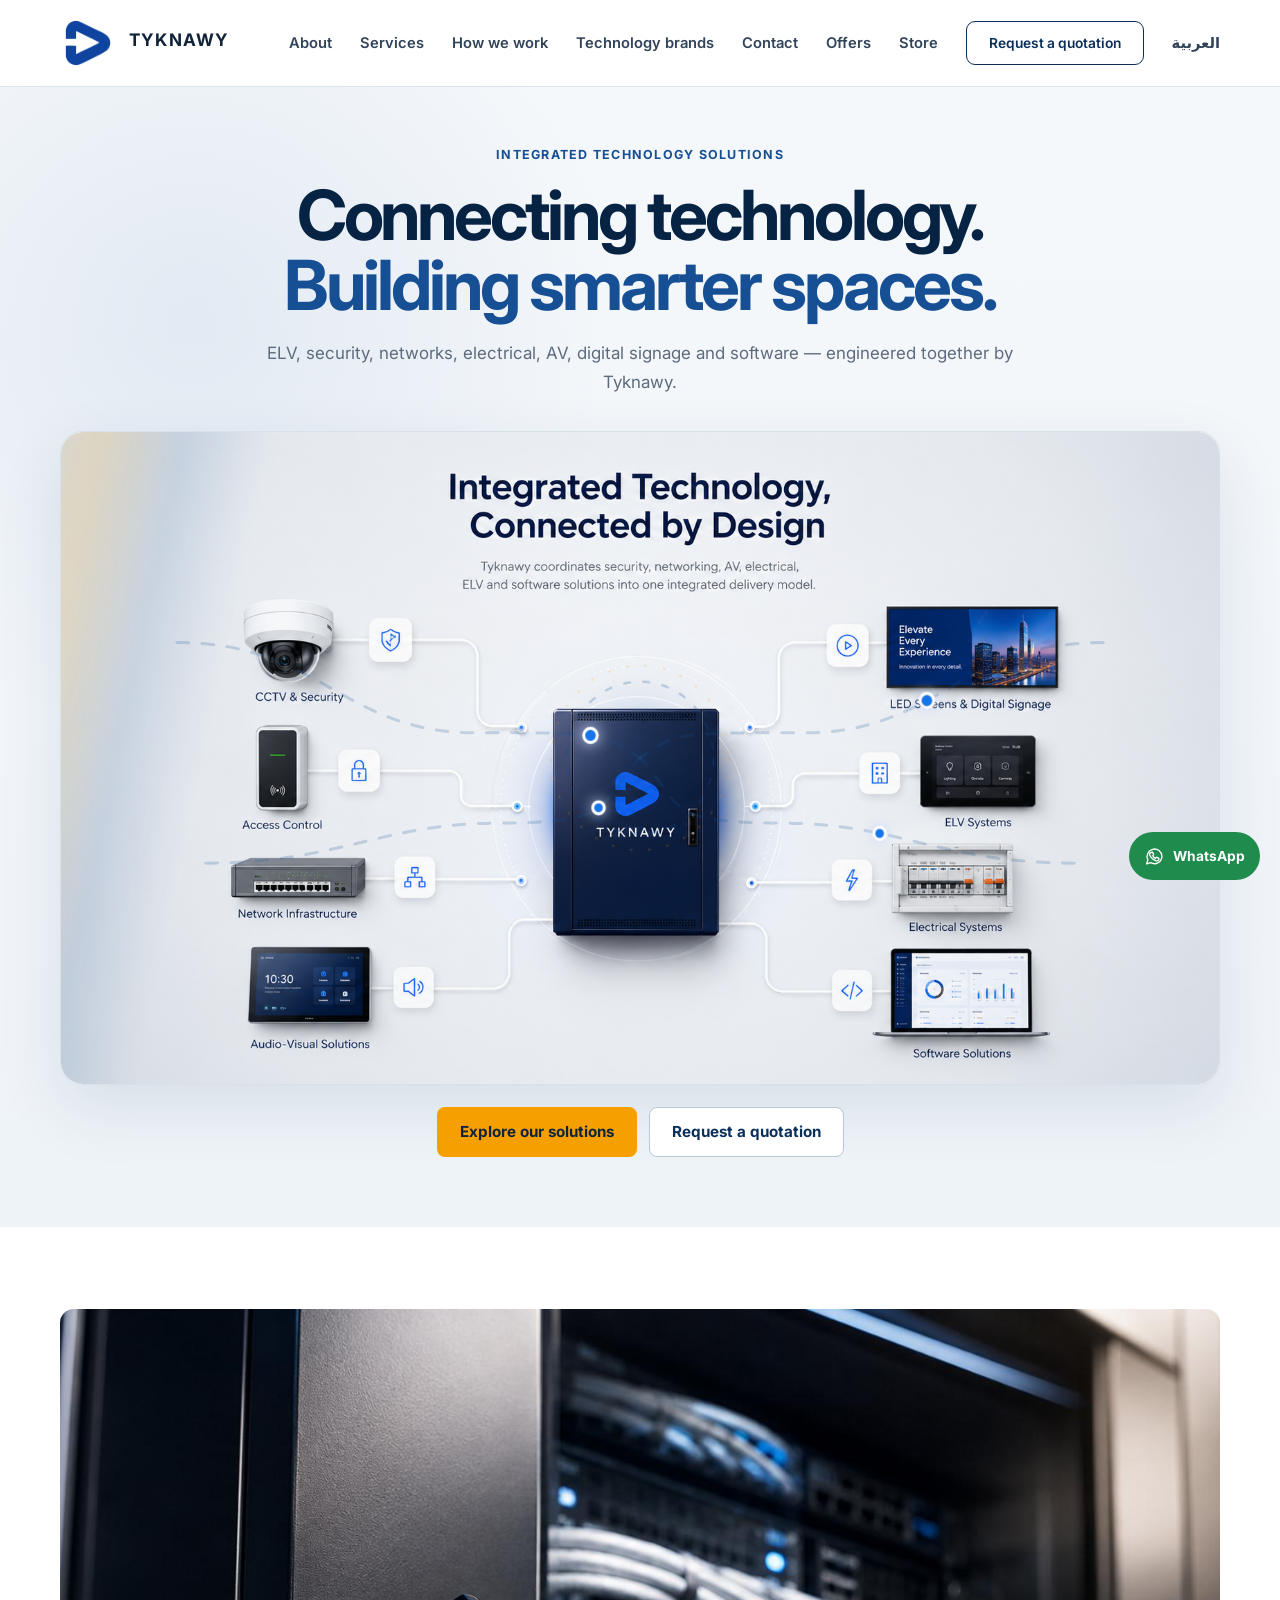
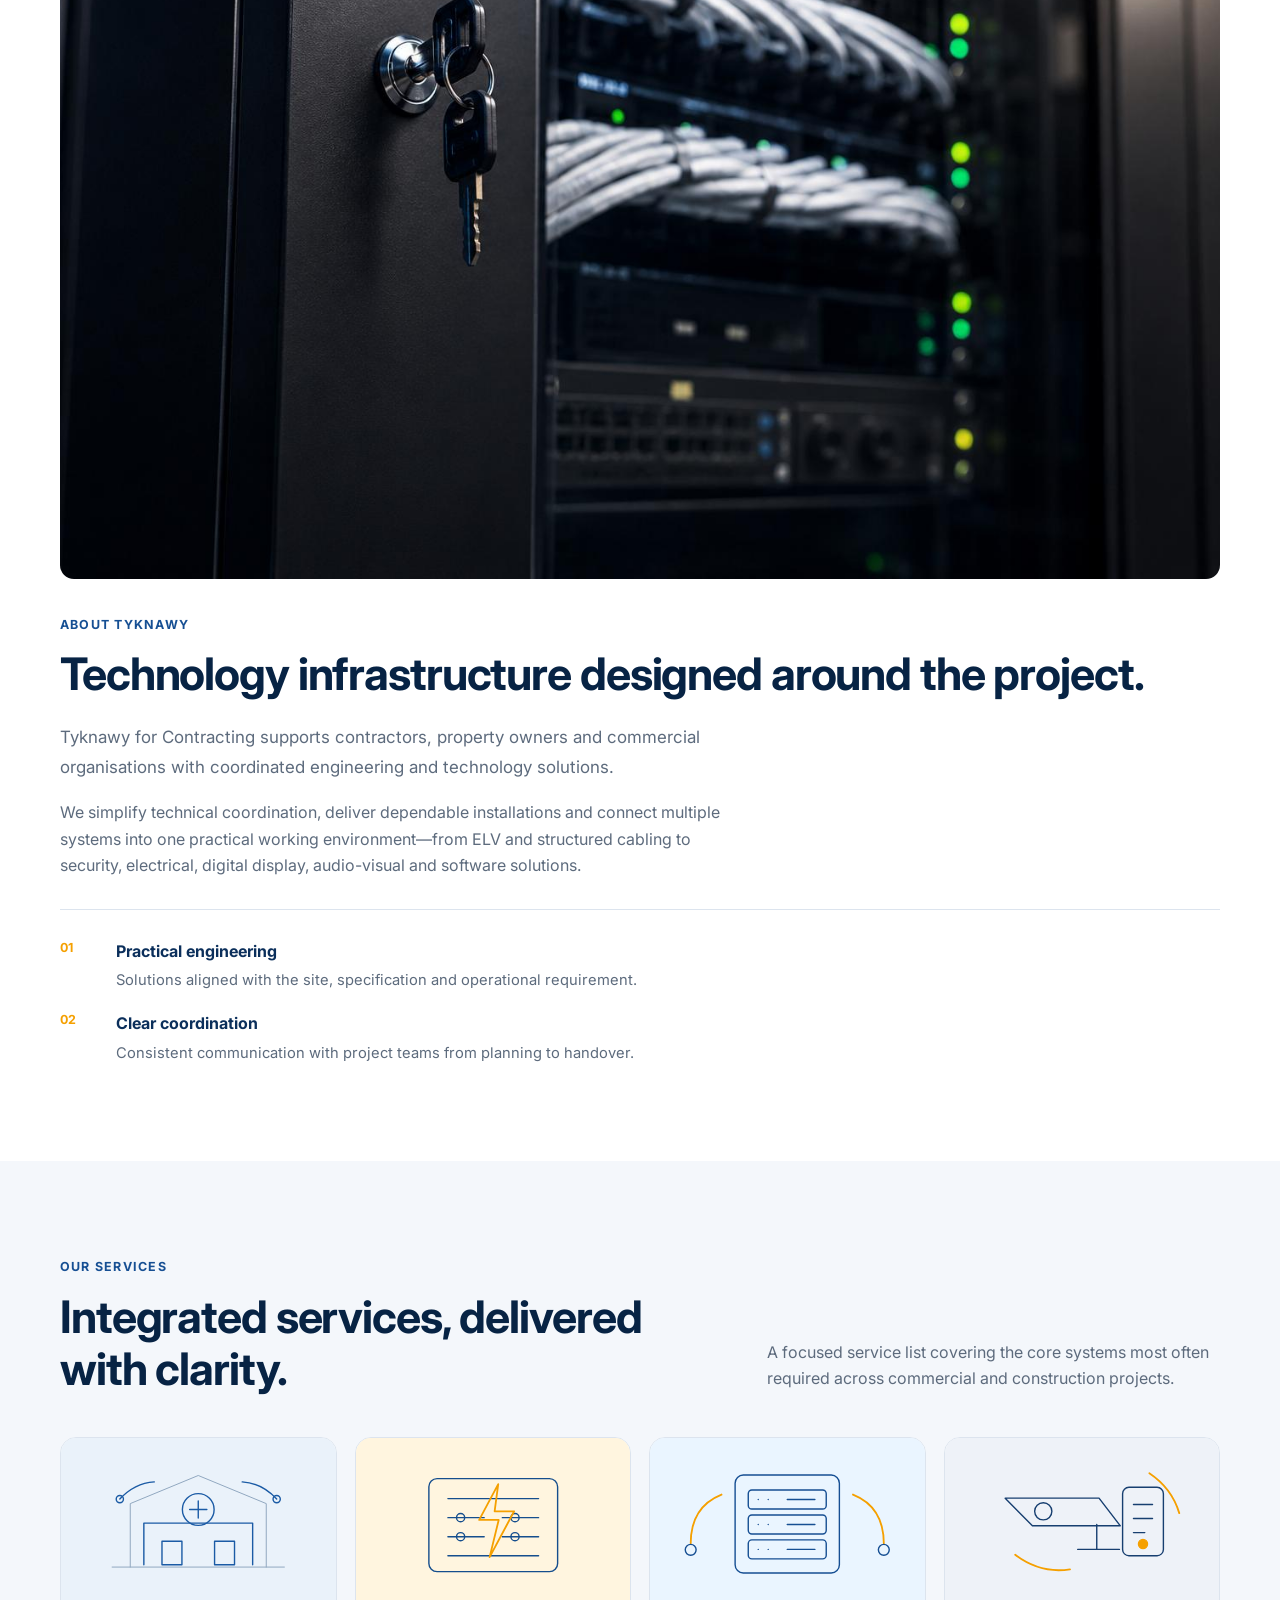
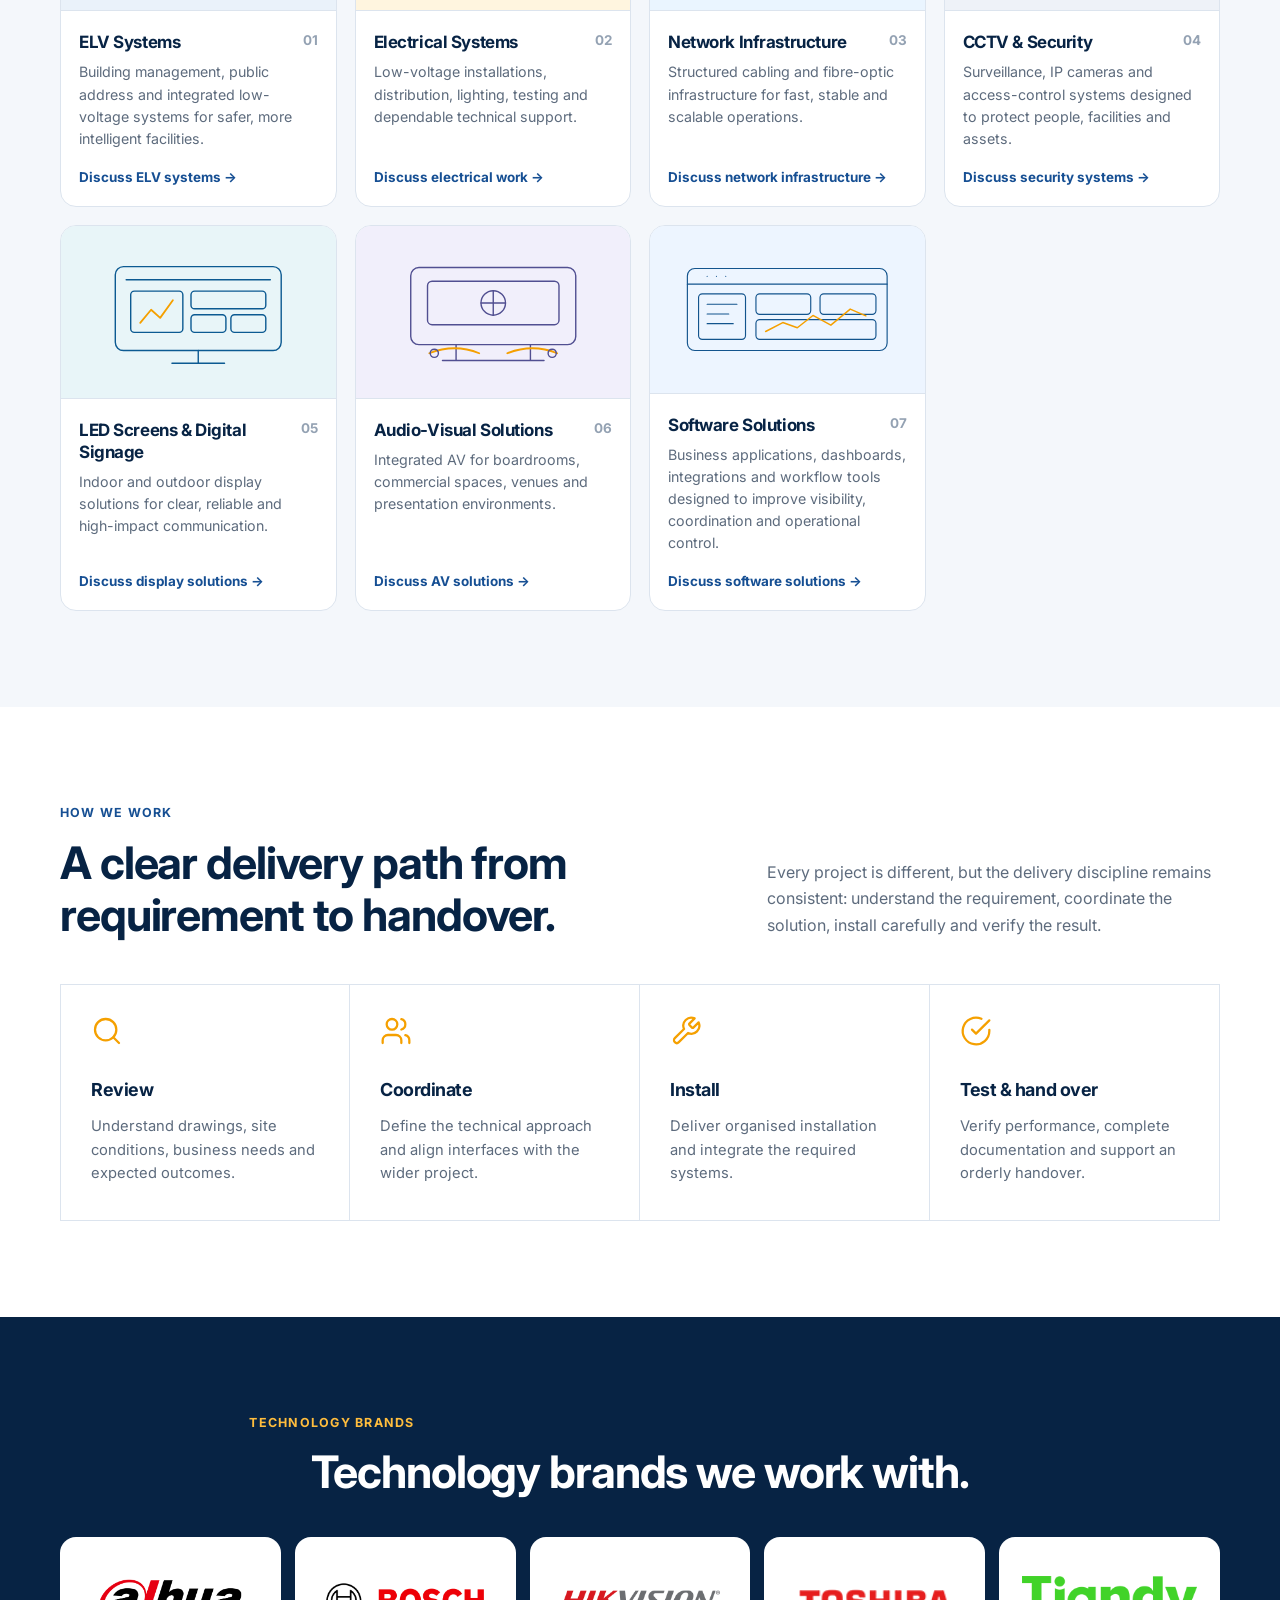
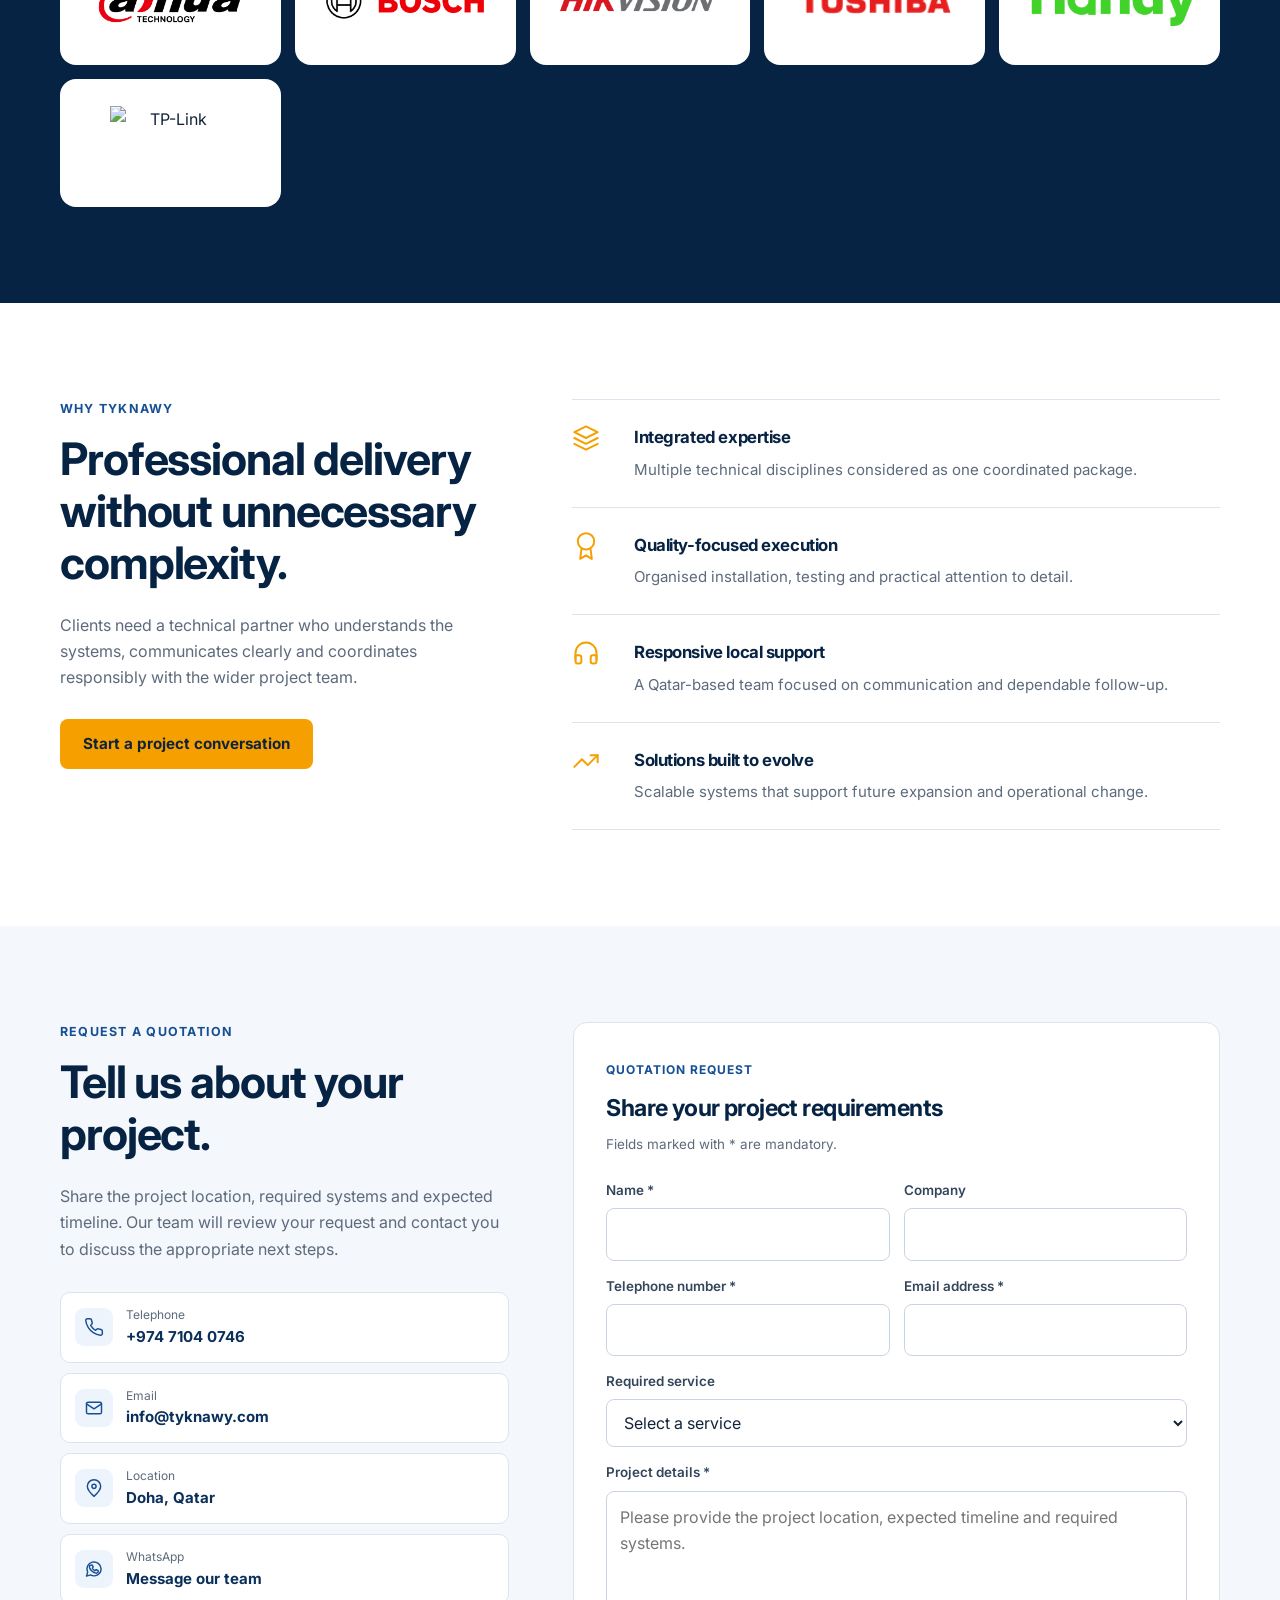
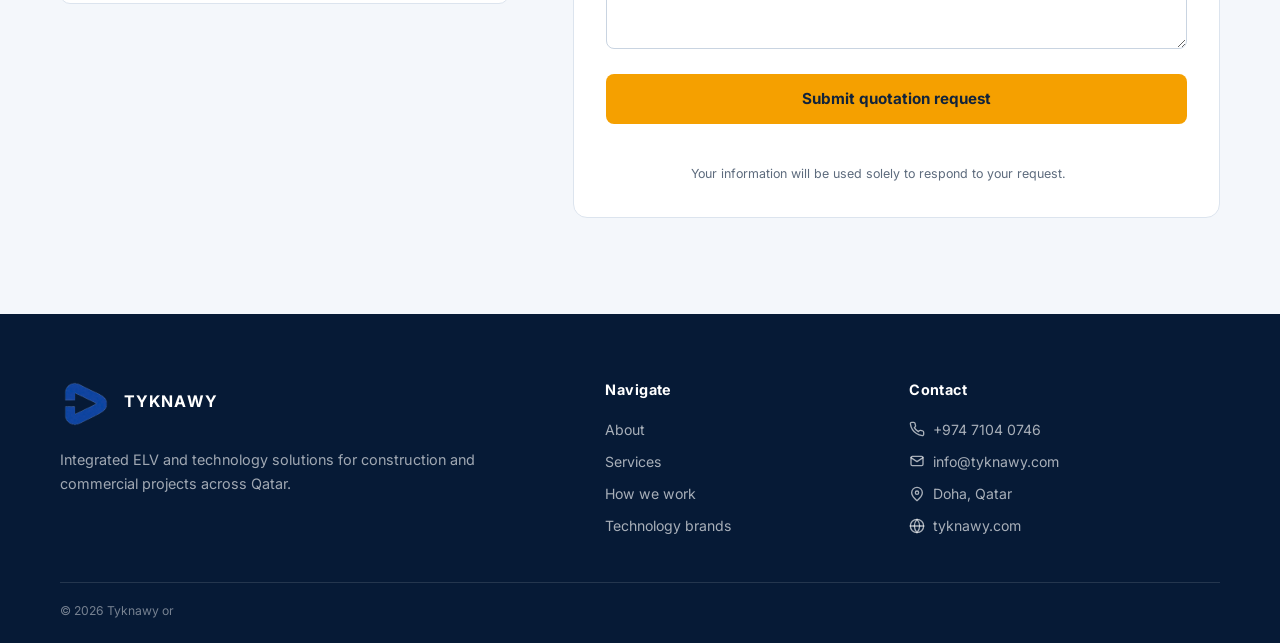
==== commit 06993500: "Add files via upload" ====
--- a/index.html
+++ b/index.html
@@ -72,9 +72,38 @@
 </header>
 <main id="main">
 <section class="hero hero-map" id="top">
+<div class="container hero-intro reveal">
+<p class="eyebrow hero-eyebrow">Integrated Technology Solutions</p>
+<h1>Connecting technology.<br><span>Building smarter spaces.</span></h1>
+<p class="hero-lead">ELV, security, networks, electrical, AV, digital signage and software — engineered together by Tyknawy.</p>
+</div>
 <div class="container integration-showcase reveal">
+<div class="hero-motion" aria-hidden="true">
+  <div class="motion-glow"></div>
+  <span class="motion-scan"></span>
+  <svg class="motion-network" viewBox="0 0 1200 650" preserveAspectRatio="none" focusable="false">
+    <defs>
+      <filter id="motionBlur"><feGaussianBlur stdDeviation="3"/></filter>
+      <filter id="motionGlow"><feGaussianBlur stdDeviation="7" result="blur"/><feMerge><feMergeNode in="blur"/><feMergeNode in="SourceGraphic"/></feMerge></filter>
+    </defs>
+    <g class="motion-routes">
+      <path d="M120 210 C270 210 290 300 430 300 S560 300 600 325"/>
+      <path d="M1080 210 C930 210 910 300 770 300 S640 300 600 325"/>
+      <path d="M150 430 C290 430 330 390 455 390 S555 370 600 325"/>
+      <path d="M1050 430 C910 430 870 390 745 390 S645 370 600 325"/>
+    </g>
+    <g class="motion-pulses" filter="url(#motionGlow)">
+      <circle r="7"><animateMotion dur="2.8s" repeatCount="indefinite" path="M120 210 C270 210 290 300 430 300 S560 300 600 325"/></circle>
+      <circle r="7"><animateMotion dur="2.8s" begin="1.4s" repeatCount="indefinite" path="M1080 210 C930 210 910 300 770 300 S640 300 600 325"/></circle>
+      <circle r="6"><animateMotion dur="2.3s" begin=".5s" repeatCount="indefinite" path="M150 430 C290 430 330 390 455 390 S555 370 600 325"/></circle>
+      <circle r="6"><animateMotion dur="2.3s" begin="1.5s" repeatCount="indefinite" path="M1050 430 C910 430 870 390 745 390 S645 370 600 325"/></circle>
+    </g>
+    <circle class="motion-core-ring" cx="600" cy="325" r="76"/>
+    <circle class="motion-core-ring motion-core-ring-2" cx="600" cy="325" r="92"/>
+  </svg>
+</div>
 <picture>
-<source media="(max-width: 820)" srcset="images/services-hub-map-mobile.png"/>
+<source media="(max-width: 820px)" srcset="images/services-hub-map-mobile.png"/>
 <img alt="Tyknawy integrated technology solutions visual showing CCTV and security, access control, network infrastructure, audio-visual solutions, LED screens and digital signage, ELV systems, electrical systems, and software solutions connected through a central Tyknawy cabinet." loading="eager" src="images/services-hub-map.png"/>
 </picture>
 </div>
--- a/styles.css
+++ b/styles.css
@@ -2179,3 +2179,259 @@
   .offer-brandbar { min-height: 64px; padding: 9px 12px; }
   .offer-brandbar img { width: 38px; height: 38px; }
 }
+/* TP-Link logo */
+.tplink-logo img {
+  width: 120px;
+  height: 75px;
+  object-fit: contain;
+  display: block;
+  margin: auto;
+}
+
+
+/* Version 14 — animated premium homepage hero + mobile motion */
+.hero.hero-map {
+  position: relative;
+  padding-top: 58px;
+  padding-bottom: 70px;
+  background:
+    radial-gradient(circle at 15% 20%, rgba(22,79,147,.08), transparent 30%),
+    linear-gradient(180deg, #f5f8fb 0%, #eef3f8 100%);
+}
+.hero-intro {
+  position: relative;
+  z-index: 3;
+  max-width: 900px;
+  margin: 0 auto 34px;
+  text-align: center;
+}
+.hero-eyebrow {
+  animation: heroFadeUp .7s ease both;
+}
+.hero-intro h1 {
+  margin: 0 auto 18px;
+  color: var(--navy-dark);
+  font-size: clamp(2.45rem, 5.4vw, 4.7rem);
+  line-height: 1.02;
+  letter-spacing: -.045em;
+  animation: heroFadeUp .8s .12s ease both;
+}
+.hero-intro h1 span {
+  color: var(--blue);
+}
+.hero-intro .hero-lead {
+  animation: heroFadeUp .8s .24s ease both;
+}
+.hero-motion {
+  position: absolute;
+  z-index: 2;
+  inset: 0;
+  pointer-events: none;
+  overflow: hidden;
+  border-radius: inherit;
+}
+.hero-motion::before {
+  content: "";
+  position: absolute;
+  inset: 0;
+  background:
+    radial-gradient(circle at 50% 50%, transparent 20%, rgba(11,47,91,.045) 70%, rgba(11,47,91,.11) 100%);
+  animation: heroPulse 5s ease-in-out infinite;
+}
+.motion-scan {
+  position: absolute;
+  top: -20%;
+  left: -10%;
+  width: 22%;
+  height: 140%;
+  background: linear-gradient(90deg, transparent, rgba(245,160,0,.16), rgba(22,79,147,.12), transparent);
+  transform: rotate(12deg);
+  filter: blur(3px);
+  animation: scanAcross 7s ease-in-out infinite;
+}
+.motion-dot {
+  position: absolute;
+  width: 9px;
+  height: 9px;
+  border-radius: 50%;
+  background: var(--orange);
+  box-shadow: 0 0 0 5px rgba(245,160,0,.13), 0 0 18px rgba(245,160,0,.45);
+  animation: floatDot 3.5s ease-in-out infinite;
+}
+.dot-1 { left: 18%; top: 28%; animation-delay: -.4s; }
+.dot-2 { left: 43%; top: 18%; animation-delay: -1.2s; }
+.dot-3 { right: 19%; top: 34%; animation-delay: -.8s; }
+.dot-4 { left: 28%; bottom: 19%; animation-delay: -2s; }
+.dot-5 { right: 31%; bottom: 22%; animation-delay: -1.6s; }
+.integration-showcase {
+  position: relative;
+  transform: translateZ(0);
+  box-shadow: 0 24px 65px rgba(11,47,91,.10);
+  animation: heroStageIn .9s .18s ease both;
+}
+.integration-showcase picture,
+.integration-showcase img {
+  position: relative;
+  z-index: 1;
+}
+.hero-actions-center .button {
+  transition: transform .25s ease, box-shadow .25s ease, background .25s ease;
+}
+.hero-actions-center .button:hover {
+  transform: translateY(-4px);
+  box-shadow: 0 12px 25px rgba(11,47,91,.13);
+}
+.hero-actions-center .button-primary {
+  animation: buttonIn .7s .45s ease both;
+}
+.hero-actions-center .button-secondary {
+  animation: buttonIn .7s .58s ease both;
+}
+@keyframes heroFadeUp {
+  from { opacity: 0; transform: translateY(22px); }
+  to { opacity: 1; transform: translateY(0); }
+}
+@keyframes heroStageIn {
+  from { opacity: 0; transform: translateY(28px) scale(.985); }
+  to { opacity: 1; transform: translateY(0) scale(1); }
+}
+@keyframes buttonIn {
+  from { opacity: 0; transform: translateY(12px); }
+  to { opacity: 1; transform: translateY(0); }
+}
+@keyframes floatDot {
+  0%,100% { transform: translate3d(0,0,0) scale(.85); opacity: .45; }
+  50% { transform: translate3d(18px,-14px,0) scale(1.25); opacity: 1; }
+}
+@keyframes scanAcross {
+  0%,15% { left: -25%; opacity: 0; }
+  25% { opacity: 1; }
+  75% { opacity: .75; }
+  100% { left: 110%; opacity: 0; }
+}
+@keyframes heroPulse {
+  0%,100% { opacity: .55; transform: scale(1); }
+  50% { opacity: 1; transform: scale(1.04); }
+}
+@media (max-width: 620px) {
+  .hero.hero-map {
+    padding-top: 32px;
+    padding-bottom: 34px;
+  }
+  .hero-intro {
+    margin-bottom: 22px;
+    padding-inline: 4px;
+  }
+  .hero-intro h1 {
+    font-size: clamp(2rem, 9.4vw, 2.8rem);
+    line-height: 1.04;
+    letter-spacing: -.035em;
+    margin-bottom: 13px;
+  }
+  .hero-intro .hero-lead {
+    font-size: .88rem;
+    line-height: 1.55;
+    margin-bottom: 0;
+  }
+  .hero-eyebrow {
+    margin-bottom: 9px;
+    font-size: .67rem;
+  }
+  .integration-showcase {
+    box-shadow: 0 14px 35px rgba(11,47,91,.09);
+  }
+  .hero-motion::before {
+    background: radial-gradient(circle at 50% 50%, transparent 18%, rgba(11,47,91,.035) 75%, rgba(11,47,91,.08) 100%);
+  }
+  .motion-dot {
+    width: 6px;
+    height: 6px;
+    box-shadow: 0 0 0 3px rgba(245,160,0,.12), 0 0 10px rgba(245,160,0,.35);
+  }
+  .motion-scan {
+    width: 30%;
+    animation-duration: 6s;
+  }
+  .dot-1 { left: 15%; top: 25%; }
+  .dot-2 { left: 46%; top: 14%; }
+  .dot-3 { right: 14%; top: 28%; }
+  .dot-4 { left: 25%; bottom: 17%; }
+  .dot-5 { right: 25%; bottom: 18%; }
+}
+@media (prefers-reduced-motion: reduce) {
+  .hero-eyebrow, .hero-intro h1, .hero-intro .hero-lead,
+  .integration-showcase, .hero-actions-center .button,
+  .motion-dot, .motion-scan, .hero-motion::before {
+    animation: none !important;
+  }
+}
+
+/* Version 15 — visible live network motion over the hero graphic */
+.hero-motion {
+  z-index: 4;
+  border-radius: inherit;
+}
+.motion-glow {
+  position: absolute;
+  width: 170px;
+  height: 170px;
+  left: 50%;
+  top: 50%;
+  transform: translate(-50%, -50%);
+  border-radius: 50%;
+  background: radial-gradient(circle, rgba(22,79,147,.16) 0%, rgba(22,79,147,.06) 38%, transparent 70%);
+  animation: coreGlow 2.4s ease-in-out infinite;
+}
+.motion-network {
+  position: absolute;
+  inset: 0;
+  width: 100%;
+  height: 100%;
+  z-index: 5;
+  overflow: visible;
+}
+.motion-routes path {
+  fill: none;
+  stroke: rgba(22,79,147,.20);
+  stroke-width: 3;
+  stroke-linecap: round;
+  stroke-dasharray: 12 14;
+  animation: routeFlow 1.2s linear infinite;
+}
+.motion-pulses circle {
+  fill: #1674e8;
+  stroke: #fff;
+  stroke-width: 3;
+}
+.motion-core-ring {
+  fill: none;
+  stroke: rgba(22,79,147,.28);
+  stroke-width: 2;
+  stroke-dasharray: 8 12;
+  transform-origin: 600px 325px;
+  animation: ringSpin 7s linear infinite;
+}
+.motion-core-ring-2 {
+  stroke: rgba(245,160,0,.20);
+  stroke-dasharray: 3 16;
+  animation-duration: 10s;
+  animation-direction: reverse;
+}
+@keyframes routeFlow {
+  to { stroke-dashoffset: -26; }
+}
+@keyframes ringSpin {
+  to { transform: rotate(360deg); }
+}
+@keyframes coreGlow {
+  0%,100% { opacity: .55; transform: translate(-50%,-50%) scale(.9); }
+  50% { opacity: 1; transform: translate(-50%,-50%) scale(1.18); }
+}
+@media (max-width: 620px) {
+  .motion-routes path { stroke-width: 2.5; }
+  .motion-pulses circle { r: 5; }
+  .motion-glow { width: 120px; height: 120px; }
+}
+@media (prefers-reduced-motion: reduce) {
+  .motion-routes path, .motion-core-ring, .motion-glow { animation: none !important; }
+}
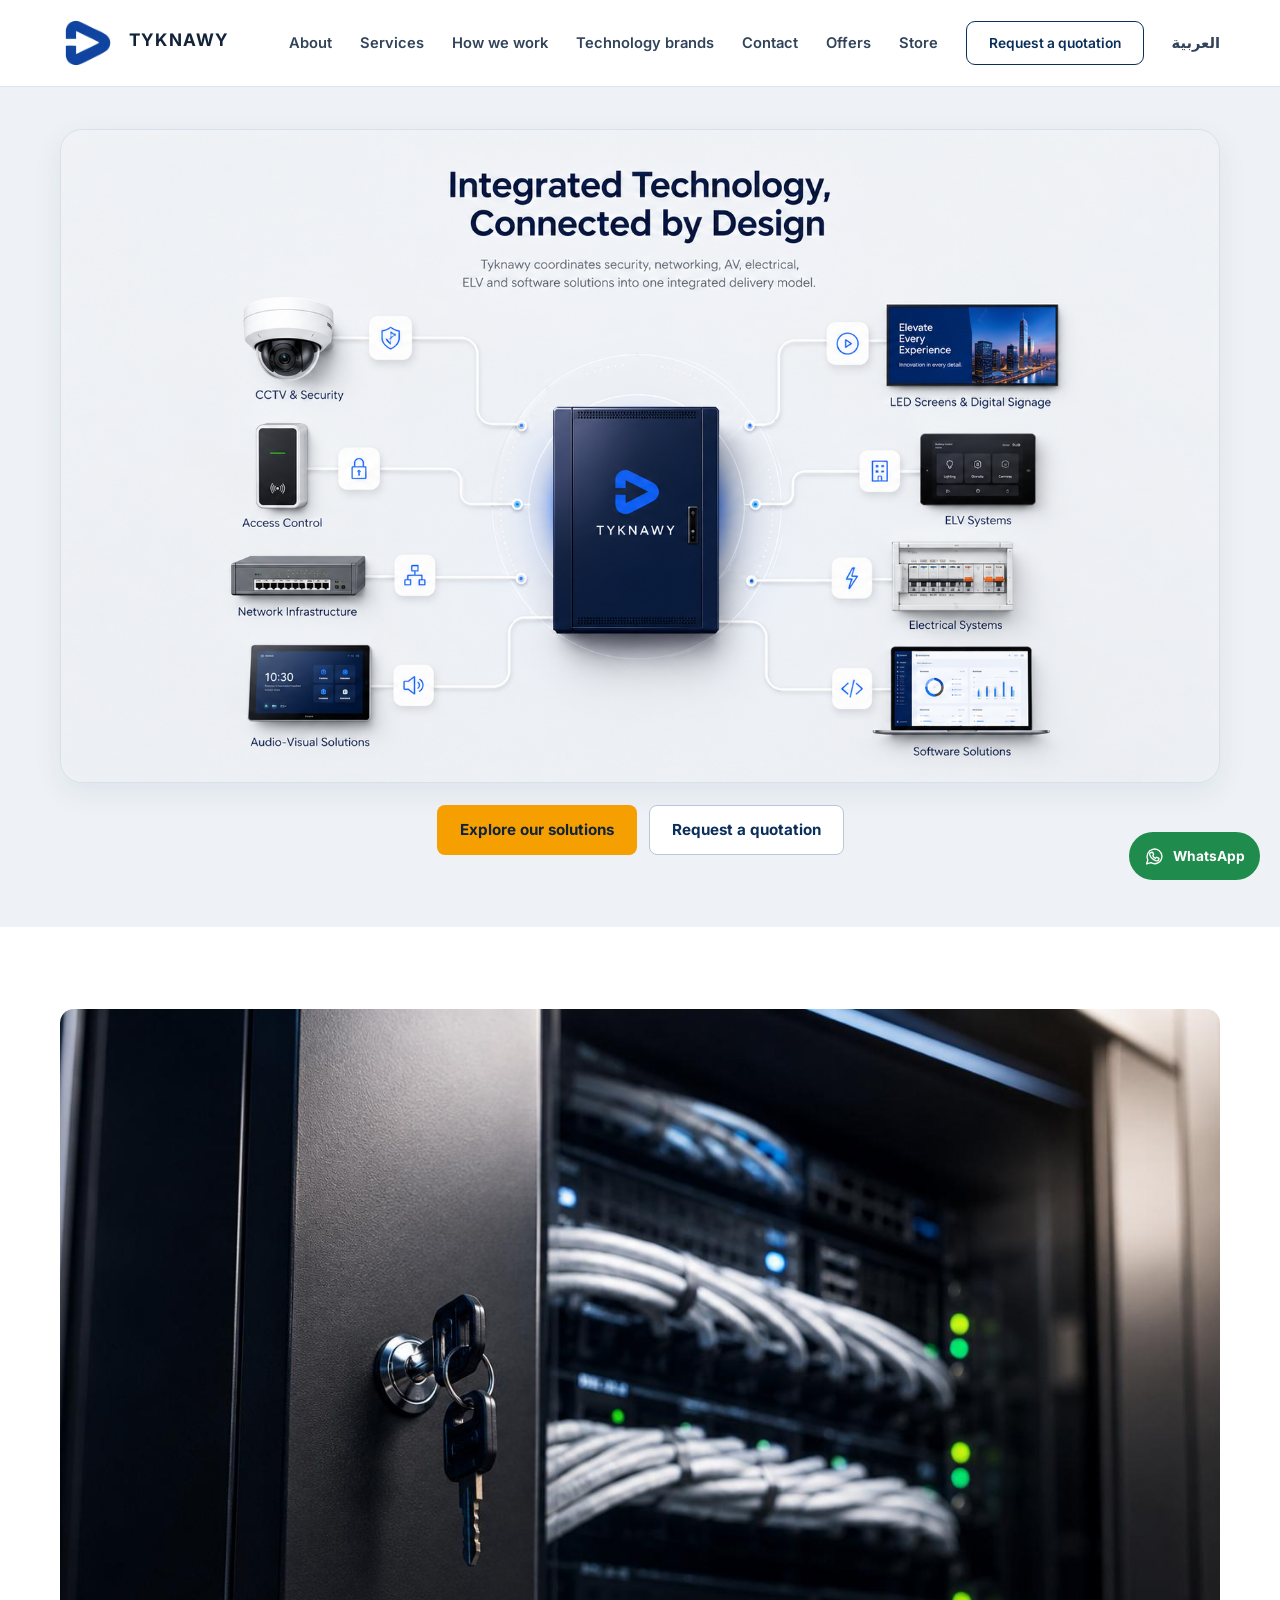
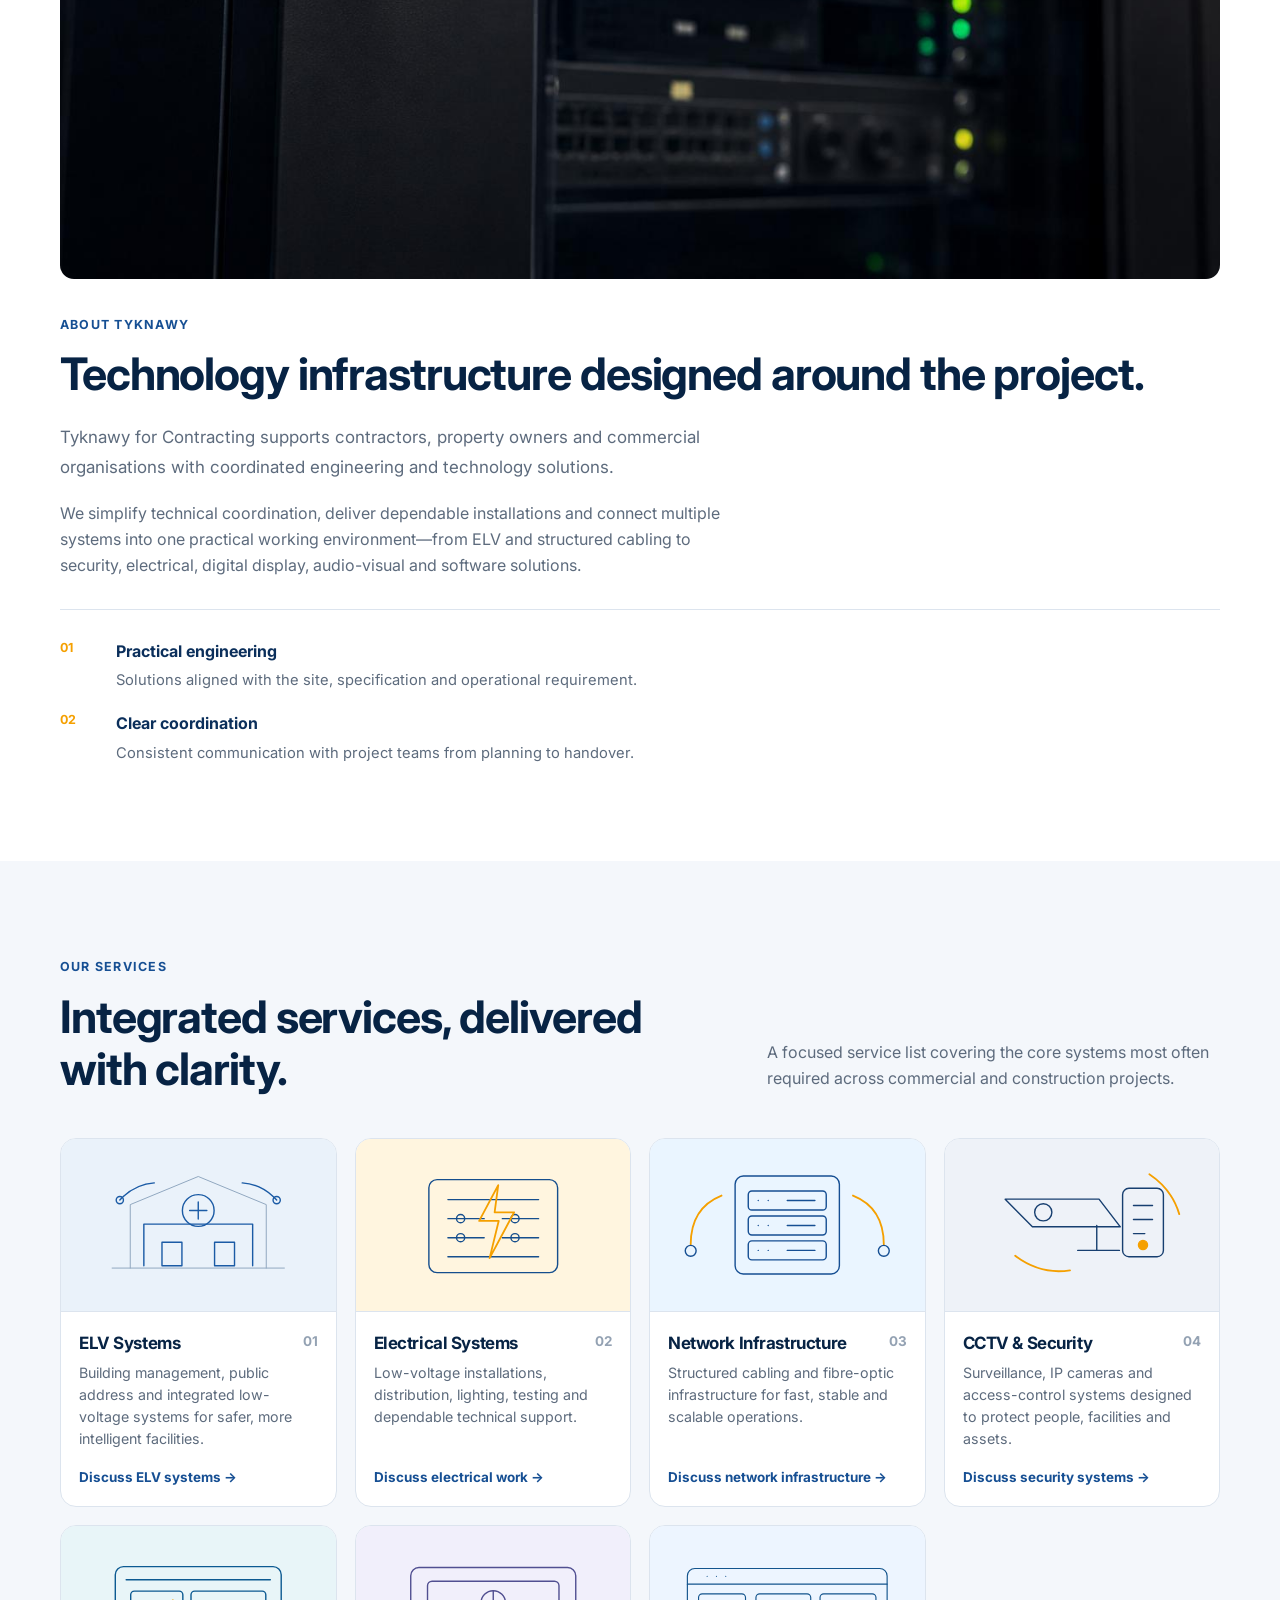
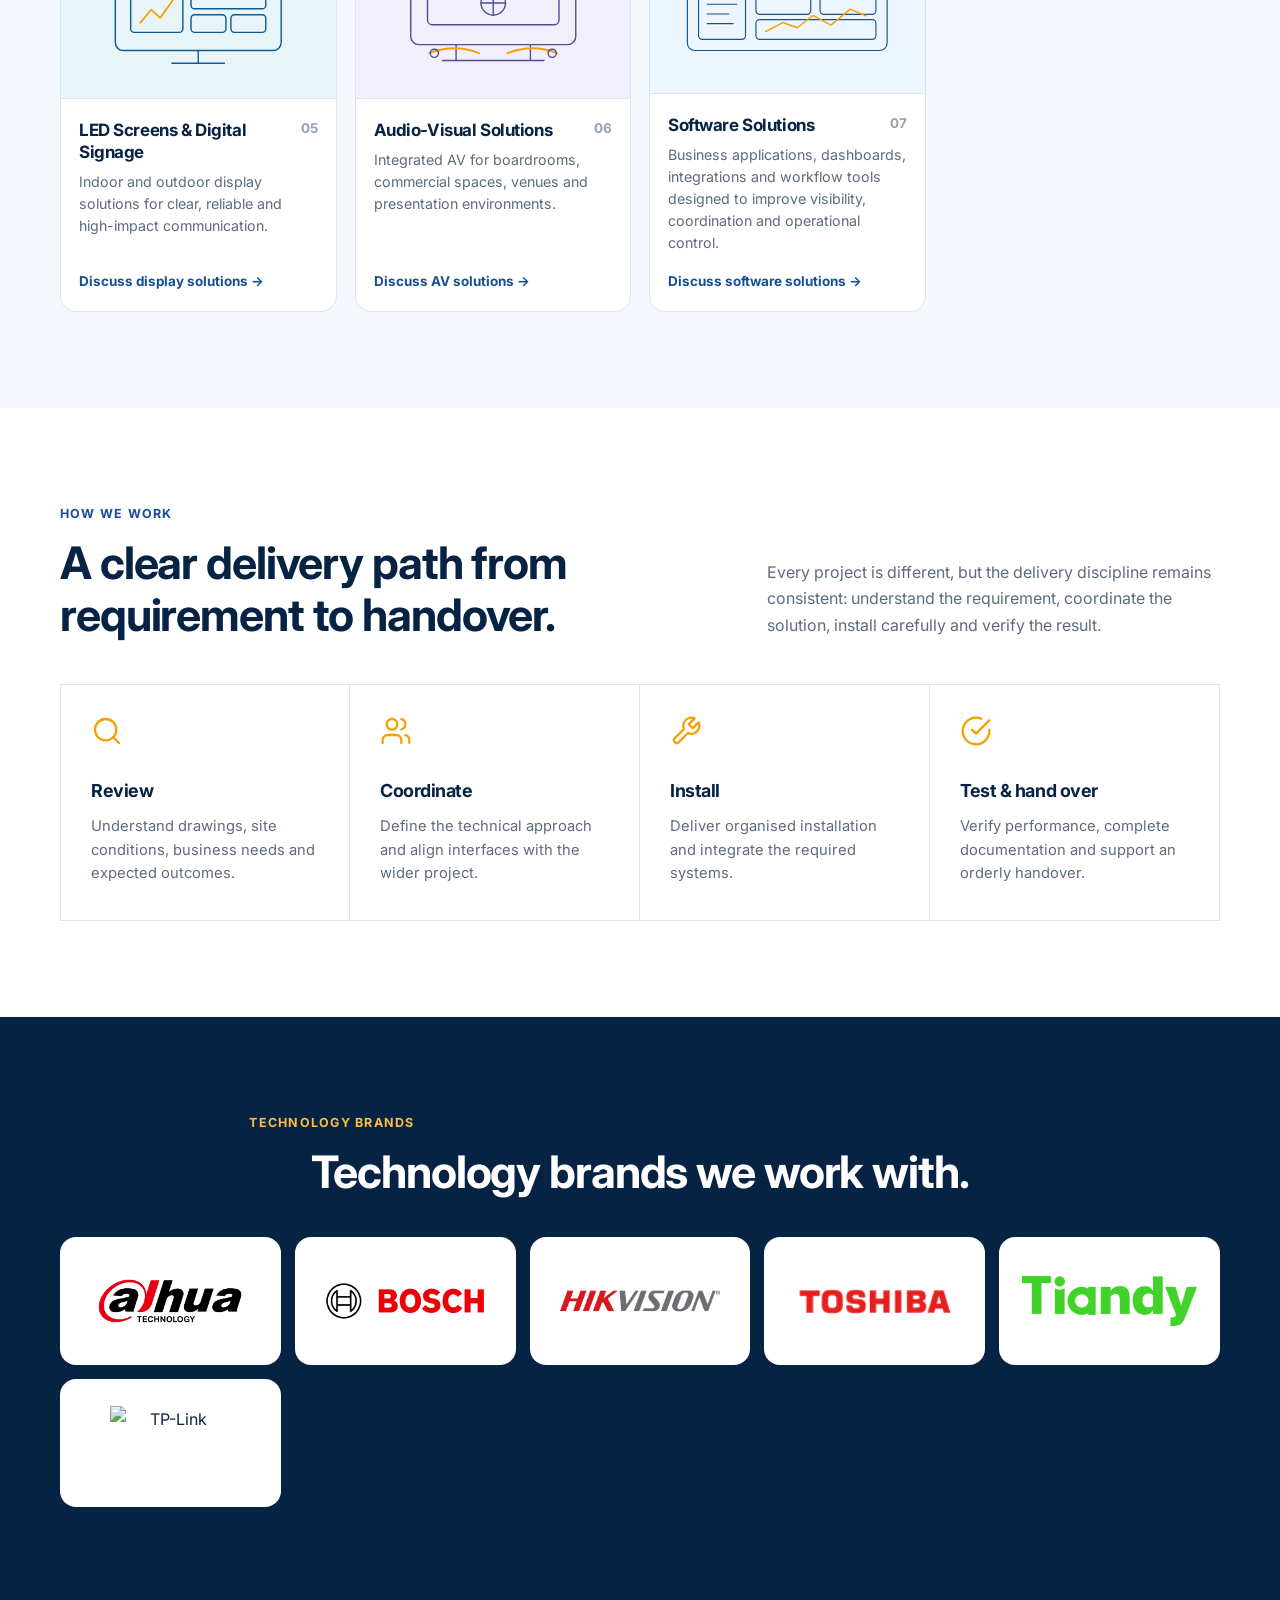
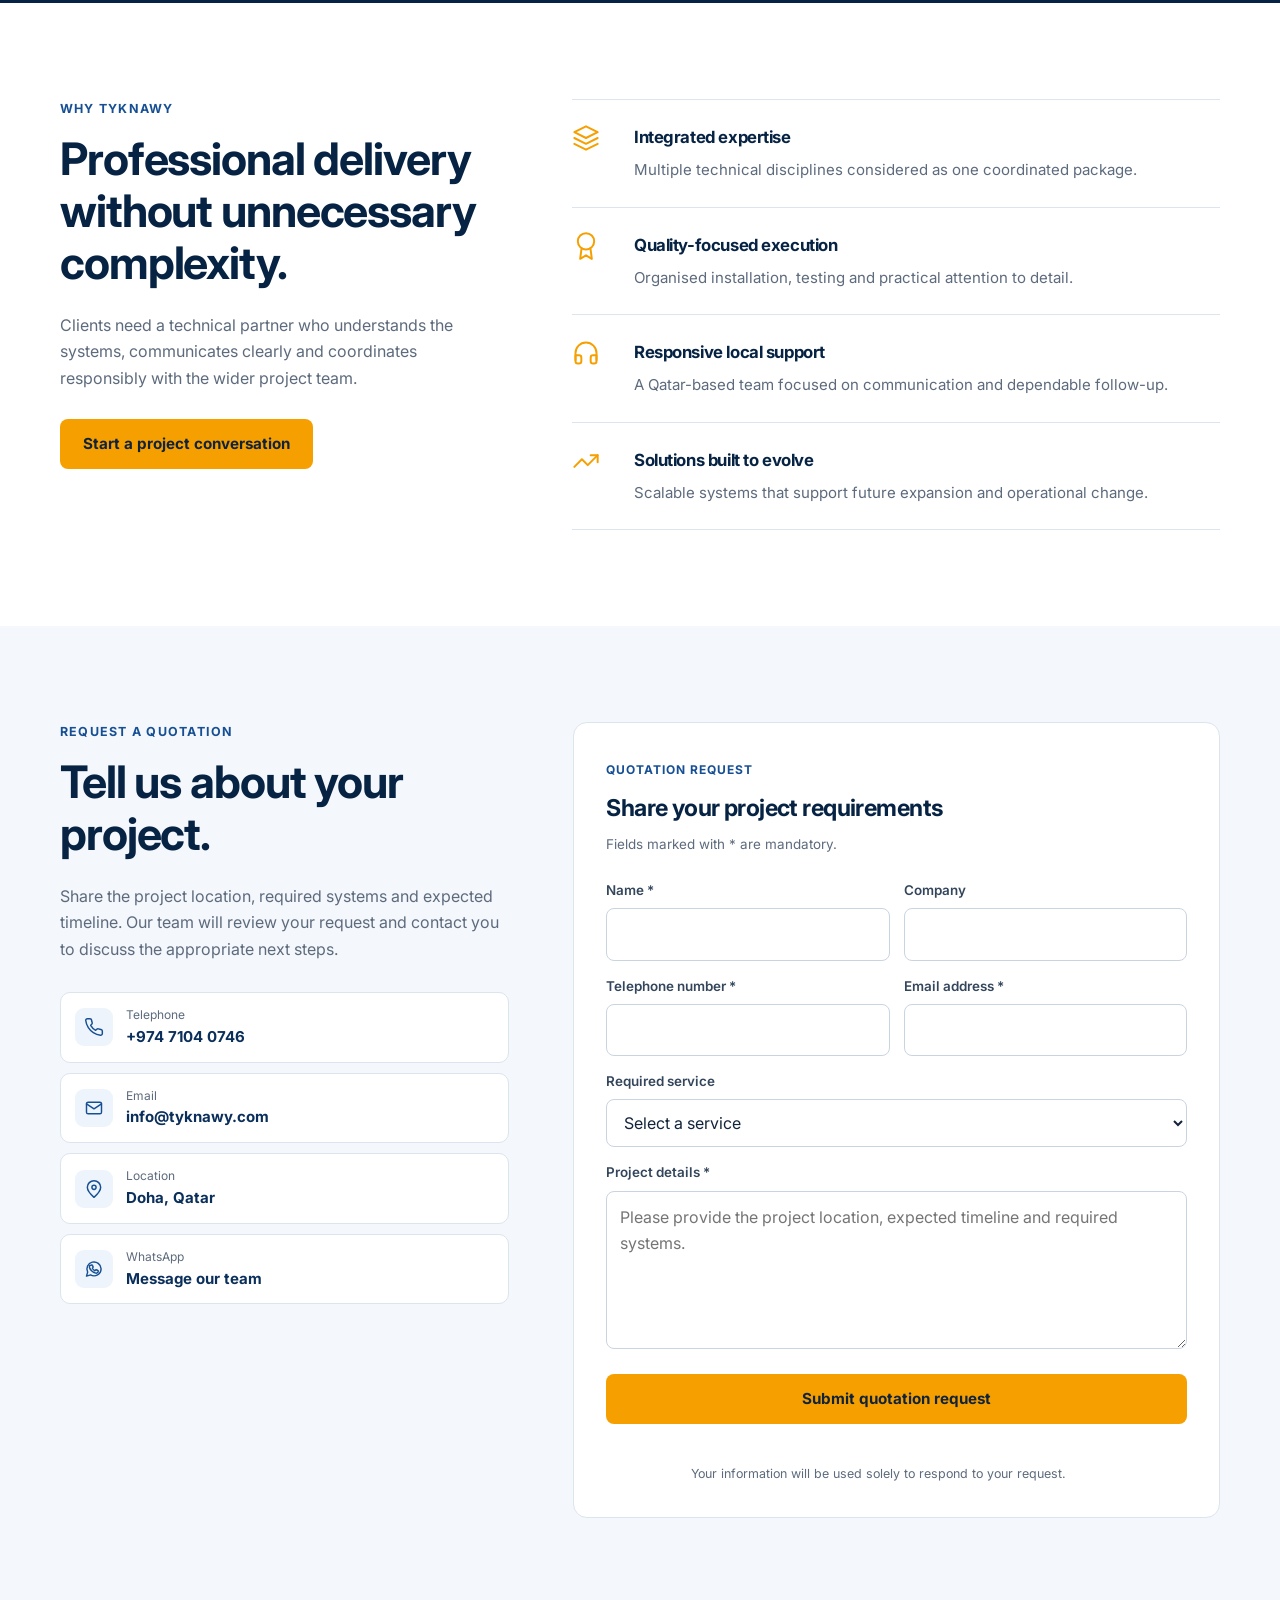
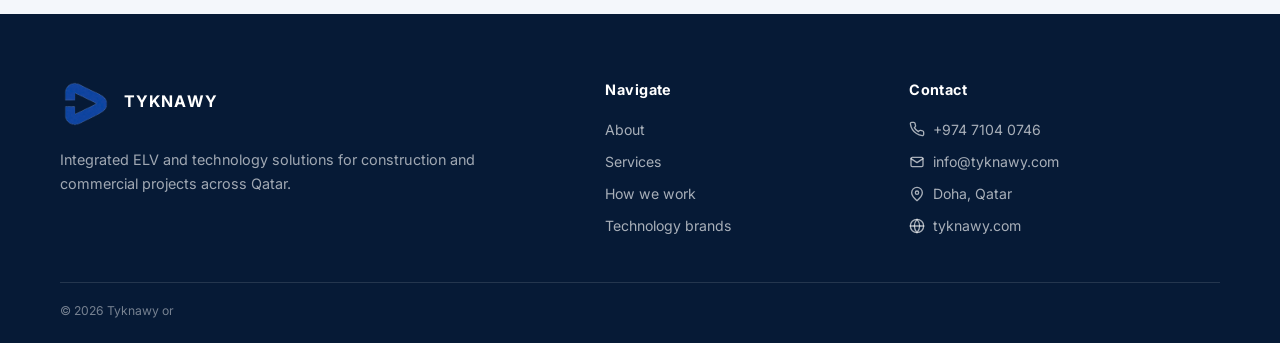
==== commit 6cd6642d: "Add files via upload" ====
--- a/index.html
+++ b/index.html
@@ -72,38 +72,9 @@
 </header>
 <main id="main">
 <section class="hero hero-map" id="top">
-<div class="container hero-intro reveal">
-<p class="eyebrow hero-eyebrow">Integrated Technology Solutions</p>
-<h1>Connecting technology.<br><span>Building smarter spaces.</span></h1>
-<p class="hero-lead">ELV, security, networks, electrical, AV, digital signage and software — engineered together by Tyknawy.</p>
-</div>
 <div class="container integration-showcase reveal">
-<div class="hero-motion" aria-hidden="true">
-  <div class="motion-glow"></div>
-  <span class="motion-scan"></span>
-  <svg class="motion-network" viewBox="0 0 1200 650" preserveAspectRatio="none" focusable="false">
-    <defs>
-      <filter id="motionBlur"><feGaussianBlur stdDeviation="3"/></filter>
-      <filter id="motionGlow"><feGaussianBlur stdDeviation="7" result="blur"/><feMerge><feMergeNode in="blur"/><feMergeNode in="SourceGraphic"/></feMerge></filter>
-    </defs>
-    <g class="motion-routes">
-      <path d="M120 210 C270 210 290 300 430 300 S560 300 600 325"/>
-      <path d="M1080 210 C930 210 910 300 770 300 S640 300 600 325"/>
-      <path d="M150 430 C290 430 330 390 455 390 S555 370 600 325"/>
-      <path d="M1050 430 C910 430 870 390 745 390 S645 370 600 325"/>
-    </g>
-    <g class="motion-pulses" filter="url(#motionGlow)">
-      <circle r="7"><animateMotion dur="2.8s" repeatCount="indefinite" path="M120 210 C270 210 290 300 430 300 S560 300 600 325"/></circle>
-      <circle r="7"><animateMotion dur="2.8s" begin="1.4s" repeatCount="indefinite" path="M1080 210 C930 210 910 300 770 300 S640 300 600 325"/></circle>
-      <circle r="6"><animateMotion dur="2.3s" begin=".5s" repeatCount="indefinite" path="M150 430 C290 430 330 390 455 390 S555 370 600 325"/></circle>
-      <circle r="6"><animateMotion dur="2.3s" begin="1.5s" repeatCount="indefinite" path="M1050 430 C910 430 870 390 745 390 S645 370 600 325"/></circle>
-    </g>
-    <circle class="motion-core-ring" cx="600" cy="325" r="76"/>
-    <circle class="motion-core-ring motion-core-ring-2" cx="600" cy="325" r="92"/>
-  </svg>
-</div>
 <picture>
-<source media="(max-width: 820px)" srcset="images/services-hub-map-mobile.png"/>
+<source media="(max-width: 820)" srcset="images/services-hub-map-mobile.png"/>
 <img alt="Tyknawy integrated technology solutions visual showing CCTV and security, access control, network infrastructure, audio-visual solutions, LED screens and digital signage, ELV systems, electrical systems, and software solutions connected through a central Tyknawy cabinet." loading="eager" src="images/services-hub-map.png"/>
 </picture>
 </div>
--- a/styles.css
+++ b/styles.css
@@ -2187,251 +2187,3 @@
   display: block;
   margin: auto;
 }
-
-
-/* Version 14 — animated premium homepage hero + mobile motion */
-.hero.hero-map {
-  position: relative;
-  padding-top: 58px;
-  padding-bottom: 70px;
-  background:
-    radial-gradient(circle at 15% 20%, rgba(22,79,147,.08), transparent 30%),
-    linear-gradient(180deg, #f5f8fb 0%, #eef3f8 100%);
-}
-.hero-intro {
-  position: relative;
-  z-index: 3;
-  max-width: 900px;
-  margin: 0 auto 34px;
-  text-align: center;
-}
-.hero-eyebrow {
-  animation: heroFadeUp .7s ease both;
-}
-.hero-intro h1 {
-  margin: 0 auto 18px;
-  color: var(--navy-dark);
-  font-size: clamp(2.45rem, 5.4vw, 4.7rem);
-  line-height: 1.02;
-  letter-spacing: -.045em;
-  animation: heroFadeUp .8s .12s ease both;
-}
-.hero-intro h1 span {
-  color: var(--blue);
-}
-.hero-intro .hero-lead {
-  animation: heroFadeUp .8s .24s ease both;
-}
-.hero-motion {
-  position: absolute;
-  z-index: 2;
-  inset: 0;
-  pointer-events: none;
-  overflow: hidden;
-  border-radius: inherit;
-}
-.hero-motion::before {
-  content: "";
-  position: absolute;
-  inset: 0;
-  background:
-    radial-gradient(circle at 50% 50%, transparent 20%, rgba(11,47,91,.045) 70%, rgba(11,47,91,.11) 100%);
-  animation: heroPulse 5s ease-in-out infinite;
-}
-.motion-scan {
-  position: absolute;
-  top: -20%;
-  left: -10%;
-  width: 22%;
-  height: 140%;
-  background: linear-gradient(90deg, transparent, rgba(245,160,0,.16), rgba(22,79,147,.12), transparent);
-  transform: rotate(12deg);
-  filter: blur(3px);
-  animation: scanAcross 7s ease-in-out infinite;
-}
-.motion-dot {
-  position: absolute;
-  width: 9px;
-  height: 9px;
-  border-radius: 50%;
-  background: var(--orange);
-  box-shadow: 0 0 0 5px rgba(245,160,0,.13), 0 0 18px rgba(245,160,0,.45);
-  animation: floatDot 3.5s ease-in-out infinite;
-}
-.dot-1 { left: 18%; top: 28%; animation-delay: -.4s; }
-.dot-2 { left: 43%; top: 18%; animation-delay: -1.2s; }
-.dot-3 { right: 19%; top: 34%; animation-delay: -.8s; }
-.dot-4 { left: 28%; bottom: 19%; animation-delay: -2s; }
-.dot-5 { right: 31%; bottom: 22%; animation-delay: -1.6s; }
-.integration-showcase {
-  position: relative;
-  transform: translateZ(0);
-  box-shadow: 0 24px 65px rgba(11,47,91,.10);
-  animation: heroStageIn .9s .18s ease both;
-}
-.integration-showcase picture,
-.integration-showcase img {
-  position: relative;
-  z-index: 1;
-}
-.hero-actions-center .button {
-  transition: transform .25s ease, box-shadow .25s ease, background .25s ease;
-}
-.hero-actions-center .button:hover {
-  transform: translateY(-4px);
-  box-shadow: 0 12px 25px rgba(11,47,91,.13);
-}
-.hero-actions-center .button-primary {
-  animation: buttonIn .7s .45s ease both;
-}
-.hero-actions-center .button-secondary {
-  animation: buttonIn .7s .58s ease both;
-}
-@keyframes heroFadeUp {
-  from { opacity: 0; transform: translateY(22px); }
-  to { opacity: 1; transform: translateY(0); }
-}
-@keyframes heroStageIn {
-  from { opacity: 0; transform: translateY(28px) scale(.985); }
-  to { opacity: 1; transform: translateY(0) scale(1); }
-}
-@keyframes buttonIn {
-  from { opacity: 0; transform: translateY(12px); }
-  to { opacity: 1; transform: translateY(0); }
-}
-@keyframes floatDot {
-  0%,100% { transform: translate3d(0,0,0) scale(.85); opacity: .45; }
-  50% { transform: translate3d(18px,-14px,0) scale(1.25); opacity: 1; }
-}
-@keyframes scanAcross {
-  0%,15% { left: -25%; opacity: 0; }
-  25% { opacity: 1; }
-  75% { opacity: .75; }
-  100% { left: 110%; opacity: 0; }
-}
-@keyframes heroPulse {
-  0%,100% { opacity: .55; transform: scale(1); }
-  50% { opacity: 1; transform: scale(1.04); }
-}
-@media (max-width: 620px) {
-  .hero.hero-map {
-    padding-top: 32px;
-    padding-bottom: 34px;
-  }
-  .hero-intro {
-    margin-bottom: 22px;
-    padding-inline: 4px;
-  }
-  .hero-intro h1 {
-    font-size: clamp(2rem, 9.4vw, 2.8rem);
-    line-height: 1.04;
-    letter-spacing: -.035em;
-    margin-bottom: 13px;
-  }
-  .hero-intro .hero-lead {
-    font-size: .88rem;
-    line-height: 1.55;
-    margin-bottom: 0;
-  }
-  .hero-eyebrow {
-    margin-bottom: 9px;
-    font-size: .67rem;
-  }
-  .integration-showcase {
-    box-shadow: 0 14px 35px rgba(11,47,91,.09);
-  }
-  .hero-motion::before {
-    background: radial-gradient(circle at 50% 50%, transparent 18%, rgba(11,47,91,.035) 75%, rgba(11,47,91,.08) 100%);
-  }
-  .motion-dot {
-    width: 6px;
-    height: 6px;
-    box-shadow: 0 0 0 3px rgba(245,160,0,.12), 0 0 10px rgba(245,160,0,.35);
-  }
-  .motion-scan {
-    width: 30%;
-    animation-duration: 6s;
-  }
-  .dot-1 { left: 15%; top: 25%; }
-  .dot-2 { left: 46%; top: 14%; }
-  .dot-3 { right: 14%; top: 28%; }
-  .dot-4 { left: 25%; bottom: 17%; }
-  .dot-5 { right: 25%; bottom: 18%; }
-}
-@media (prefers-reduced-motion: reduce) {
-  .hero-eyebrow, .hero-intro h1, .hero-intro .hero-lead,
-  .integration-showcase, .hero-actions-center .button,
-  .motion-dot, .motion-scan, .hero-motion::before {
-    animation: none !important;
-  }
-}
-
-/* Version 15 — visible live network motion over the hero graphic */
-.hero-motion {
-  z-index: 4;
-  border-radius: inherit;
-}
-.motion-glow {
-  position: absolute;
-  width: 170px;
-  height: 170px;
-  left: 50%;
-  top: 50%;
-  transform: translate(-50%, -50%);
-  border-radius: 50%;
-  background: radial-gradient(circle, rgba(22,79,147,.16) 0%, rgba(22,79,147,.06) 38%, transparent 70%);
-  animation: coreGlow 2.4s ease-in-out infinite;
-}
-.motion-network {
-  position: absolute;
-  inset: 0;
-  width: 100%;
-  height: 100%;
-  z-index: 5;
-  overflow: visible;
-}
-.motion-routes path {
-  fill: none;
-  stroke: rgba(22,79,147,.20);
-  stroke-width: 3;
-  stroke-linecap: round;
-  stroke-dasharray: 12 14;
-  animation: routeFlow 1.2s linear infinite;
-}
-.motion-pulses circle {
-  fill: #1674e8;
-  stroke: #fff;
-  stroke-width: 3;
-}
-.motion-core-ring {
-  fill: none;
-  stroke: rgba(22,79,147,.28);
-  stroke-width: 2;
-  stroke-dasharray: 8 12;
-  transform-origin: 600px 325px;
-  animation: ringSpin 7s linear infinite;
-}
-.motion-core-ring-2 {
-  stroke: rgba(245,160,0,.20);
-  stroke-dasharray: 3 16;
-  animation-duration: 10s;
-  animation-direction: reverse;
-}
-@keyframes routeFlow {
-  to { stroke-dashoffset: -26; }
-}
-@keyframes ringSpin {
-  to { transform: rotate(360deg); }
-}
-@keyframes coreGlow {
-  0%,100% { opacity: .55; transform: translate(-50%,-50%) scale(.9); }
-  50% { opacity: 1; transform: translate(-50%,-50%) scale(1.18); }
-}
-@media (max-width: 620px) {
-  .motion-routes path { stroke-width: 2.5; }
-  .motion-pulses circle { r: 5; }
-  .motion-glow { width: 120px; height: 120px; }
-}
-@media (prefers-reduced-motion: reduce) {
-  .motion-routes path, .motion-core-ring, .motion-glow { animation: none !important; }
-}
